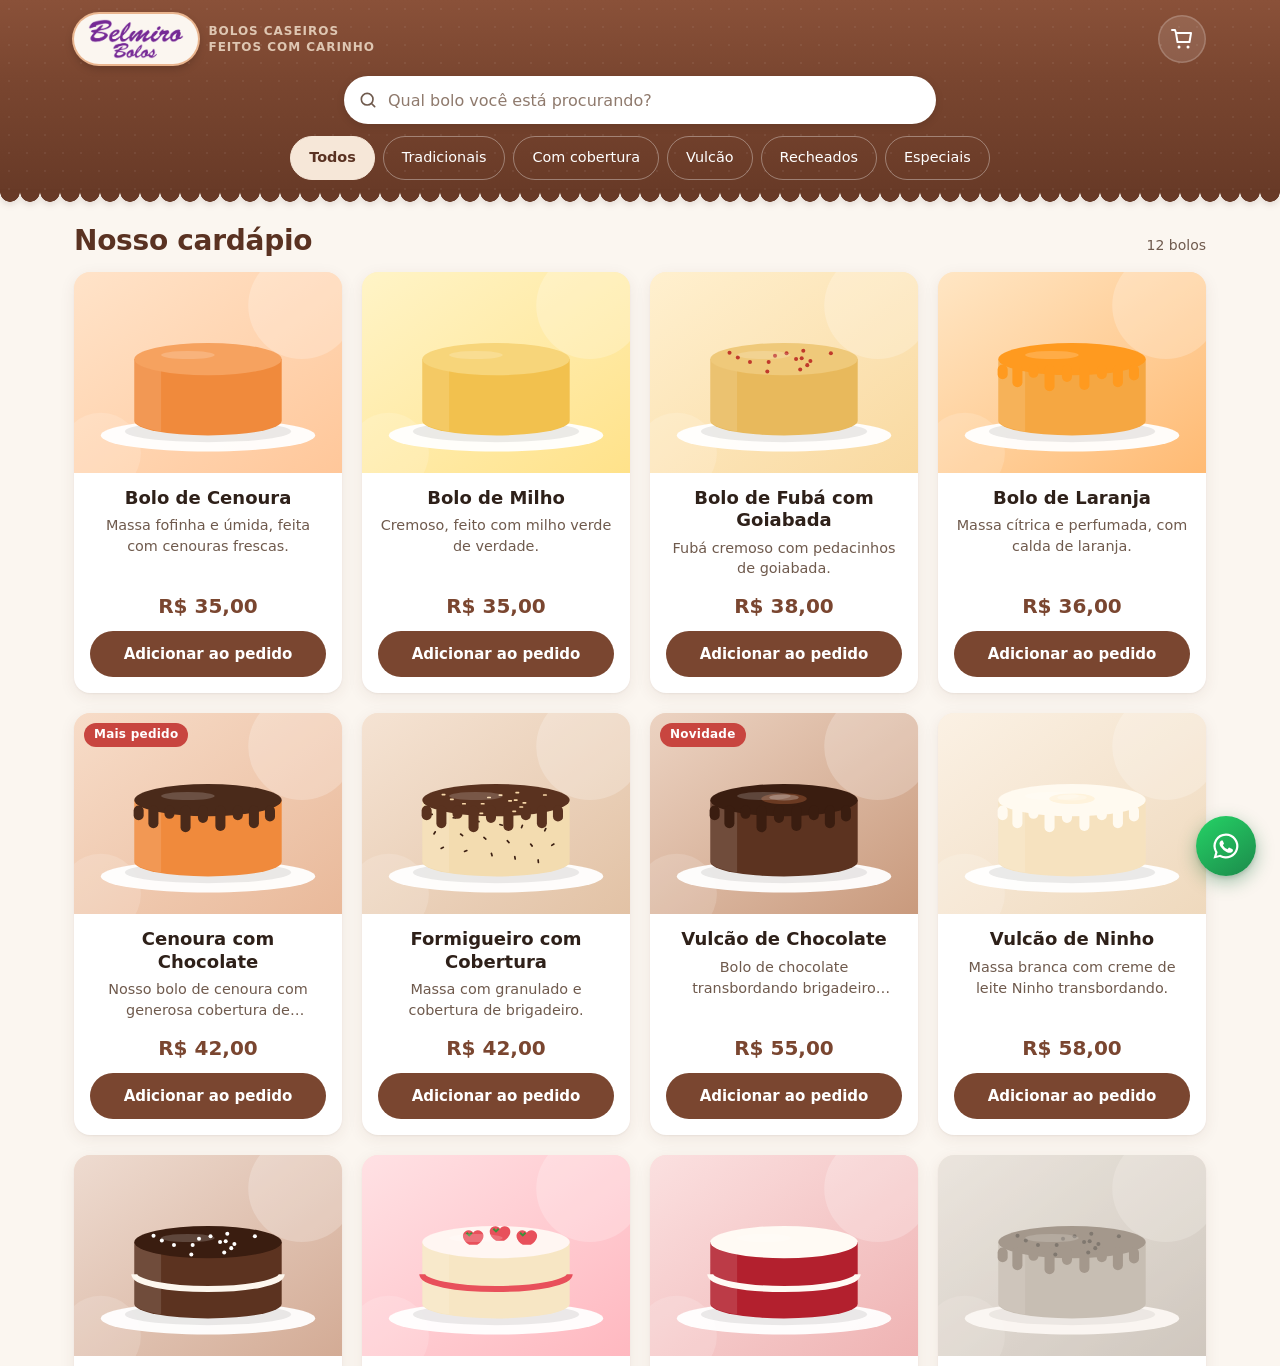
==== index.html @ 70575418 "Adiciona painel /admin (Sveltia CMS) para gerenciar os bolos - Produtos migrados de js/produtos.js p" ====
<!doctype html>
<html lang="pt-BR">
<head>
  <meta charset="utf-8">
  <meta name="viewport" content="width=device-width, initial-scale=1, viewport-fit=cover">
  <meta http-equiv="Content-Security-Policy" content="default-src 'self'; script-src 'self'; style-src 'self' https://fonts.googleapis.com; font-src https://fonts.gstatic.com; img-src 'self' data:; connect-src 'self'; object-src 'none'; base-uri 'self'; form-action 'none'">
  <meta name="referrer" content="strict-origin-when-cross-origin">
  <title>Belmiro Bolos | Bolos caseiros em Santos - peça pelo WhatsApp</title>
  <meta name="description" content="Bolos caseiros na Vila Belmiro, em Santos: cenoura, milho, vulcão, recheados, red velvet e mais. Veja o cardápio com preços e peça pelo WhatsApp em poucos cliques.">
  <meta name="robots" content="index, follow, max-image-preview:large">
  <meta name="theme-color" content="#7a4630">
  <meta name="format-detection" content="telephone=no">

  <!-- Compartilhamento (WhatsApp, Instagram, Facebook) -->
  <meta property="og:type" content="website">
  <meta property="og:locale" content="pt_BR">
  <meta property="og:site_name" content="Belmiro Bolos">
  <meta property="og:title" content="Belmiro Bolos | Bolos caseiros em Santos - peça pelo WhatsApp">
  <meta property="og:description" content="Veja o cardápio com preços e peça seu bolo caseiro pelo WhatsApp em poucos cliques.">
  <meta name="twitter:card" content="summary_large_image">
  <link rel="canonical" href="https://belmirobolos.com.br/">
  <meta property="og:url" content="https://belmirobolos.com.br/">
  <meta property="og:image" content="https://belmirobolos.com.br/img/compartilhar.jpg">
  <meta property="og:image:width" content="1200">
  <meta property="og:image:height" content="630">
  <meta property="og:image:alt" content="Belmiro Bolos - bolos caseiros, peça pelo WhatsApp">
  <meta name="twitter:image" content="https://belmirobolos.com.br/img/compartilhar.jpg">

  <link rel="icon" href="img/logo.svg" type="image/svg+xml">
  <link rel="preconnect" href="https://fonts.googleapis.com">
  <link rel="preconnect" href="https://fonts.gstatic.com" crossorigin>
  <link rel="stylesheet" href="https://fonts.googleapis.com/css2?family=Bricolage+Grotesque:opsz,wght@12..96,600..800&family=Plus+Jakarta+Sans:wght@400..800&display=swap">
  <link rel="stylesheet" href="css/style.css">
  <script src="js/config.js" defer></script>
  <script src="js/app.js" defer></script>
</head>
<body>
  <a class="pular-link" href="#cardapio">Pular para o cardápio</a>

  <!-- ===== TOPO ===== -->
  <header class="topo">
    <div class="container topo__barra">
      <a class="marca" href="./" aria-label="Belmiro Bolos - início">
        <span class="marca__selo"><img class="marca__logo" src="img/utils/logo-horizontal.png" alt="Belmiro Bolos" width="480" height="199" fetchpriority="high"></span>
        <span class="marca__slogan">Bolos caseiros<br>feitos com carinho</span>
      </a>
      <button type="button" class="btn-carrinho" id="btnAbrirPedido" aria-label="Ver meu pedido (0 itens)">
        <svg viewBox="0 0 24 24" width="24" height="24" aria-hidden="true"><path d="M6 6h15l-1.5 9h-12L6 6Zm0 0L5 3H2" fill="none" stroke="currentColor" stroke-width="2" stroke-linecap="round" stroke-linejoin="round"/><circle cx="9" cy="20" r="1.5" fill="currentColor"/><circle cx="18" cy="20" r="1.5" fill="currentColor"/></svg>
        <span class="badge" id="contadorItens" hidden>0</span>
      </button>
    </div>

    <div class="container busca">
      <label for="campoBusca" class="sr-only">Qual bolo você está procurando?</label>
      <svg class="busca__icone" viewBox="0 0 24 24" width="20" height="20" aria-hidden="true"><circle cx="11" cy="11" r="7" fill="none" stroke="currentColor" stroke-width="2"/><path d="m20 20-3.5-3.5" stroke="currentColor" stroke-width="2" stroke-linecap="round"/></svg>
      <input type="search" id="campoBusca" class="busca__campo" placeholder="Qual bolo você está procurando?" autocomplete="off" maxlength="60" enterkeyhint="search">
      <button type="button" class="busca__limpar" id="btnLimparBusca" aria-label="Limpar pesquisa" hidden>&times;</button>
    </div>

    <nav class="container categorias" aria-label="Categorias">
      <div class="categorias__lista" id="listaCategorias"></div>
    </nav>
  </header>

  <!-- ===== CARDÁPIO ===== -->
  <main id="cardapio" class="container cardapio" tabindex="-1">
    <div class="cardapio__cabecalho">
      <h1 class="cardapio__titulo" id="tituloSecao">Nosso cardápio</h1>
      <p class="cardapio__contagem" id="contagemProdutos" aria-live="polite"></p>
    </div>

    <ul class="grade-produtos" id="listaProdutos"></ul>

    <div class="vazio" id="semResultados" hidden>
      <p class="vazio__titulo">Nenhum bolo encontrado</p>
      <p>Tente outro nome ou escolha outra categoria.</p>
      <button type="button" class="btn btn--secundario" id="btnVerTodos">Ver todos os bolos</button>
    </div>
  </main>

  <!-- ===== RODAPÉ ===== -->
  <footer class="rodape">
    <div class="container rodape__grade">
      <div class="rodape__col rodape__col--marca">
        <a class="marca marca--rodape" href="./" aria-label="Belmiro Bolos - voltar ao topo">
          <span class="marca__selo"><img class="marca__logo" src="img/utils/logo-horizontal.png" alt="Belmiro Bolos" width="480" height="199" loading="lazy"></span>
        </a>
        <p class="rodape__slogan" id="rodapeSlogan" hidden></p>
      </div>

      <div class="rodape__col" id="rodapeVisite" hidden>
        <h2 class="rodape__titulo">Visite-nos</h2>
        <ul class="rodape__lista">
          <li id="rodapeEndereco" hidden>
            <svg viewBox="0 0 24 24" width="20" height="20" aria-hidden="true"><path d="M12 21s-7-6.2-7-11.5a7 7 0 0 1 14 0C19 14.8 12 21 12 21Z" fill="none" stroke="currentColor" stroke-width="1.8" stroke-linejoin="round"/><circle cx="12" cy="9.5" r="2.5" fill="none" stroke="currentColor" stroke-width="1.8"/></svg>
            <a class="rodape__link" id="rodapeMapa" href="#" target="_blank" rel="noopener noreferrer"><span></span></a>
          </li>
          <li id="rodapeTelefone" hidden>
            <svg viewBox="0 0 24 24" width="20" height="20" aria-hidden="true"><path d="M6.6 3.5 9 3l1.6 4.2-2 1.4a11 11 0 0 0 6.8 6.8l1.4-2L21 15l-.5 2.4a2 2 0 0 1-2 1.6A16 16 0 0 1 5 5.5a2 2 0 0 1 1.6-2Z" fill="none" stroke="currentColor" stroke-width="1.8" stroke-linejoin="round"/></svg>
            <a class="rodape__link" id="rodapeTelefoneLink" href="#"><span></span></a>
          </li>
          <li id="rodapeHorario" hidden>
            <svg viewBox="0 0 24 24" width="20" height="20" aria-hidden="true"><circle cx="12" cy="12" r="9" fill="none" stroke="currentColor" stroke-width="1.8"/><path d="M12 7v5l3 2" fill="none" stroke="currentColor" stroke-width="1.8" stroke-linecap="round" stroke-linejoin="round"/></svg>
            <span></span>
          </li>
        </ul>
      </div>

      <div class="rodape__col">
        <h2 class="rodape__titulo">Fale com a gente</h2>
        <div class="rodape__sociais">
          <a class="social social--whatsapp" id="rodapeWhatsapp" href="#" target="_blank" rel="noopener noreferrer">
            <svg viewBox="0 0 24 24" width="20" height="20" aria-hidden="true"><path fill="currentColor" d="M12 2a10 10 0 0 0-8.6 15.1L2 22l5-1.3A10 10 0 1 0 12 2Zm0 18.2a8.2 8.2 0 0 1-4.2-1.1l-.3-.2-3 .8.8-2.9-.2-.3A8.2 8.2 0 1 1 12 20.2Zm4.5-6.1c-.2-.1-1.5-.7-1.7-.8s-.4-.1-.6.1-.7.8-.8 1-.3.2-.5 0a6.7 6.7 0 0 1-3.3-2.9c-.3-.4.3-.4.7-1.3.1-.2 0-.3 0-.4l-.8-1.8c-.2-.5-.4-.4-.6-.4h-.5a1 1 0 0 0-.7.3 3 3 0 0 0-.9 2.2 5.2 5.2 0 0 0 1.1 2.7 11.8 11.8 0 0 0 4.5 4c1.7.7 2.3.8 3.2.6a2.7 2.7 0 0 0 1.8-1.2 2.2 2.2 0 0 0 .1-1.3c0-.1-.2-.2-.4-.3Z"/></svg>
            <span>WhatsApp</span>
          </a>
          <a class="social social--instagram" id="rodapeInstagram" href="#" target="_blank" rel="noopener noreferrer" hidden>
            <svg viewBox="0 0 24 24" width="20" height="20" aria-hidden="true"><rect x="3" y="3" width="18" height="18" rx="5" fill="none" stroke="currentColor" stroke-width="1.8"/><circle cx="12" cy="12" r="4" fill="none" stroke="currentColor" stroke-width="1.8"/><circle cx="17.3" cy="6.7" r="1.2" fill="currentColor"/></svg>
            <span></span>
          </a>
          <a class="social social--facebook" id="rodapeFacebook" href="#" target="_blank" rel="noopener noreferrer" hidden>
            <svg viewBox="0 0 24 24" width="20" height="20" aria-hidden="true"><path fill="currentColor" d="M13.5 21v-7.5h2.6l.4-3h-3V8.6c0-.9.3-1.5 1.5-1.5h1.6V4.4a21 21 0 0 0-2.4-.1c-2.3 0-3.9 1.4-3.9 4v2.2H7.7v3h2.6V21h3.2Z"/></svg>
            <span>Facebook</span>
          </a>
        </div>
      </div>
    </div>

    <div class="rodape__base">
      <div class="container">
        <p id="rodapeCopy"></p>
      </div>
    </div>
  </footer>

  <!-- ===== BOTÃO FLUTUANTE DO WHATSAPP ===== -->
  <a class="whats-flutuante" id="whatsFlutuante" href="#" target="_blank" rel="noopener noreferrer" aria-label="Fale conosco pelo WhatsApp">
    <svg viewBox="0 0 24 24" width="30" height="30" aria-hidden="true"><path fill="currentColor" d="M12 2a10 10 0 0 0-8.6 15.1L2 22l5-1.3A10 10 0 1 0 12 2Zm0 18.2a8.2 8.2 0 0 1-4.2-1.1l-.3-.2-3 .8.8-2.9-.2-.3A8.2 8.2 0 1 1 12 20.2Zm4.5-6.1c-.2-.1-1.5-.7-1.7-.8s-.4-.1-.6.1-.7.8-.8 1-.3.2-.5 0a6.7 6.7 0 0 1-3.3-2.9c-.3-.4.3-.4.7-1.3.1-.2 0-.3 0-.4l-.8-1.8c-.2-.5-.4-.4-.6-.4h-.5a1 1 0 0 0-.7.3 3 3 0 0 0-.9 2.2 5.2 5.2 0 0 0 1.1 2.7 11.8 11.8 0 0 0 4.5 4c1.7.7 2.3.8 3.2.6a2.7 2.7 0 0 0 1.8-1.2 2.2 2.2 0 0 0 .1-1.3c0-.1-.2-.2-.4-.3Z"/></svg>
    <span class="whats-flutuante__rotulo" aria-hidden="true">Fale conosco</span>
  </a>

  <!-- ===== BARRA FLUTUANTE DO PEDIDO (celular) ===== -->
  <div class="barra-pedido" id="barraPedido" hidden>
    <button type="button" class="barra-pedido__botao" id="btnBarraPedido">
      <span class="barra-pedido__qtd" id="barraQtd">0 itens</span>
      <span>Ver pedido</span>
      <span class="barra-pedido__total" id="barraTotal">R$ 0,00</span>
    </button>
  </div>

  <!-- ===== MODAL: DETALHES DO PRODUTO ===== -->
  <dialog class="modal modal--produto" id="modalProduto" aria-labelledby="produtoNome">
    <button type="button" class="modal__fechar" data-fechar aria-label="Fechar">&times;</button>
    <img class="produto-detalhe__foto" id="produtoFoto" src="" alt="" width="800" height="600">
    <div class="produto-detalhe__corpo">
      <p class="produto-detalhe__categoria" id="produtoCategoria"></p>
      <h2 class="produto-detalhe__nome" id="produtoNome"></h2>
      <p class="produto-detalhe__descricao" id="produtoDetalhes"></p>
      <p class="produto-detalhe__preco" id="produtoPreco"></p>
      <p class="selo-indisponivel" id="produtoIndisponivel" hidden>Indisponível no momento</p>
      <div class="produto-detalhe__acoes" id="produtoAcoes">
        <div class="seletor-qtd" role="group" aria-label="Quantidade">
          <button type="button" class="seletor-qtd__btn" id="produtoMenos" aria-label="Diminuir quantidade">&minus;</button>
          <output class="seletor-qtd__valor" id="produtoQtd" aria-live="polite">1</output>
          <button type="button" class="seletor-qtd__btn" id="produtoMais" aria-label="Aumentar quantidade">+</button>
        </div>
        <button type="button" class="btn btn--primario btn--bloco" id="produtoAdicionar">Adicionar ao pedido</button>
      </div>
    </div>
  </dialog>

  <!-- ===== MODAL: PEDIDO (carrinho -> dados -> enviado) ===== -->
  <dialog class="modal modal--pedido" id="modalPedido" aria-labelledby="pedidoTitulo">
    <div class="pedido__topo">
      <button type="button" class="pedido__voltar" id="btnVoltarEtapa" aria-label="Voltar" hidden>
        <svg viewBox="0 0 24 24" width="22" height="22" aria-hidden="true"><path d="M15 5l-7 7 7 7" fill="none" stroke="currentColor" stroke-width="2.2" stroke-linecap="round" stroke-linejoin="round"/></svg>
      </button>
      <h2 class="pedido__titulo" id="pedidoTitulo">Meu pedido</h2>
      <button type="button" class="modal__fechar modal__fechar--estatico" data-fechar aria-label="Fechar">&times;</button>
    </div>

    <ol class="etapas" aria-label="Etapas do pedido">
      <li class="etapas__item" data-etapa-indicador="carrinho">Pedido</li>
      <li class="etapas__item" data-etapa-indicador="dados">Seus dados</li>
      <li class="etapas__item" data-etapa-indicador="enviado">WhatsApp</li>
    </ol>

    <!-- Etapa 1: carrinho -->
    <section class="pedido__etapa" data-etapa="carrinho">
      <ul class="lista-carrinho" id="listaCarrinho"></ul>
      <div class="vazio vazio--compacto" id="carrinhoVazio" hidden>
        <p class="vazio__titulo">Seu pedido está vazio</p>
        <p>Adicione bolos do cardápio para continuar.</p>
        <button type="button" class="btn btn--secundario" data-fechar>Ver cardápio</button>
      </div>
      <div class="pedido__rodape" id="carrinhoRodape">
        <div class="pedido__total"><span>Total</span><strong id="carrinhoTotal">R$ 0,00</strong></div>
        <button type="button" class="btn btn--primario btn--bloco" id="btnContinuar">Continuar pedido</button>
      </div>
    </section>

    <!-- Etapa 2: dados do cliente -->
    <section class="pedido__etapa" data-etapa="dados" hidden>
      <form class="formulario" id="formDados" novalidate>
        <div class="campo">
          <label for="clienteNome">Nome <span aria-hidden="true">*</span></label>
          <input id="clienteNome" name="nome" type="text" autocomplete="name" maxlength="60" required>
          <p class="campo__erro" id="erroNome" aria-live="polite"></p>
        </div>
        <div class="campo">
          <label for="clienteTelefone">Telefone / WhatsApp <span aria-hidden="true">*</span></label>
          <input id="clienteTelefone" name="telefone" type="tel" inputmode="numeric" autocomplete="tel-national" maxlength="15" placeholder="(00) 00000-0000" required>
          <p class="campo__erro" id="erroTelefone" aria-live="polite"></p>
        </div>
        <fieldset class="campo campo--opcoes">
          <legend>Entrega ou retirada? <span aria-hidden="true">*</span></legend>
          <div class="opcoes">
            <label class="opcao">
              <input type="radio" name="forma" value="Entrega" required>
              <span class="opcao__caixa">
                <strong>Entrega</strong>
                <small>Levamos até você</small>
              </span>
            </label>
            <label class="opcao">
              <input type="radio" name="forma" value="Retirada">
              <span class="opcao__caixa">
                <strong>Retirada</strong>
                <small>Busco na loja</small>
              </span>
            </label>
          </div>
          <p class="campo__erro" id="erroForma" aria-live="polite"></p>
        </fieldset>
        <div class="campo" id="campoEndereco" hidden>
          <label for="clienteEndereco">Endereço de entrega <span aria-hidden="true">*</span></label>
          <textarea id="clienteEndereco" name="endereco" rows="2" autocomplete="street-address" maxlength="200" placeholder="Rua, número, bairro e complemento"></textarea>
          <p class="campo__erro" id="erroEndereco" aria-live="polite"></p>
        </div>
        <div class="campo">
          <label for="clienteObs">Observações <small>(opcional)</small></label>
          <textarea id="clienteObs" name="observacoes" rows="3" maxlength="300" placeholder="Ex.: data e horário desejados, mensagem no bolo..."></textarea>
        </div>

        <div class="pedido__rodape">
          <div class="pedido__total"><span>Total</span><strong id="dadosTotal">R$ 0,00</strong></div>
          <button type="submit" class="btn btn--whatsapp btn--bloco">
            <svg viewBox="0 0 24 24" width="22" height="22" aria-hidden="true"><path fill="currentColor" d="M12 2a10 10 0 0 0-8.6 15.1L2 22l5-1.3A10 10 0 1 0 12 2Zm0 18.2a8.2 8.2 0 0 1-4.2-1.1l-.3-.2-3 .8.8-2.9-.2-.3A8.2 8.2 0 1 1 12 20.2Zm4.5-6.1c-.2-.1-1.5-.7-1.7-.8s-.4-.1-.6.1-.7.8-.8 1-.3.2-.5 0a6.7 6.7 0 0 1-3.3-2.9c-.3-.4.3-.4.7-1.3.1-.2 0-.3 0-.4l-.8-1.8c-.2-.5-.4-.4-.6-.4h-.5a1 1 0 0 0-.7.3 3 3 0 0 0-.9 2.2 5.2 5.2 0 0 0 1.1 2.7 11.8 11.8 0 0 0 4.5 4c1.7.7 2.3.8 3.2.6a2.7 2.7 0 0 0 1.8-1.2 2.2 2.2 0 0 0 .1-1.3c0-.1-.2-.2-.4-.3Z"/></svg>
            Enviar pedido pelo WhatsApp
          </button>
          <p class="aviso-confirmacao">O pedido será confirmado pelo atendente no WhatsApp.</p>
        </div>
      </form>
    </section>

    <!-- Etapa 3: enviado -->
    <section class="pedido__etapa pedido__etapa--enviado" data-etapa="enviado" hidden>
      <div class="enviado__icone" aria-hidden="true">
        <svg viewBox="0 0 24 24" width="40" height="40"><path d="M5 12.5l4.5 4.5L19 7.5" fill="none" stroke="currentColor" stroke-width="2.5" stroke-linecap="round" stroke-linejoin="round"/></svg>
      </div>
      <h3 class="enviado__titulo">Quase lá!</h3>
      <p>Abrimos o WhatsApp da Belmiro Bolos com seu pedido pronto. É só <strong>enviar a mensagem</strong> por lá.</p>
      <p class="enviado__nota">A disponibilidade e a confirmação do pedido serão feitas pelo nosso atendente.</p>
      <div class="enviado__acoes">
        <a class="btn btn--whatsapp btn--bloco" id="linkReabrirWhatsapp" href="#" target="_blank" rel="noopener noreferrer">O WhatsApp não abriu? Toque aqui</a>
        <button type="button" class="btn btn--secundario btn--bloco" id="btnNovoPedido">Fazer um novo pedido</button>
      </div>
    </section>
  </dialog>

  <!-- ===== AVISO (toast) ===== -->
  <div class="toast" id="toast" role="status" aria-live="polite" hidden></div>

  <!-- ===== MODELOS (templates) usados pelo JavaScript ===== -->
  <template id="modeloProduto">
    <li class="produto">
      <button type="button" class="produto__abrir" data-acao="detalhes">
        <span class="produto__foto-wrap">
          <img class="produto__foto" src="" alt="" width="400" height="300" loading="lazy" decoding="async">
          <span class="produto__selo" hidden></span>
        </span>
        <span class="produto__info">
          <span class="produto__nome"></span>
          <span class="produto__descricao"></span>
        </span>
      </button>
      <div class="produto__rodape">
        <span class="produto__preco"></span>
        <button type="button" class="btn btn--primario btn--pequeno" data-acao="adicionar">Adicionar ao pedido</button>
        <span class="selo-indisponivel" hidden>Indisponível no momento</span>
      </div>
    </li>
  </template>

  <template id="modeloItemCarrinho">
    <li class="item-carrinho">
      <img class="item-carrinho__foto" src="" alt="" width="72" height="54" loading="lazy" decoding="async">
      <div class="item-carrinho__info">
        <p class="item-carrinho__nome"></p>
        <p class="item-carrinho__unitario"></p>
      </div>
      <div class="item-carrinho__controles">
        <div class="seletor-qtd seletor-qtd--pequeno" role="group">
          <button type="button" class="seletor-qtd__btn" data-acao="diminuir">&minus;</button>
          <span class="seletor-qtd__valor" data-qtd></span>
          <button type="button" class="seletor-qtd__btn" data-acao="aumentar">+</button>
        </div>
        <p class="item-carrinho__subtotal"></p>
      </div>
      <button type="button" class="item-carrinho__remover" data-acao="remover">
        <svg viewBox="0 0 24 24" width="18" height="18" aria-hidden="true"><path d="M4 7h16M10 11v6M14 11v6M6 7l1 12a2 2 0 0 0 2 2h6a2 2 0 0 0 2-2l1-12M9 7V4h6v3" fill="none" stroke="currentColor" stroke-width="1.8" stroke-linecap="round" stroke-linejoin="round"/></svg>
      </button>
    </li>
  </template>

  <noscript>
    <p class="noscript">Para fazer seu pedido, ative o JavaScript do navegador.</p>
  </noscript>
</body>
</html>
---- css/style.css ----
/* =================================================================
   BELMIRO BOLOS - Cardápio digital
   Mobile-first. Cores da marca nas variáveis abaixo.
   ================================================================= */

:root {
  --marrom: #7a4630;
  --marrom-escuro: #5a3222;
  --marrom-claro: #9a6147;
  --creme: #fbf6f0;
  --creme-2: #f6e7d8;
  --creme-3: #efdcc8;
  --pessego: #e9b58f;
  --morango: #c8453f;
  --texto: #2e2019;
  --texto-suave: #6f5a4d;
  --borda: #ead9c8;
  --branco: #ffffff;
  --whatsapp: #1c8a4b;
  --whatsapp-escuro: #156e3b;
  --whatsapp-vivo: #25d366;
  --topo-fim: #683a27; /* cor da base do topo e do "babado" */
  --erro: #b3261e;

  --fonte-titulo: "Bricolage Grotesque", "Plus Jakarta Sans", system-ui, -apple-system, "Segoe UI", Roboto, sans-serif;
  --fonte-texto: "Plus Jakarta Sans", system-ui, -apple-system, "Segoe UI", Roboto, sans-serif;

  --raio: 16px;
  --raio-p: 10px;
  --sombra: 0 1px 2px rgba(90, 50, 34, .06), 0 4px 16px rgba(90, 50, 34, .08);
  --sombra-forte: 0 12px 40px rgba(46, 32, 25, .25);
  --gutter: 16px;
  --largura: 1180px;
  --altura-barra: 76px;

  color-scheme: light;
}

/* ---------- Base ---------- */
*, *::before, *::after { box-sizing: border-box; }

html {
  -webkit-text-size-adjust: 100%;
  scroll-padding-top: 200px;
}

html.modal-aberto { overflow: hidden; }

body {
  margin: 0;
  min-height: 100vh;
  min-height: 100dvh;
  display: flex;
  flex-direction: column;
  background: var(--creme);
  color: var(--texto);
  font-family: var(--fonte-texto);
  font-size: 16px;
  line-height: 1.5;
  -webkit-font-smoothing: antialiased;
  -webkit-tap-highlight-color: transparent;
}

img { max-width: 100%; display: block; }
button, input, textarea { font: inherit; color: inherit; }
button { cursor: pointer; }
button:disabled { cursor: not-allowed; }
h1, h2, h3, p { margin: 0; }
h1, h2, h3 { letter-spacing: -.01em; }
ul, ol { margin: 0; padding: 0; list-style: none; }

[hidden] { display: none !important; }

:focus-visible {
  outline: 3px solid var(--pessego);
  outline-offset: 2px;
}

.container {
  width: 100%;
  max-width: var(--largura);
  margin-inline: auto;
  padding-inline: var(--gutter);
}

.sr-only {
  position: absolute !important;
  width: 1px; height: 1px;
  padding: 0; margin: -1px;
  overflow: hidden; clip: rect(0 0 0 0);
  white-space: nowrap; border: 0;
}

.pular-link {
  position: absolute;
  left: var(--gutter);
  top: -60px;
  z-index: 100;
  padding: 10px 16px;
  background: var(--marrom);
  color: var(--branco);
  border-radius: var(--raio-p);
  text-decoration: none;
  font-weight: 600;
}
.pular-link:focus { top: 10px; }

.noscript {
  margin: 16px;
  padding: 16px;
  background: var(--creme-2);
  border-radius: var(--raio-p);
  text-align: center;
  font-weight: 600;
}

/* ---------- Botões ---------- */
.btn {
  display: inline-flex;
  align-items: center;
  justify-content: center;
  gap: 8px;
  min-height: 48px;
  padding: 12px 20px;
  border: 2px solid transparent;
  border-radius: 999px;
  font-weight: 600;
  font-size: 1rem;
  line-height: 1.2;
  text-align: center;
  text-decoration: none;
  transition: background-color .15s, border-color .15s, color .15s, transform .1s;
}
.btn:active:not(:disabled) { transform: scale(.98); }

.btn--primario { background: var(--marrom); color: var(--branco); }
.btn--primario:hover { background: var(--marrom-escuro); }

.btn--secundario { background: transparent; color: var(--marrom); border-color: var(--marrom); }
.btn--secundario:hover { background: var(--creme-2); }

.btn--whatsapp { background: var(--whatsapp); color: var(--branco); }
.btn--whatsapp:hover { background: var(--whatsapp-escuro); }

.btn--bloco { width: 100%; }

.btn--pequeno {
  min-height: 40px;
  padding: 8px 14px;
  font-size: .875rem;
}

/* ---------- Topo ---------- */
.topo {
  position: sticky;
  top: 0;
  z-index: 20;
  background:
    radial-gradient(rgba(255, 255, 255, .06) 1px, transparent 1.6px) 0 0 / 18px 18px,
    linear-gradient(180deg, #8a5139 0%, var(--marrom) 40%, var(--topo-fim) 100%);
  color: var(--branco);
  padding-top: env(safe-area-inset-top);
}
/* Borda de "babado" (como cobertura escorrendo) na base do topo */
.topo::after {
  content: "";
  position: absolute;
  left: 0; right: 0;
  top: 100%;
  height: 10px;
  background: radial-gradient(circle at 10px 0, var(--topo-fim) 9.5px, transparent 10px) 0 0 / 20px 10px repeat-x;
  filter: drop-shadow(0 3px 3px rgba(46, 32, 25, .12));
  pointer-events: none;
  transition: filter .2s ease;
}
.topo--rolado::after { filter: drop-shadow(0 5px 6px rgba(46, 32, 25, .28)); }

.topo__barra {
  display: flex;
  align-items: center;
  justify-content: space-between;
  gap: 12px;
  padding-block: 10px 8px;
}

.marca {
  display: flex;
  align-items: center;
  gap: 10px;
  color: inherit;
  text-decoration: none;
  border-radius: var(--raio-p);
}
/* Logo (roxo da marca) sobre um selo creme, para contrastar com o topo marrom */
.marca__selo {
  display: block;
  flex: none;
  padding: 5px 14px;
  border-radius: 999px;
  background: var(--creme);
  box-shadow: 0 0 0 2px var(--pessego), 0 4px 10px rgba(0, 0, 0, .22);
  transition: transform .25s ease;
}
.marca__logo { display: block; width: auto; height: 34px; }
.marca:hover .marca__selo { transform: rotate(-2deg) scale(1.04); }
.marca__slogan {
  font-size: .625rem;
  font-weight: 600;
  letter-spacing: .04em;
  text-transform: uppercase;
  color: var(--creme-3);
  opacity: .85;
  line-height: 1.35;
}

.btn-carrinho {
  position: relative;
  display: grid;
  place-items: center;
  width: 48px; height: 48px;
  border: 0;
  border-radius: 50%;
  background: rgba(255, 255, 255, .12);
  color: var(--branco);
  box-shadow: inset 0 0 0 1.5px rgba(255, 255, 255, .18);
  transition: background-color .15s, transform .15s;
}
.btn-carrinho:hover { background: rgba(255, 255, 255, .22); }
.btn-carrinho:active { transform: scale(.94); }

.badge {
  position: absolute;
  top: 2px; right: 0;
  min-width: 22px; height: 22px;
  padding: 0 6px;
  display: grid;
  place-items: center;
  border-radius: 999px;
  background: var(--pessego);
  color: var(--marrom-escuro);
  font-size: .75rem;
  font-weight: 700;
  line-height: 1;
  box-shadow: 0 0 0 2px var(--marrom);
}
.badge--pulo,
.badge.pulsar { animation: pulo .4s ease; }
@keyframes pulo {
  0% { transform: scale(1); }
  40% { transform: scale(1.35); }
  100% { transform: scale(1); }
}

/* Busca */
.busca {
  position: relative;
  padding-block: 4px 10px;
}
.busca__icone {
  position: absolute;
  left: calc(var(--gutter) + 14px);
  top: calc(50% - 3px);
  transform: translateY(-50%);
  color: var(--texto-suave);
  pointer-events: none;
}
.busca__campo {
  width: 100%;
  height: 48px;
  padding: 0 44px 0 44px;
  border: 0;
  border-radius: 999px;
  background: var(--branco);
  color: var(--texto);
  box-shadow: 0 2px 8px rgba(0, 0, 0, .12);
  font-size: 1rem; /* evita zoom automático no iPhone */
  -webkit-appearance: none;
  appearance: none;
}
.busca__campo::placeholder { color: #8f7a6d; }
.busca__campo::-webkit-search-cancel-button { display: none; }
.busca__campo:focus-visible { outline-offset: 0; }
.busca__limpar {
  position: absolute;
  right: calc(var(--gutter) + 6px);
  top: calc(50% - 3px);
  transform: translateY(-50%);
  width: 36px; height: 36px;
  border: 0;
  border-radius: 50%;
  background: var(--creme-2);
  color: var(--texto-suave);
  font-size: 1.25rem;
  line-height: 1;
}

/* Categorias */
.categorias { padding-inline: 0; }
.categorias__lista {
  display: flex;
  gap: 8px;
  overflow-x: auto;
  padding: 2px var(--gutter) 12px;
  scroll-snap-type: x proximity;
  scroll-padding-inline: var(--gutter);
  scrollbar-width: none;
}
.categorias__lista::-webkit-scrollbar { display: none; }

.categoria {
  flex: 0 0 auto;
  min-height: 44px;
  padding: 8px 18px;
  border: 1.5px solid rgba(255, 255, 255, .35);
  border-radius: 999px;
  background: transparent;
  color: var(--branco);
  font-size: .9rem;
  font-weight: 500;
  white-space: nowrap;
  scroll-snap-align: start;
  transition: background-color .15s, color .15s, border-color .15s;
}
.categoria:hover { border-color: var(--creme-2); }
.categoria[aria-pressed="true"] {
  background: var(--creme-2);
  border-color: var(--creme-2);
  color: var(--marrom-escuro);
  font-weight: 600;
}

/* ---------- Cardápio ---------- */
.cardapio {
  flex: 1;
  padding-block: 20px 32px;
}
.cardapio:focus { outline: none; }

.cardapio__cabecalho {
  display: flex;
  align-items: baseline;
  justify-content: space-between;
  gap: 12px;
  max-width: 420px;
  margin: 0 auto 14px;
}
.cardapio__titulo {
  font-family: var(--fonte-titulo);
  font-weight: 700;
  font-size: 1.5rem;
  line-height: 1.2;
  color: var(--marrom-escuro);
  overflow-wrap: anywhere;
}
.cardapio__contagem {
  flex: 0 0 auto;
  color: var(--texto-suave);
  font-size: .875rem;
}

/* Grade centralizada: no celular uma coluna estreita no meio da tela;
   em telas maiores as linhas completas ocupam toda a largura e a última
   linha (ou uma busca com poucos bolos) fica centralizada. */
.grade-produtos {
  --colunas: 1;
  --espaco: 16px;
  display: flex;
  flex-wrap: wrap;
  justify-content: center;
  gap: var(--espaco);
}
.grade-produtos > .produto {
  flex: 0 0 calc((100% - (var(--colunas) - 1) * var(--espaco)) / var(--colunas));
  max-width: 420px;
  min-width: 0;
}

/* Card de produto — foto em cima, conteúdo centralizado */
.produto {
  display: flex;
  flex-direction: column;
  background: var(--branco);
  border-radius: var(--raio);
  box-shadow: var(--sombra);
  overflow: hidden;
  text-align: center;
}

.produto__abrir {
  display: flex;
  flex-direction: column;
  width: 100%;
  padding: 0;
  border: 0;
  background: none;
  text-align: center;
  touch-action: manipulation;
}
.produto__abrir:focus-visible { outline-offset: -3px; border-radius: var(--raio); }

.produto__foto-wrap {
  position: relative;
  display: block;
  aspect-ratio: 4 / 3;
  overflow: hidden;
  background: var(--creme-2);
}
.produto__foto {
  width: 100%; height: 100%;
  object-fit: cover;
  transition: transform .3s ease;
}
.produto__abrir:active .produto__foto { transform: scale(1.02); }

.produto__selo {
  position: absolute;
  top: 10px; left: 10px;
  padding: 4px 10px;
  border-radius: 999px;
  background: var(--morango);
  color: var(--branco);
  font-size: .75rem;
  font-weight: 700;
  letter-spacing: .02em;
  line-height: 1.3;
}

.produto__info {
  display: flex;
  flex-direction: column;
  align-items: center;
  gap: 6px;
  min-width: 0;
  padding: 14px 16px 0;
}
.produto__nome {
  font-family: var(--fonte-titulo);
  font-weight: 600;
  font-size: 1.1875rem;
  line-height: 1.25;
  color: var(--texto);
  overflow-wrap: anywhere;
}
.produto__descricao {
  max-width: 34ch;
  color: var(--texto-suave);
  font-size: .9rem;
  line-height: 1.45;
  display: -webkit-box;
  -webkit-line-clamp: 2;
  -webkit-box-orient: vertical;
  overflow: hidden;
}

.produto__rodape {
  display: flex;
  flex-direction: column;
  align-items: center;
  gap: 10px;
  margin-top: auto;
  padding: 12px 16px 16px;
}
.produto__rodape .btn { width: 100%; min-height: 46px; font-size: .9375rem; }
.produto__preco {
  font-weight: 700;
  font-size: 1.25rem;
  color: var(--marrom);
  white-space: nowrap;
  font-variant-numeric: tabular-nums;
}

.selo-indisponivel {
  display: inline-block;
  padding: 6px 12px;
  border-radius: 999px;
  background: var(--creme-2);
  color: var(--texto-suave);
  font-size: .8125rem;
  font-weight: 600;
}

.produto--indisponivel .produto__foto { filter: grayscale(.85); opacity: .7; }
.produto--indisponivel .produto__nome,
.produto--indisponivel .produto__preco { color: var(--texto-suave); }

/* Estado vazio */
.vazio {
  display: flex;
  flex-direction: column;
  align-items: center;
  gap: 8px;
  padding: 48px 16px;
  text-align: center;
  color: var(--texto-suave);
}
.vazio .btn { margin-top: 12px; }
.vazio__titulo {
  font-family: var(--fonte-titulo);
  font-size: 1.25rem;
  font-weight: 600;
  color: var(--texto);
}
.vazio--compacto { padding: 32px 8px; }

/* ---------- Rodapé ---------- */
.rodape {
  position: relative;
  margin-top: 16px;
  background: var(--marrom-escuro);
  color: var(--creme-2);
  font-size: .9375rem;
}
/* "Babado" no topo do rodapé, combinando com o topo da página */
.rodape::before {
  content: "";
  position: absolute;
  left: 0; right: 0;
  bottom: 100%;
  height: 10px;
  background: radial-gradient(circle at 10px 10px, var(--marrom-escuro) 9.5px, transparent 10px) 0 0 / 20px 10px repeat-x;
  pointer-events: none;
}

.rodape__grade {
  display: grid;
  gap: 28px;
  padding-block: 40px 32px;
}
.marca--rodape { display: inline-flex; }
.marca--rodape .marca__logo { height: 48px; }
.rodape__slogan {
  margin-top: 12px;
  max-width: 34ch;
  color: var(--creme-3);
  line-height: 1.55;
}
.rodape__titulo {
  margin-bottom: 14px;
  font-family: var(--fonte-titulo);
  font-size: 1.0625rem;
  font-weight: 600;
  color: var(--pessego);
}
.rodape__lista {
  display: grid;
  gap: 12px;
  margin: 0;
  padding: 0;
  list-style: none;
}
.rodape__lista li {
  display: flex;
  align-items: flex-start;
  gap: 10px;
  line-height: 1.45;
}
.rodape__lista svg { flex: none; margin-top: 1px; color: var(--pessego); }
#rodapeHorario span { white-space: pre-line; }
.rodape__link {
  color: inherit;
  text-decoration: underline;
  text-decoration-color: rgba(233, 181, 143, .5);
  text-underline-offset: 3px;
}
.rodape__link:hover { color: var(--branco); text-decoration-color: var(--pessego); }

.rodape__sociais {
  display: flex;
  flex-wrap: wrap;
  gap: 10px;
}
.social {
  display: inline-flex;
  align-items: center;
  gap: 8px;
  min-height: 44px;
  padding: 8px 18px 8px 14px;
  border-radius: 999px;
  border: 1.5px solid rgba(255, 255, 255, .22);
  background: rgba(255, 255, 255, .06);
  color: var(--branco);
  font-weight: 600;
  font-size: .9rem;
  text-decoration: none;
  transition: background-color .15s, border-color .15s, transform .15s;
}
.social:hover { background: rgba(255, 255, 255, .14); border-color: rgba(255, 255, 255, .4); }
.social:active { transform: scale(.97); }
.social--whatsapp { background: var(--whatsapp); border-color: var(--whatsapp); }
.social--whatsapp:hover { background: var(--whatsapp-escuro); border-color: var(--whatsapp-escuro); }

/* Celular: rodapé centralizado, em blocos da mesma largura */
@media (max-width: 599px) {
  .rodape__grade { gap: 24px; padding-block: 32px 24px; text-align: center; }
  .rodape__col { width: 100%; max-width: 400px; margin-inline: auto; }
  .marca--rodape { justify-content: center; }
  .rodape__slogan { margin: 10px auto 0; font-size: .875rem; }
  .rodape__titulo { margin-bottom: 12px; }

  /* Endereço, telefone e horário: cartão com ícones alinhados à esquerda */
  .rodape__lista {
    gap: 0;
    padding: 4px 16px;
    border: 1px solid rgba(255, 255, 255, .1);
    border-radius: var(--raio);
    background: rgba(255, 255, 255, .05);
    text-align: left;
  }
  .rodape__lista li { gap: 12px; padding-block: 12px; font-size: .875rem; }
  .rodape__lista li + li { border-top: 1px solid rgba(255, 255, 255, .08); }
  .rodape__lista svg { margin-top: 0; }

  /* Botões de contato: todos com a mesma largura */
  .rodape__sociais { display: grid; gap: 10px; }
  .social { justify-content: center; min-height: 48px; padding-inline: 16px; }
}

.rodape__base {
  border-top: 1px solid rgba(255, 255, 255, .1);
  background: rgba(0, 0, 0, .12);
  padding-bottom: env(safe-area-inset-bottom);
}
body.tem-barra-pedido .rodape__base,
body:has(.barra-pedido:not([hidden])) .rodape__base { padding-bottom: calc(var(--altura-barra) + env(safe-area-inset-bottom)); }
.rodape__base p {
  padding-block: 16px 84px; /* espaço para o botão flutuante do WhatsApp no celular */
  font-size: .8125rem;
  color: var(--creme-3);
  opacity: .8;
  text-align: center;
}

/* ---------- Botão flutuante do WhatsApp ---------- */
.whats-flutuante {
  position: fixed;
  right: var(--gutter);
  bottom: calc(16px + env(safe-area-inset-bottom));
  z-index: 16;
  display: grid;
  place-items: center;
  width: 58px; height: 58px;
  border-radius: 50%;
  background: linear-gradient(145deg, var(--whatsapp-vivo), var(--whatsapp));
  color: var(--branco);
  box-shadow: 0 6px 18px rgba(21, 110, 59, .38), 0 2px 4px rgba(0, 0, 0, .12);
  text-decoration: none;
  transition: transform .2s ease, box-shadow .2s ease, bottom .25s ease;
}
.whats-flutuante::before {
  content: "";
  position: absolute;
  inset: 0;
  border-radius: 50%;
  box-shadow: 0 0 0 0 rgba(37, 211, 102, .55);
  animation: whats-pulso 2.6s ease-out infinite;
  pointer-events: none;
}
@keyframes whats-pulso {
  0% { box-shadow: 0 0 0 0 rgba(37, 211, 102, .55); }
  70%, 100% { box-shadow: 0 0 0 16px rgba(37, 211, 102, 0); }
}
.whats-flutuante:hover,
.whats-flutuante:focus-visible { transform: scale(1.07); box-shadow: 0 10px 24px rgba(21, 110, 59, .45); }
.whats-flutuante:active { transform: scale(.95); }
.whats-flutuante__rotulo {
  position: absolute;
  right: calc(100% + 12px);
  top: 50%;
  padding: 8px 14px;
  border-radius: 999px;
  background: var(--branco);
  color: var(--texto);
  font-size: .875rem;
  font-weight: 600;
  white-space: nowrap;
  box-shadow: var(--sombra);
  opacity: 0;
  transform: translate(6px, -50%);
  transition: opacity .2s ease, transform .2s ease;
  pointer-events: none;
}
.whats-flutuante:hover .whats-flutuante__rotulo,
.whats-flutuante:focus-visible .whats-flutuante__rotulo { opacity: 1; transform: translate(0, -50%); }
/* Sobe para não cobrir a barra do pedido */
body.tem-barra-pedido .whats-flutuante,
body:has(.barra-pedido:not([hidden])) .whats-flutuante { bottom: calc(var(--altura-barra) + 8px + env(safe-area-inset-bottom)); }
.modal-aberto .whats-flutuante { opacity: 0; visibility: hidden; }

/* ---------- Barra flutuante do pedido (celular) ---------- */
.barra-pedido {
  position: fixed;
  left: 0; right: 0; bottom: 0;
  z-index: 15;
  padding: 10px var(--gutter) calc(10px + env(safe-area-inset-bottom));
  animation: subir .25s ease;
}
@keyframes subir {
  from { transform: translateY(100%); }
  to { transform: translateY(0); }
}
.barra-pedido__botao {
  display: flex;
  align-items: center;
  justify-content: space-between;
  gap: 12px;
  width: 100%;
  max-width: 560px;
  min-height: 56px;
  margin-inline: auto;
  padding: 8px 20px;
  border: 2px solid var(--marrom);
  border-radius: 999px;
  background: var(--pessego);
  color: var(--marrom-escuro);
  font-weight: 700;
  font-size: 1.0625rem;
  letter-spacing: .01em;
  box-shadow: 0 0 0 4px rgba(233, 181, 143, .35), 0 12px 32px rgba(90, 50, 34, .4);
  cursor: pointer;
  transition: transform .15s ease, box-shadow .15s ease, filter .15s ease;
  animation: pulsar-pedido 1.6s ease-out .3s 2;
}
.barra-pedido__botao:hover {
  filter: brightness(1.05);
  transform: translateY(-2px);
  box-shadow: 0 0 0 5px rgba(233, 181, 143, .45), 0 16px 36px rgba(90, 50, 34, .45);
}
.barra-pedido__botao:active { transform: translateY(0) scale(.98); }
.barra-pedido__botao:focus-visible { outline: 3px solid var(--texto); outline-offset: 3px; }
.barra-pedido__botao > span:nth-child(2)::after { content: " →"; }
@keyframes pulsar-pedido {
  0%   { box-shadow: 0 0 0 0 rgba(233, 181, 143, .7), 0 12px 32px rgba(90, 50, 34, .4); }
  100% { box-shadow: 0 0 0 16px rgba(233, 181, 143, 0), 0 12px 32px rgba(90, 50, 34, .4); }
}
@media (prefers-reduced-motion: reduce) {
  .barra-pedido__botao { animation: none; transition: none; }
}
.barra-pedido__qtd {
  padding: 4px 10px;
  border-radius: 999px;
  background: var(--marrom);
  color: var(--creme);
  font-size: .8125rem;
  font-weight: 600;
}
.barra-pedido__total { font-size: 1rem; font-variant-numeric: tabular-nums; }

/* ---------- Modais ---------- */
.modal {
  width: 100%;
  max-width: 100%;
  max-height: 92vh;
  max-height: 92dvh;
  margin: auto auto 0;
  padding: 0;
  border: 0;
  border-radius: 20px 20px 0 0;
  background: var(--creme);
  color: var(--texto);
  box-shadow: var(--sombra-forte);
  overflow-y: auto;
  overscroll-behavior: contain;
}
.modal[open] { animation: modal-entrar .25s ease; }
.modal::backdrop {
  background: rgba(46, 32, 25, .55);
  backdrop-filter: blur(2px);
}
@keyframes modal-entrar {
  from { transform: translateY(40px); opacity: 0; }
  to { transform: translateY(0); opacity: 1; }
}

.modal__fechar {
  position: absolute;
  top: 12px; right: 12px;
  z-index: 2;
  display: grid;
  place-items: center;
  width: 40px; height: 40px;
  border: 0;
  border-radius: 50%;
  background: rgba(255, 255, 255, .92);
  color: var(--texto);
  font-size: 1.625rem;
  line-height: 1;
  box-shadow: var(--sombra);
}
.modal__fechar:hover { background: var(--branco); }
.modal__fechar--estatico {
  position: static;
  flex: 0 0 auto;
  box-shadow: none;
  background: var(--creme-2);
}

/* Detalhes do produto */
.modal--produto { position: fixed; }
.produto-detalhe__foto {
  width: 100%;
  height: auto;
  max-height: 42vh;
  aspect-ratio: 4 / 3;
  object-fit: cover;
  background: var(--creme-2);
}
.produto-detalhe__corpo {
  display: flex;
  flex-direction: column;
  gap: 8px;
  padding: 20px var(--gutter) calc(20px + env(safe-area-inset-bottom));
}
.produto-detalhe__categoria {
  color: var(--marrom-claro);
  font-size: .75rem;
  font-weight: 700;
  letter-spacing: .08em;
  text-transform: uppercase;
}
.produto-detalhe__nome {
  font-family: var(--fonte-titulo);
  font-weight: 700;
  font-size: 1.625rem;
  line-height: 1.2;
  color: var(--marrom-escuro);
}
.produto-detalhe__descricao { color: var(--texto-suave); }
.produto-detalhe__preco {
  font-size: 1.375rem;
  font-weight: 700;
  color: var(--marrom);
  font-variant-numeric: tabular-nums;
}
.produto-detalhe__corpo .selo-indisponivel { align-self: flex-start; margin-top: 4px; }
.produto-detalhe__acoes {
  display: flex;
  align-items: center;
  gap: 12px;
  margin-top: 8px;
}
.produto-detalhe__acoes .btn { flex: 1; }

/* Seletor de quantidade */
.seletor-qtd {
  display: inline-flex;
  align-items: center;
  flex: 0 0 auto;
  border: 1.5px solid var(--borda);
  border-radius: 999px;
  background: var(--branco);
}
.seletor-qtd__btn {
  display: grid;
  place-items: center;
  width: 44px; height: 44px;
  border: 0;
  border-radius: 50%;
  background: none;
  color: var(--marrom);
  font-size: 1.375rem;
  font-weight: 600;
  line-height: 1;
}
.seletor-qtd__btn:hover:not(:disabled) { background: var(--creme-2); }
.seletor-qtd__btn:disabled { color: var(--borda); }
.seletor-qtd__valor {
  min-width: 28px;
  text-align: center;
  font-weight: 700;
  font-variant-numeric: tabular-nums;
}
.seletor-qtd--pequeno .seletor-qtd__btn { width: 36px; height: 36px; font-size: 1.125rem; }
.seletor-qtd--pequeno .seletor-qtd__valor { min-width: 22px; font-size: .9375rem; }

/* Pedido */
.modal--pedido { display: none; }
.modal--pedido[open] { display: flex; flex-direction: column; }

.pedido__topo {
  position: sticky;
  top: 0;
  z-index: 3;
  display: flex;
  align-items: center;
  gap: 8px;
  padding: 14px var(--gutter) 10px;
  background: var(--creme);
}
.pedido__titulo {
  flex: 1;
  font-family: var(--fonte-titulo);
  font-weight: 700;
  font-size: 1.375rem;
  color: var(--marrom-escuro);
}
.pedido__voltar {
  display: grid;
  place-items: center;
  width: 40px; height: 40px;
  margin-left: -8px;
  border: 0;
  border-radius: 50%;
  background: none;
  color: var(--marrom);
}
.pedido__voltar:hover { background: var(--creme-2); }

/* Indicador de etapas */
.etapas {
  display: flex;
  gap: 6px;
  padding: 0 var(--gutter) 14px;
  counter-reset: etapa;
}
.etapas__item {
  flex: 1;
  counter-increment: etapa;
  padding-top: 8px;
  border-top: 4px solid var(--creme-3);
  color: var(--texto-suave);
  font-size: .75rem;
  font-weight: 600;
}
.etapas__item::before { content: counter(etapa) ". "; }
.etapas__item.is-feito,
.etapas__item.feita { border-top-color: var(--pessego); }
.etapas__item.is-atual,
.etapas__item.ativa { border-top-color: var(--marrom); color: var(--marrom-escuro); }

.pedido__etapa {
  display: flex;
  flex-direction: column;
  flex: 1;
  padding: 0 var(--gutter);
}

/* Itens do carrinho */
.lista-carrinho {
  display: flex;
  flex-direction: column;
  gap: 10px;
  padding-bottom: 12px;
}
.item-carrinho {
  display: grid;
  grid-template-columns: 64px 1fr auto;
  grid-template-areas:
    "foto info remover"
    "foto controles controles";
  gap: 8px 12px;
  align-items: center;
  padding: 12px;
  background: var(--branco);
  border-radius: var(--raio);
  box-shadow: var(--sombra);
}
.item-carrinho__foto {
  grid-area: foto;
  align-self: start;
  width: 64px; height: 64px;
  border-radius: var(--raio-p);
  object-fit: cover;
  background: var(--creme-2);
}
.item-carrinho__info { grid-area: info; min-width: 0; }
.item-carrinho__nome {
  font-weight: 600;
  line-height: 1.3;
  overflow-wrap: anywhere;
}
.item-carrinho__unitario { color: var(--texto-suave); font-size: .8125rem; }
.item-carrinho__controles {
  grid-area: controles;
  display: flex;
  align-items: center;
  justify-content: space-between;
  gap: 12px;
}
.item-carrinho__subtotal {
  font-weight: 700;
  color: var(--marrom);
  font-variant-numeric: tabular-nums;
}
.item-carrinho__remover {
  grid-area: remover;
  align-self: start;
  display: grid;
  place-items: center;
  width: 36px; height: 36px;
  margin: -6px -6px 0 0;
  border: 0;
  border-radius: 50%;
  background: none;
  color: var(--texto-suave);
}
.item-carrinho__remover:hover { background: #fbe9e7; color: var(--erro); }

/* Rodapé fixo do pedido (total + botão) */
.pedido__rodape {
  position: sticky;
  bottom: 0;
  z-index: 2;
  display: flex;
  flex-direction: column;
  gap: 12px;
  margin: auto calc(var(--gutter) * -1) 0;
  padding: 14px var(--gutter) calc(14px + env(safe-area-inset-bottom));
  background: var(--creme);
  border-top: 1px solid var(--borda);
}
.pedido__total {
  display: flex;
  align-items: baseline;
  justify-content: space-between;
  font-size: 1rem;
  color: var(--texto-suave);
}
.pedido__total strong {
  font-size: 1.375rem;
  color: var(--texto);
  font-variant-numeric: tabular-nums;
}
.aviso-confirmacao {
  text-align: center;
  font-size: .8125rem;
  color: var(--texto-suave);
}

/* Formulário */
.formulario {
  display: flex;
  flex-direction: column;
  gap: 16px;
  flex: 1;
}
.campo {
  display: flex;
  flex-direction: column;
  gap: 6px;
  margin: 0;
  padding: 0;
  border: 0;
  min-width: 0;
}
.campo label,
.campo legend {
  padding: 0;
  font-weight: 600;
  font-size: .9375rem;
}
.campo legend { margin-bottom: 6px; }
.campo > label > span,
.campo > legend > span { color: var(--morango); }
.campo label small { font-weight: 400; color: var(--texto-suave); }

.campo input,
.campo textarea {
  width: 100%;
  min-height: 48px;
  padding: 12px 14px;
  border: 1.5px solid var(--borda);
  border-radius: var(--raio-p);
  background: var(--branco);
  font-size: 1rem;
  transition: border-color .15s, box-shadow .15s;
}
.campo textarea { resize: vertical; line-height: 1.4; }
.campo input::placeholder,
.campo textarea::placeholder { color: #a08c80; }
.campo input:focus,
.campo textarea:focus {
  outline: none;
  border-color: var(--marrom-claro);
  box-shadow: 0 0 0 3px rgba(233, 181, 143, .45);
}
.campo [aria-invalid="true"] { border-color: var(--erro); }

.campo__erro {
  color: var(--erro);
  font-size: .8125rem;
  font-weight: 500;
}
.campo__erro:empty { display: none; }

/* Opções entrega/retirada */
.opcoes {
  display: grid;
  grid-template-columns: 1fr 1fr;
  gap: 10px;
}
.opcao { position: relative; display: block; cursor: pointer; }
.opcao input {
  position: absolute;
  opacity: 0;
  width: 1px; height: 1px;
}
.opcao__caixa {
  display: flex;
  flex-direction: column;
  gap: 2px;
  height: 100%;
  padding: 12px 14px;
  border: 1.5px solid var(--borda);
  border-radius: var(--raio-p);
  background: var(--branco);
  transition: border-color .15s, background-color .15s;
}
.opcao__caixa strong { font-size: 1rem; }
.opcao__caixa small { color: var(--texto-suave); font-size: .8125rem; }
.opcao:hover .opcao__caixa { border-color: var(--pessego); }
.opcao input:checked + .opcao__caixa {
  border-color: var(--marrom);
  background: var(--creme-2);
  box-shadow: inset 0 0 0 1px var(--marrom);
}
.opcao input:focus-visible + .opcao__caixa {
  outline: 3px solid var(--pessego);
  outline-offset: 2px;
}

/* Etapa enviado */
.pedido__etapa--enviado {
  align-items: center;
  gap: 12px;
  padding-top: 12px;
  padding-bottom: calc(24px + env(safe-area-inset-bottom));
  text-align: center;
}
.enviado__icone {
  display: grid;
  place-items: center;
  width: 72px; height: 72px;
  border-radius: 50%;
  background: #dff2e6;
  color: var(--whatsapp);
}
.enviado__titulo {
  font-family: var(--fonte-titulo);
  font-weight: 700;
  font-size: 1.5rem;
  color: var(--marrom-escuro);
}
.enviado__nota {
  padding: 10px 14px;
  border-radius: var(--raio-p);
  background: var(--creme-2);
  color: var(--texto-suave);
  font-size: .875rem;
}
.enviado__acoes {
  display: flex;
  flex-direction: column;
  gap: 10px;
  width: 100%;
  margin-top: 8px;
}

/* ---------- Aviso (toast) ---------- */
.toast {
  position: fixed;
  left: 50%;
  bottom: calc(24px + env(safe-area-inset-bottom));
  z-index: 50;
  max-width: calc(100% - 2 * var(--gutter));
  padding: 12px 18px;
  border-radius: 999px;
  background: var(--texto);
  color: var(--branco);
  font-size: .9rem;
  font-weight: 500;
  text-align: center;
  box-shadow: var(--sombra-forte);
  transform: translateX(-50%);
  animation: toast-entrar .2s ease;
  pointer-events: none;
}
@keyframes toast-entrar {
  from { opacity: 0; transform: translate(-50%, 12px); }
  to { opacity: 1; transform: translateX(-50%); }
}
body.tem-barra-pedido .toast,
body:has(.barra-pedido:not([hidden])) .toast { bottom: calc(var(--altura-barra) + 12px + env(safe-area-inset-bottom)); }

/* =================================================================
   TABLET (≥ 600px): cards verticais em grade
   ================================================================= */
@media (min-width: 600px) {
  :root { --gutter: 24px; }

  .grade-produtos { --colunas: 2; }
  .grade-produtos > .produto { max-width: none; }
  .cardapio__cabecalho { max-width: none; }
  .produto__nome { font-size: 1.125rem; }

  .cardapio__titulo { font-size: 1.75rem; }

  /* Modais centralizados */
  .modal {
    width: calc(100% - 48px);
    max-width: 520px;
    max-height: 88vh;
    max-height: 88dvh;
    margin: auto;
    border-radius: 20px;
  }
  .modal--produto { max-width: 560px; }
  .modal[open] { animation-name: modal-entrar-centro; }
  @keyframes modal-entrar-centro {
    from { transform: scale(.96); opacity: 0; }
    to { transform: scale(1); opacity: 1; }
  }
  .produto-detalhe__corpo { padding: 24px 28px 28px; }

  .marca__slogan { font-size: .6875rem; letter-spacing: .08em; }
  .rodape__grade { grid-template-columns: 1fr 1fr; column-gap: 32px; }
  .rodape__col--marca { grid-column: 1 / -1; }
  .pedido__topo { padding-top: 18px; }
  .pedido__rodape { padding-bottom: 18px; }
}

/* =================================================================
   COMPUTADOR (≥ 960px)
   ================================================================= */
@media (min-width: 960px) {
  .topo__barra { padding-block: 14px 8px; }
  .topo .marca__logo { height: 40px; }
  .marca__slogan { font-size: .75rem; }

  /* Busca e categorias lado a lado */
  .topo { display: grid; grid-template-columns: 1fr; }
  .busca { max-width: 640px; margin-inline: auto; }
  .categorias__lista {
    justify-content: center;
    flex-wrap: wrap;
    overflow: visible;
  }

  .cardapio { padding-block: 32px 48px; }
  .grade-produtos { --colunas: 3; --espaco: 20px; }

  /* No computador o ícone do carrinho no topo basta; a barra fica menor, à direita */
  .barra-pedido {
    left: auto;
    right: 24px;
    bottom: 24px;
    padding: 0;
    background: none;
  }
  .barra-pedido__botao { width: auto; min-width: 320px; }
  body.tem-barra-pedido .rodape__base,
  body:has(.barra-pedido:not([hidden])) .rodape__base { padding-bottom: env(safe-area-inset-bottom); }
  body.tem-barra-pedido .toast,
  body:has(.barra-pedido:not([hidden])) .toast { bottom: 100px; }

  .rodape__grade { grid-template-columns: 1.4fr 1fr 1fr; column-gap: 48px; padding-block: 56px 40px; }
  .rodape__col--marca { grid-column: auto; }
  .rodape__base p { padding-bottom: 16px; }

  .whats-flutuante { right: 24px; bottom: 24px; width: 60px; height: 60px; }
  body.tem-barra-pedido .whats-flutuante,
  body:has(.barra-pedido:not([hidden])) .whats-flutuante { bottom: 96px; }
}

@media (min-width: 1200px) {
  .grade-produtos { --colunas: 4; }
}

/* Efeitos de hover só onde existe mouse (evita "hover preso" no toque) */
@media (hover: hover) and (pointer: fine) {
  .produto { transition: transform .2s ease, box-shadow .2s ease; }
  .produto:hover { transform: translateY(-3px); box-shadow: 0 6px 24px rgba(90, 50, 34, .14); }
  .produto__abrir:hover .produto__foto { transform: scale(1.04); }
}

/* =================================================================
   CELULARES PEQUENOS (< 360px)
   ================================================================= */
@media (max-width: 359px) {
  :root { --gutter: 12px; }
  .topo .marca { gap: 8px; }
  .topo .marca__selo { padding-inline: 10px; }
  .topo .marca__logo { height: 28px; }
  .marca__slogan { font-size: .5625rem; letter-spacing: .02em; }
  .whats-flutuante { width: 52px; height: 52px; }
  .cardapio__titulo { font-size: 1.3rem; }
  .produto__info { padding-inline: 12px; }
  .produto__rodape { padding-inline: 12px; }
  .barra-pedido__botao { gap: 8px; padding-inline: 14px; font-size: .9375rem; }
  .barra-pedido__qtd { padding-inline: 8px; }
}

/* Acessibilidade: menos movimento */
@media (prefers-reduced-motion: reduce) {
  .whats-flutuante::before { animation: none; }
  *, *::before, *::after {
    animation-duration: .01ms !important;
    transition-duration: .01ms !important;
    scroll-behavior: auto !important;
  }
}
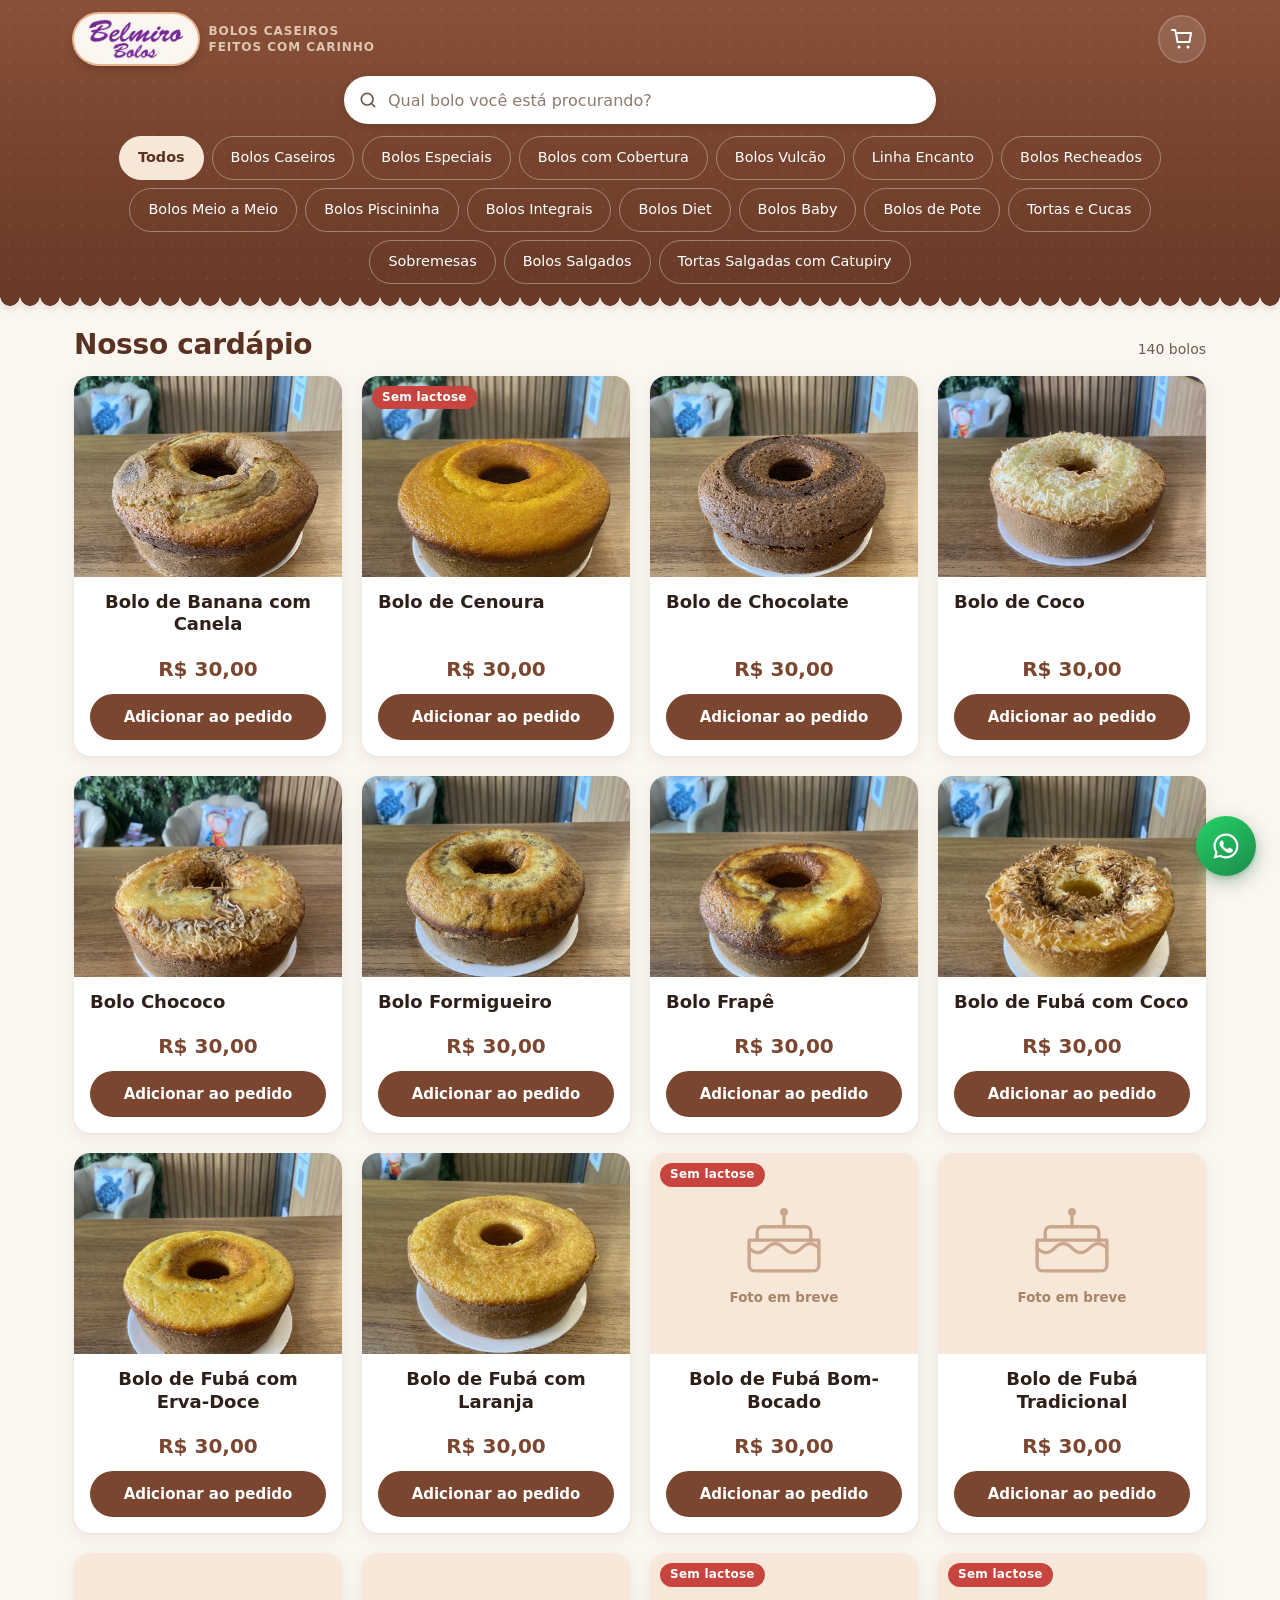
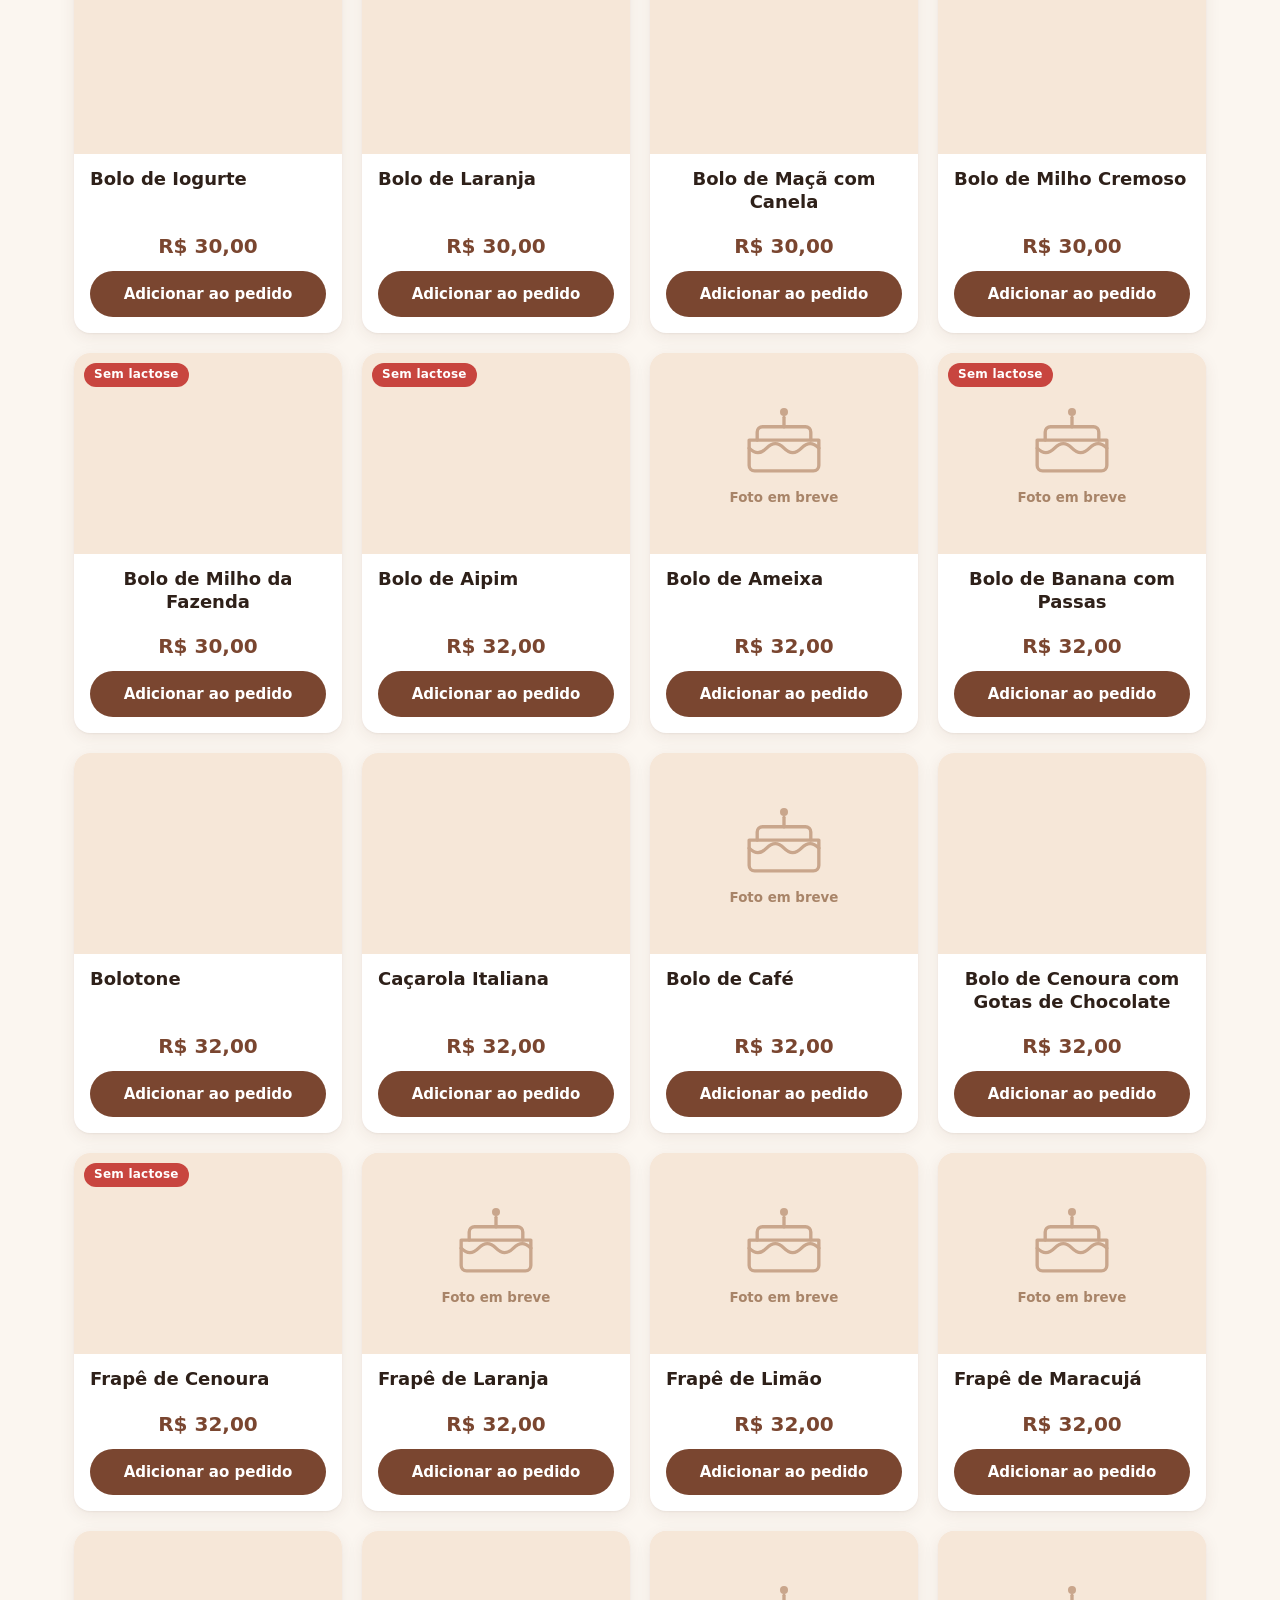
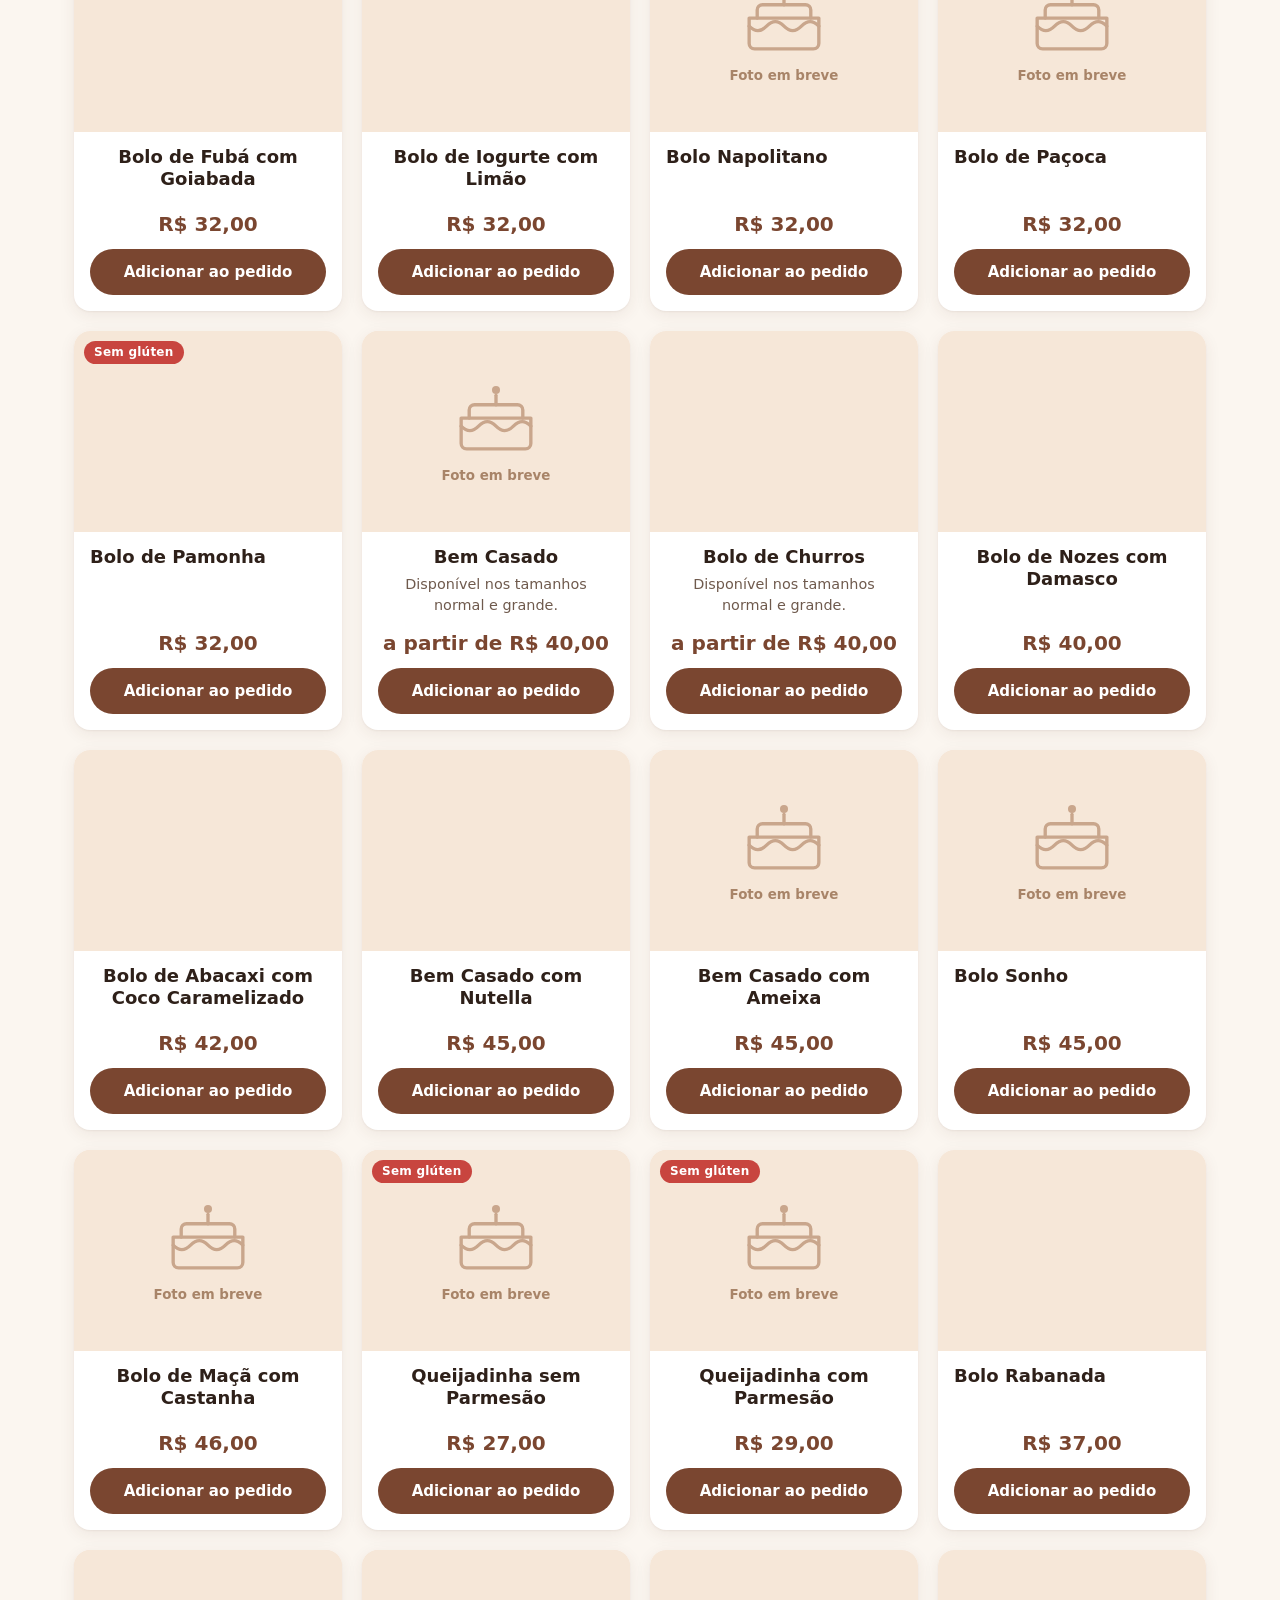
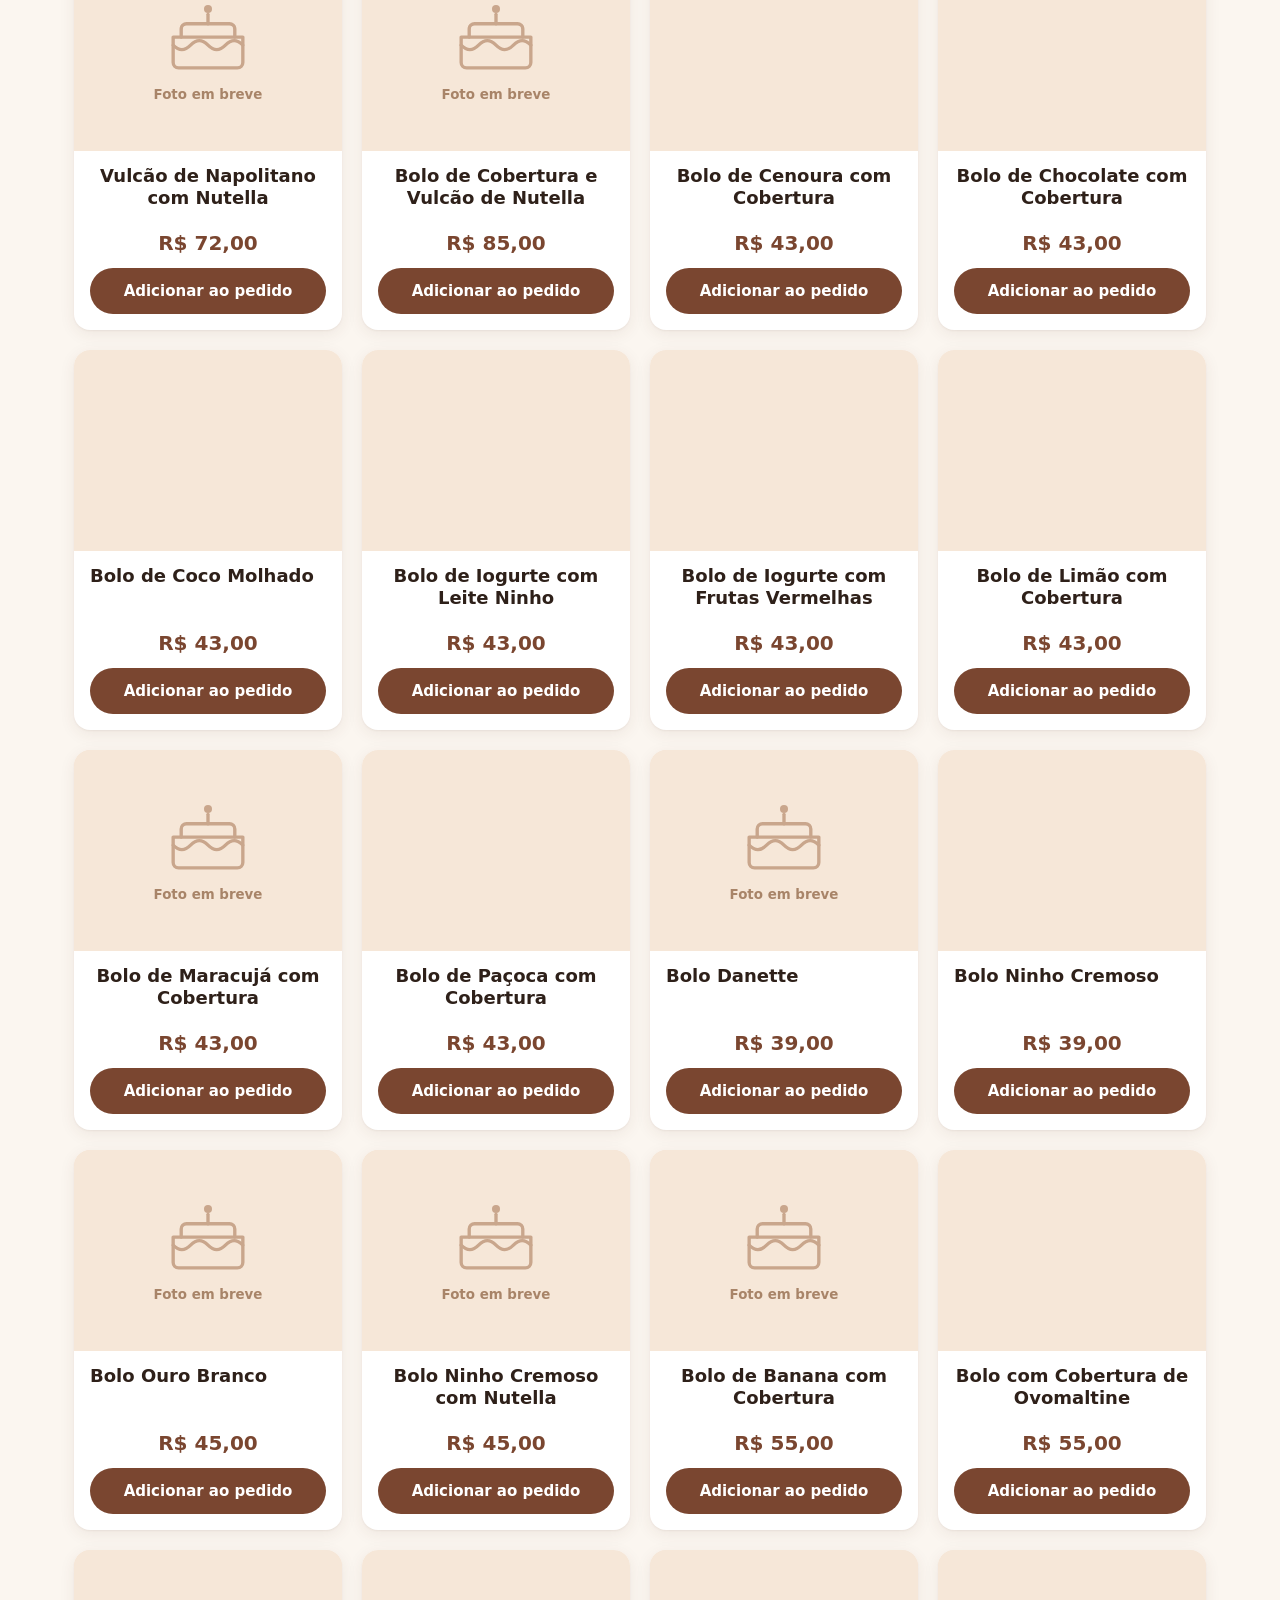
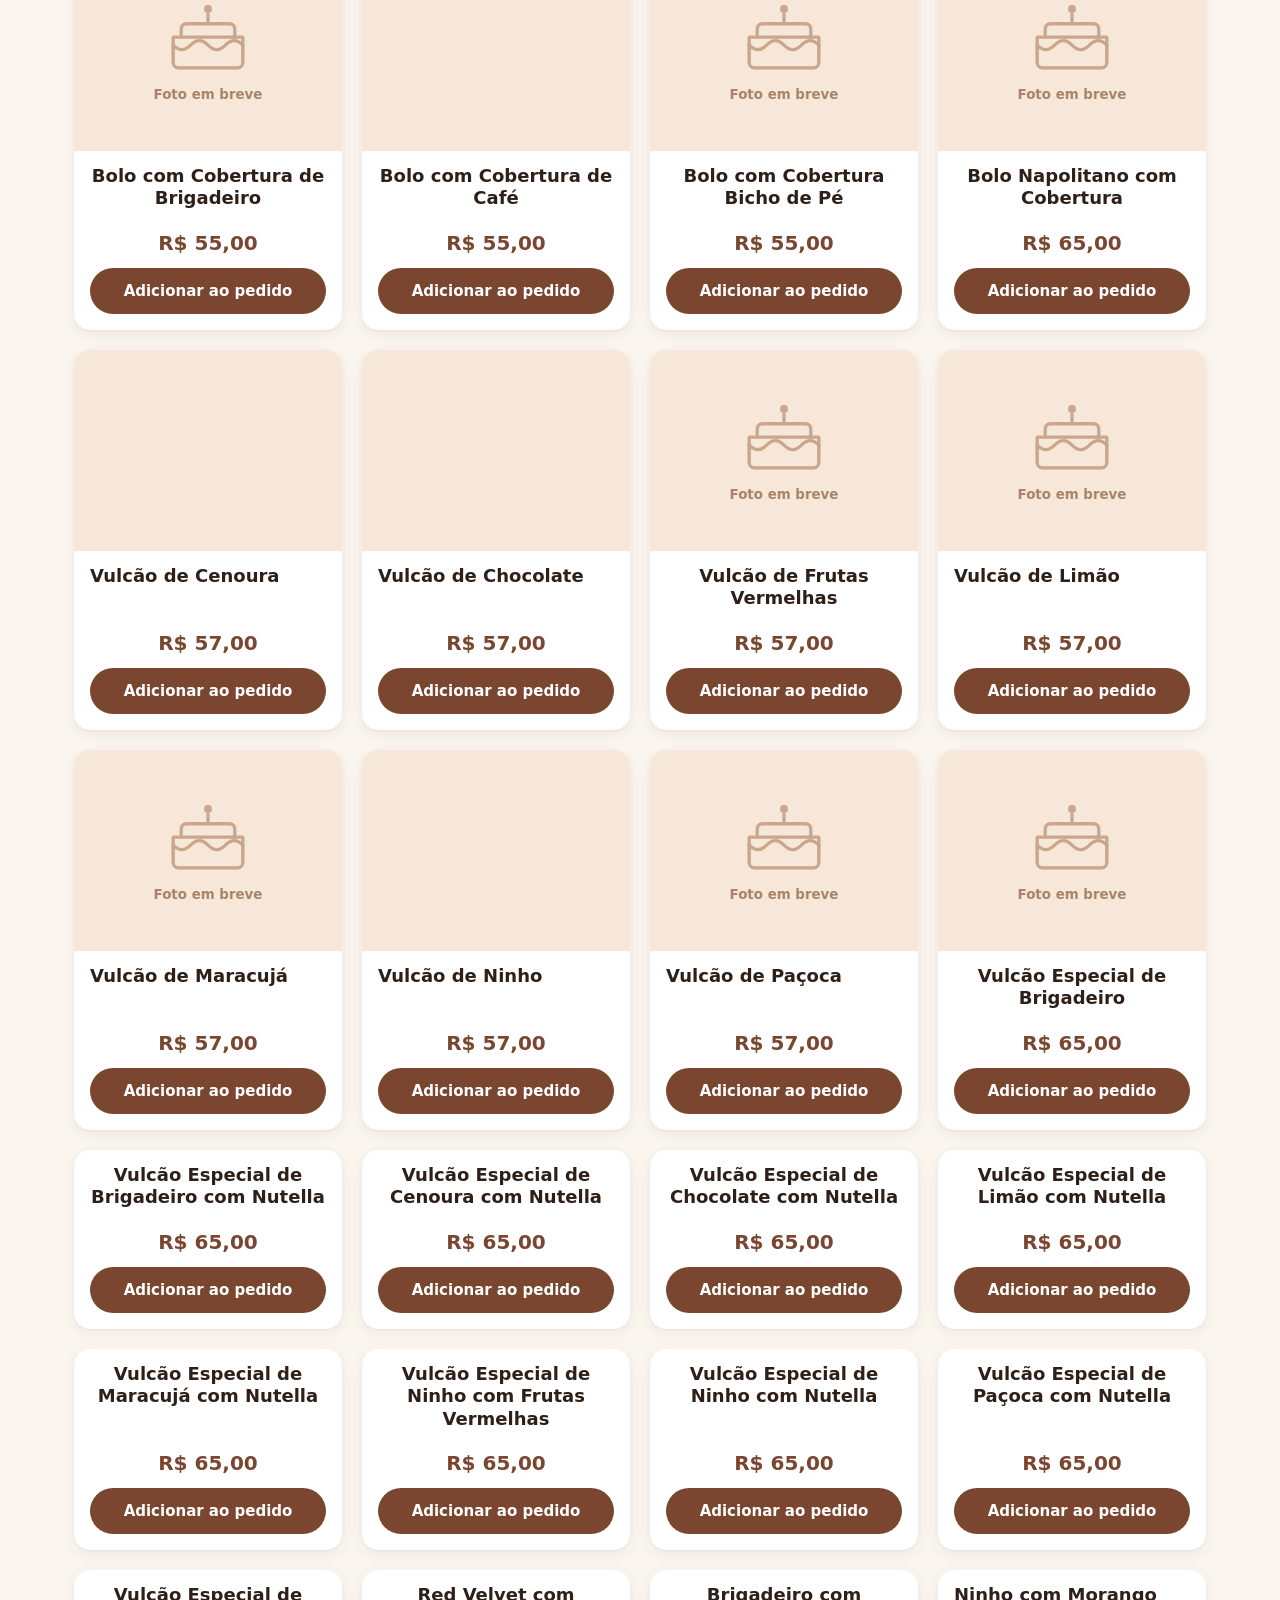
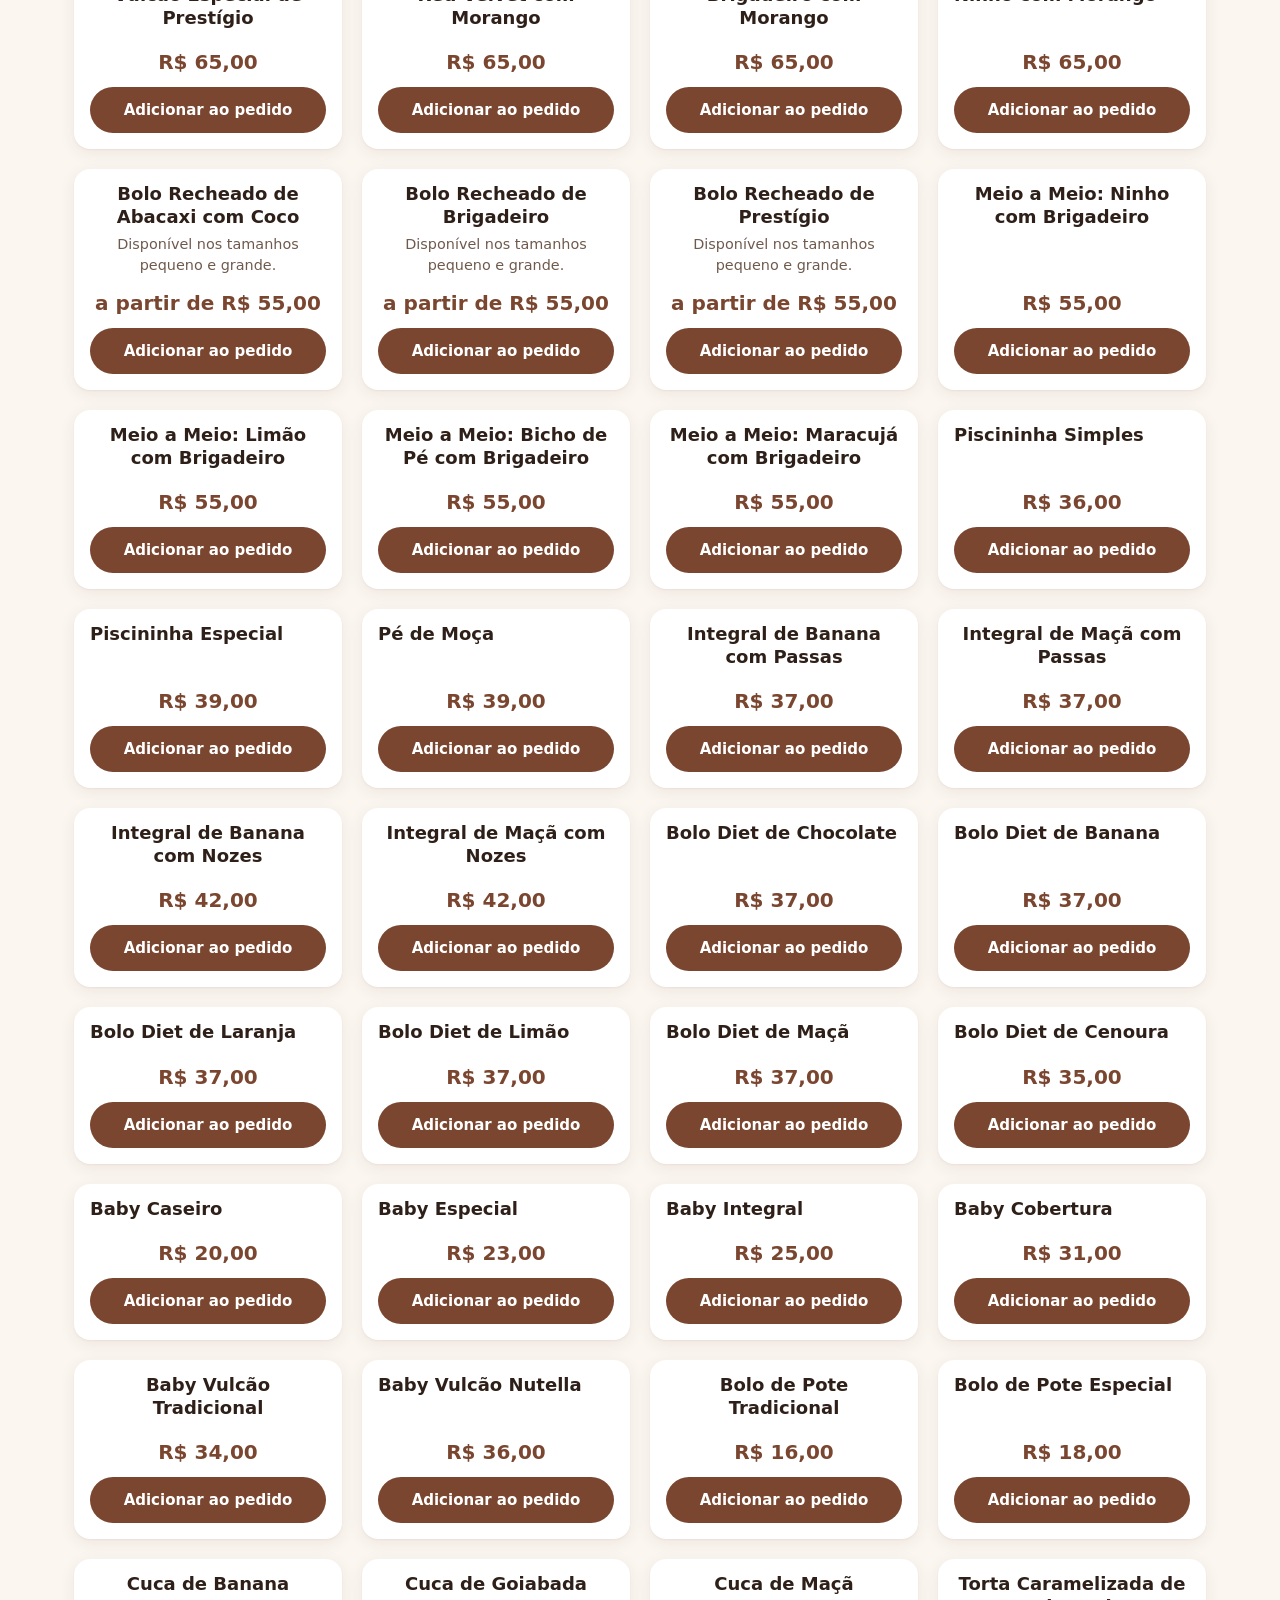
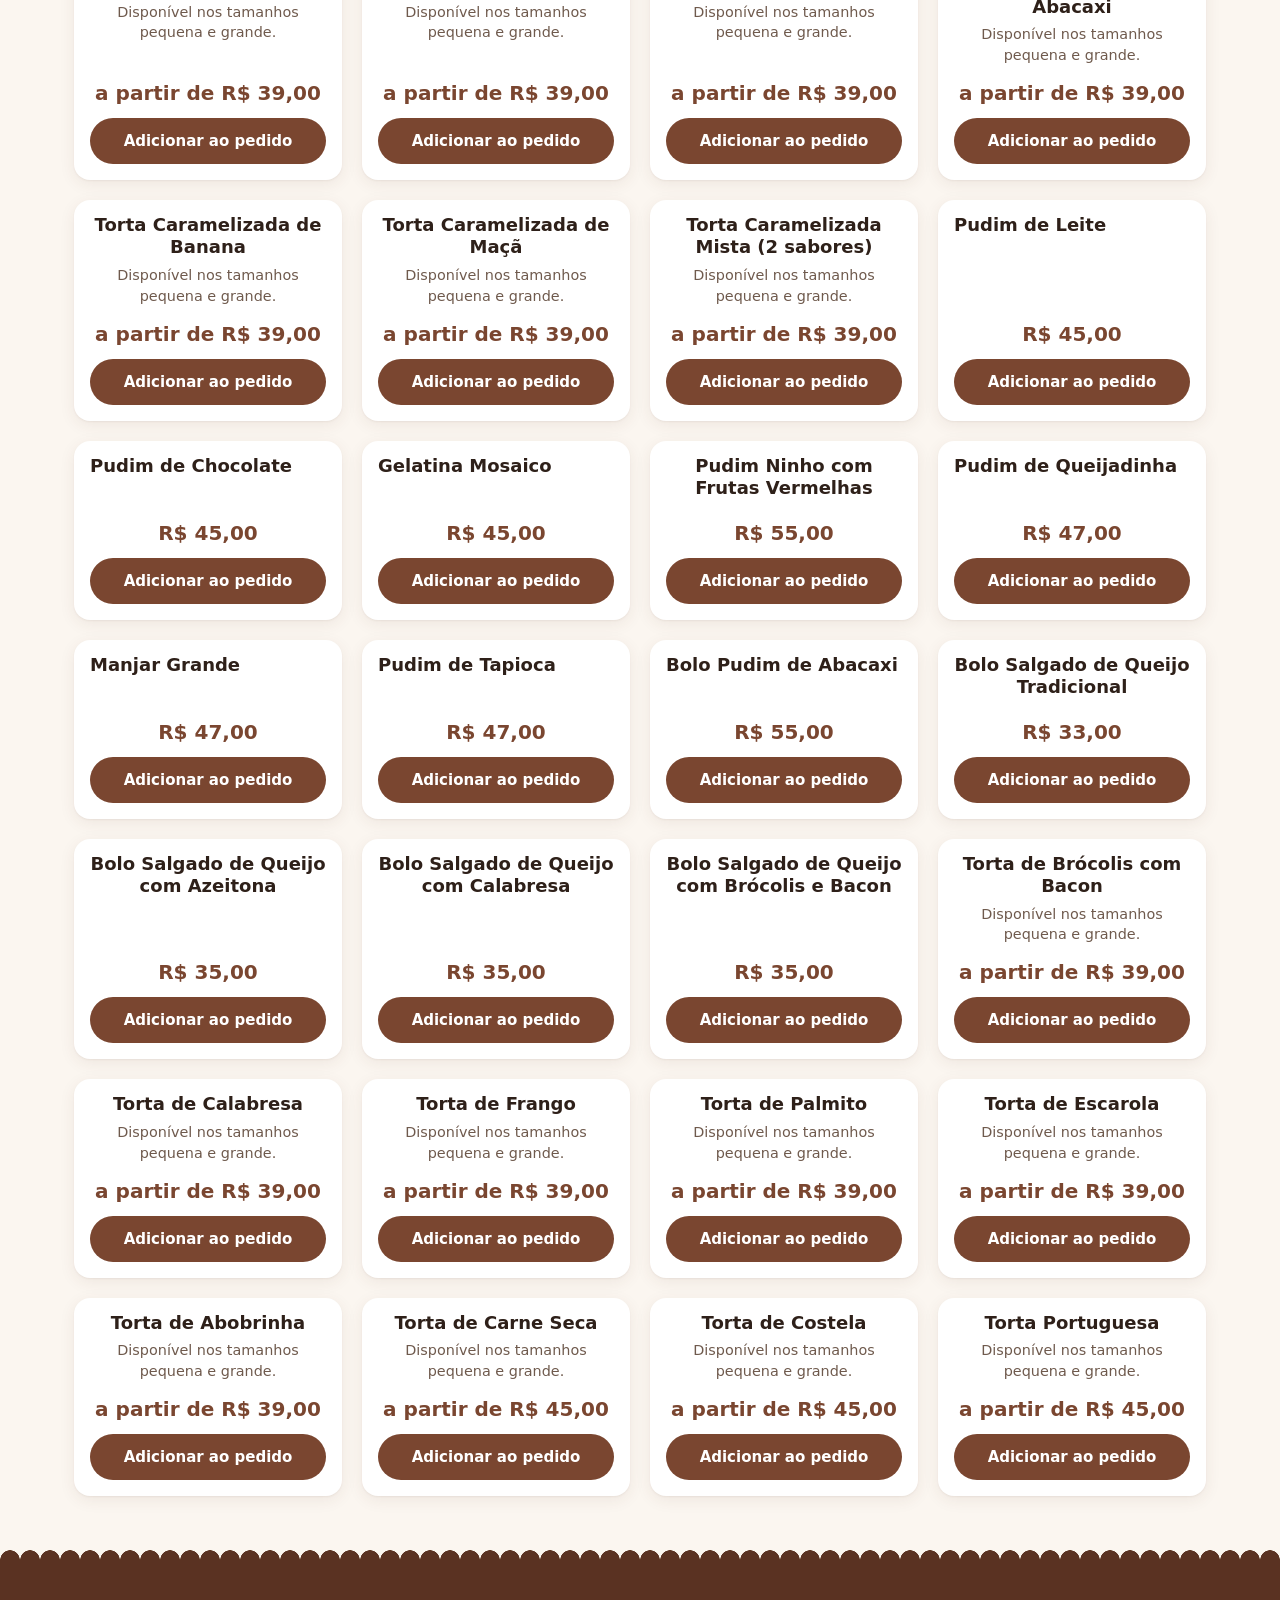
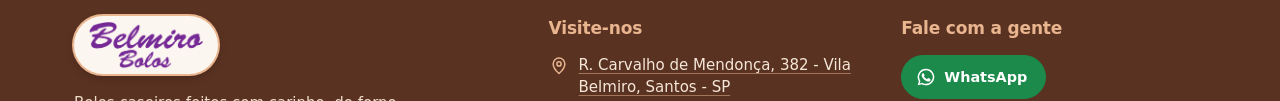
==== commit 39602260: "Cardápio real: 140 itens em 16 categorias, com preço por tamanho - Categorias, produtos e preços con" ====
--- a/index.html
+++ b/index.html
@@ -31,7 +31,6 @@
   <link rel="preconnect" href="https://fonts.gstatic.com" crossorigin>
   <link rel="stylesheet" href="https://fonts.googleapis.com/css2?family=Bricolage+Grotesque:opsz,wght@12..96,600..800&family=Plus+Jakarta+Sans:wght@400..800&display=swap">
   <link rel="stylesheet" href="css/style.css">
-  <script src="js/config.js" defer></script>
   <script src="js/app.js" defer></script>
 </head>
 <body>
@@ -156,6 +155,10 @@
       <h2 class="produto-detalhe__nome" id="produtoNome"></h2>
       <p class="produto-detalhe__descricao" id="produtoDetalhes"></p>
       <p class="produto-detalhe__preco" id="produtoPreco"></p>
+      <fieldset class="produto-detalhe__tamanhos" id="produtoTamanhos" hidden>
+        <legend>Escolha o tamanho</legend>
+        <div class="opcoes" id="produtoOpcoesTamanho"></div>
+      </fieldset>
       <p class="selo-indisponivel" id="produtoIndisponivel" hidden>Indisponível no momento</p>
       <div class="produto-detalhe__acoes" id="produtoAcoes">
         <div class="seletor-qtd" role="group" aria-label="Quantidade">
--- a/css/style.css
+++ b/css/style.css
@@ -831,6 +831,8 @@
   color: var(--marrom);
   font-variant-numeric: tabular-nums;
 }
+.produto-detalhe__tamanhos { margin: 4px 0 0; padding: 0; border: 0; min-width: 0; }
+.produto-detalhe__tamanhos legend { margin-bottom: 8px; padding: 0; font-weight: 700; }
 .produto-detalhe__corpo .selo-indisponivel { align-self: flex-start; margin-top: 4px; }
 .produto-detalhe__acoes {
   display: flex;
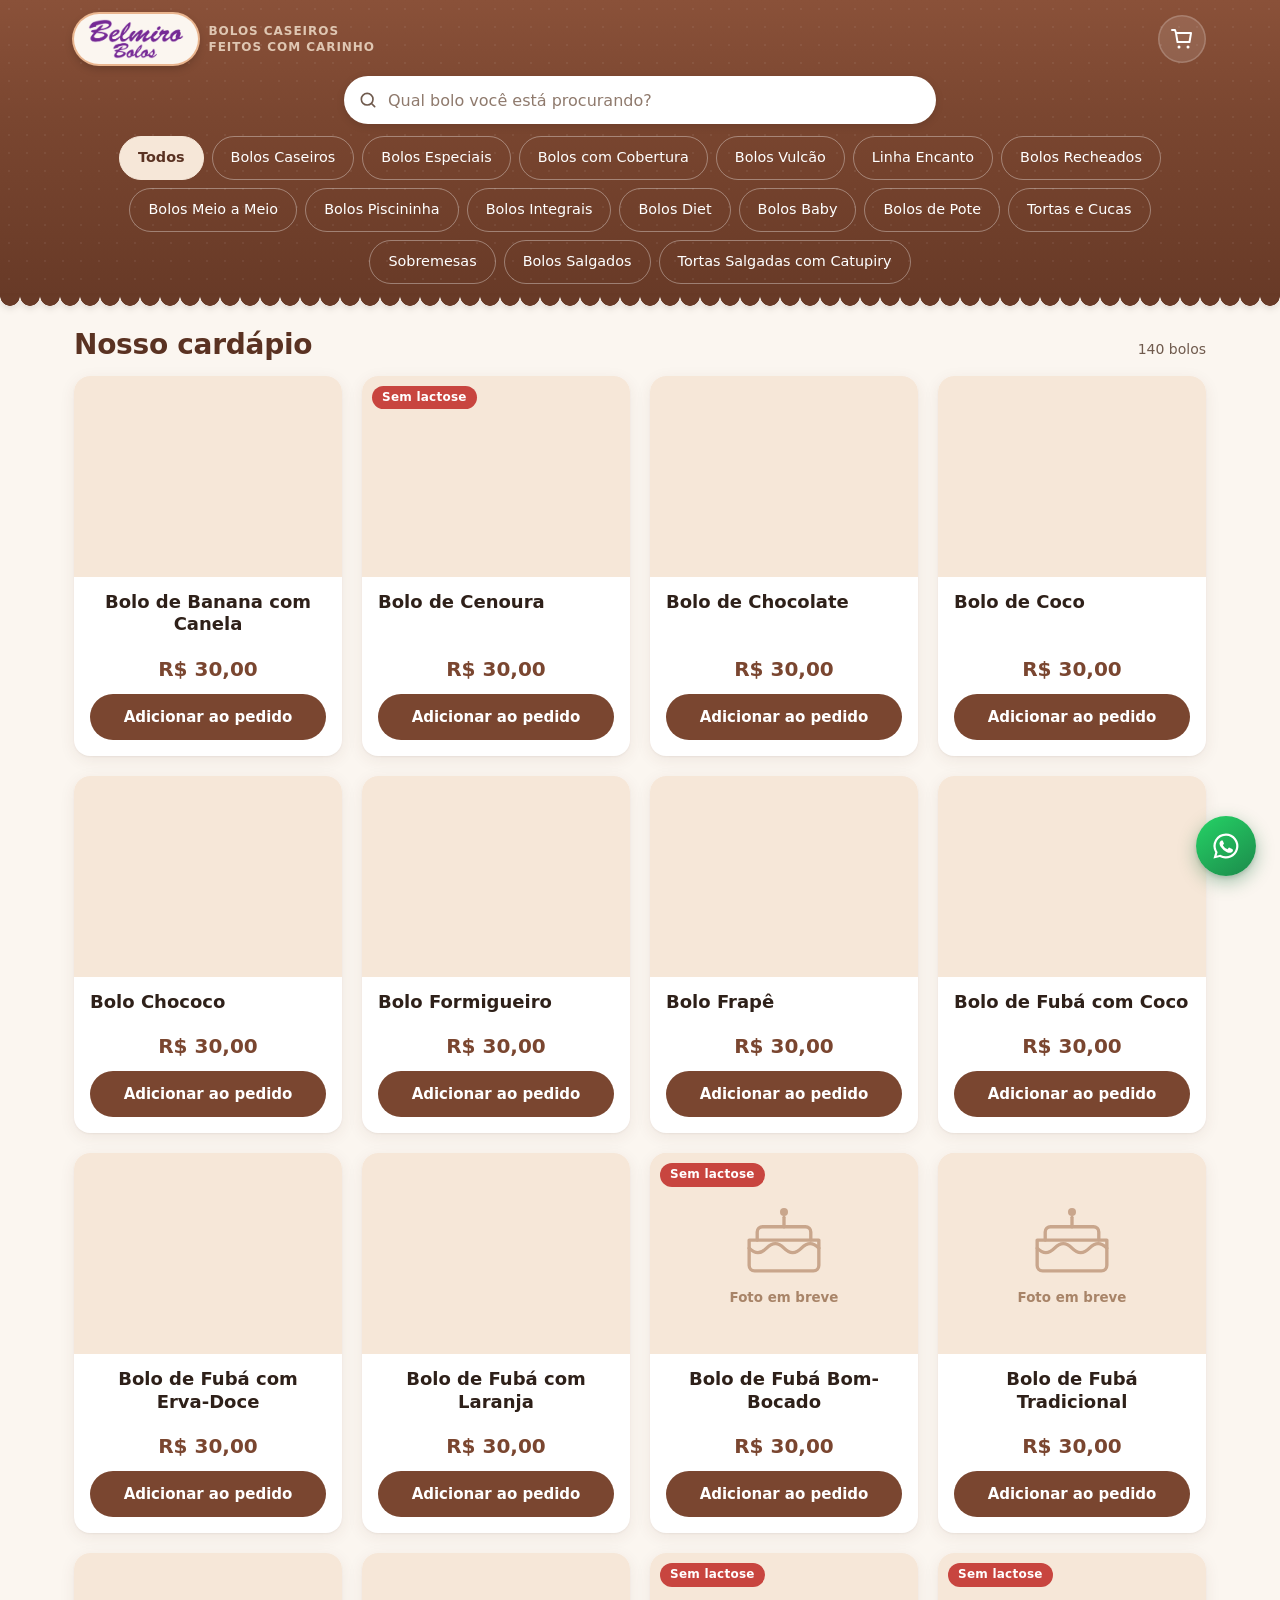
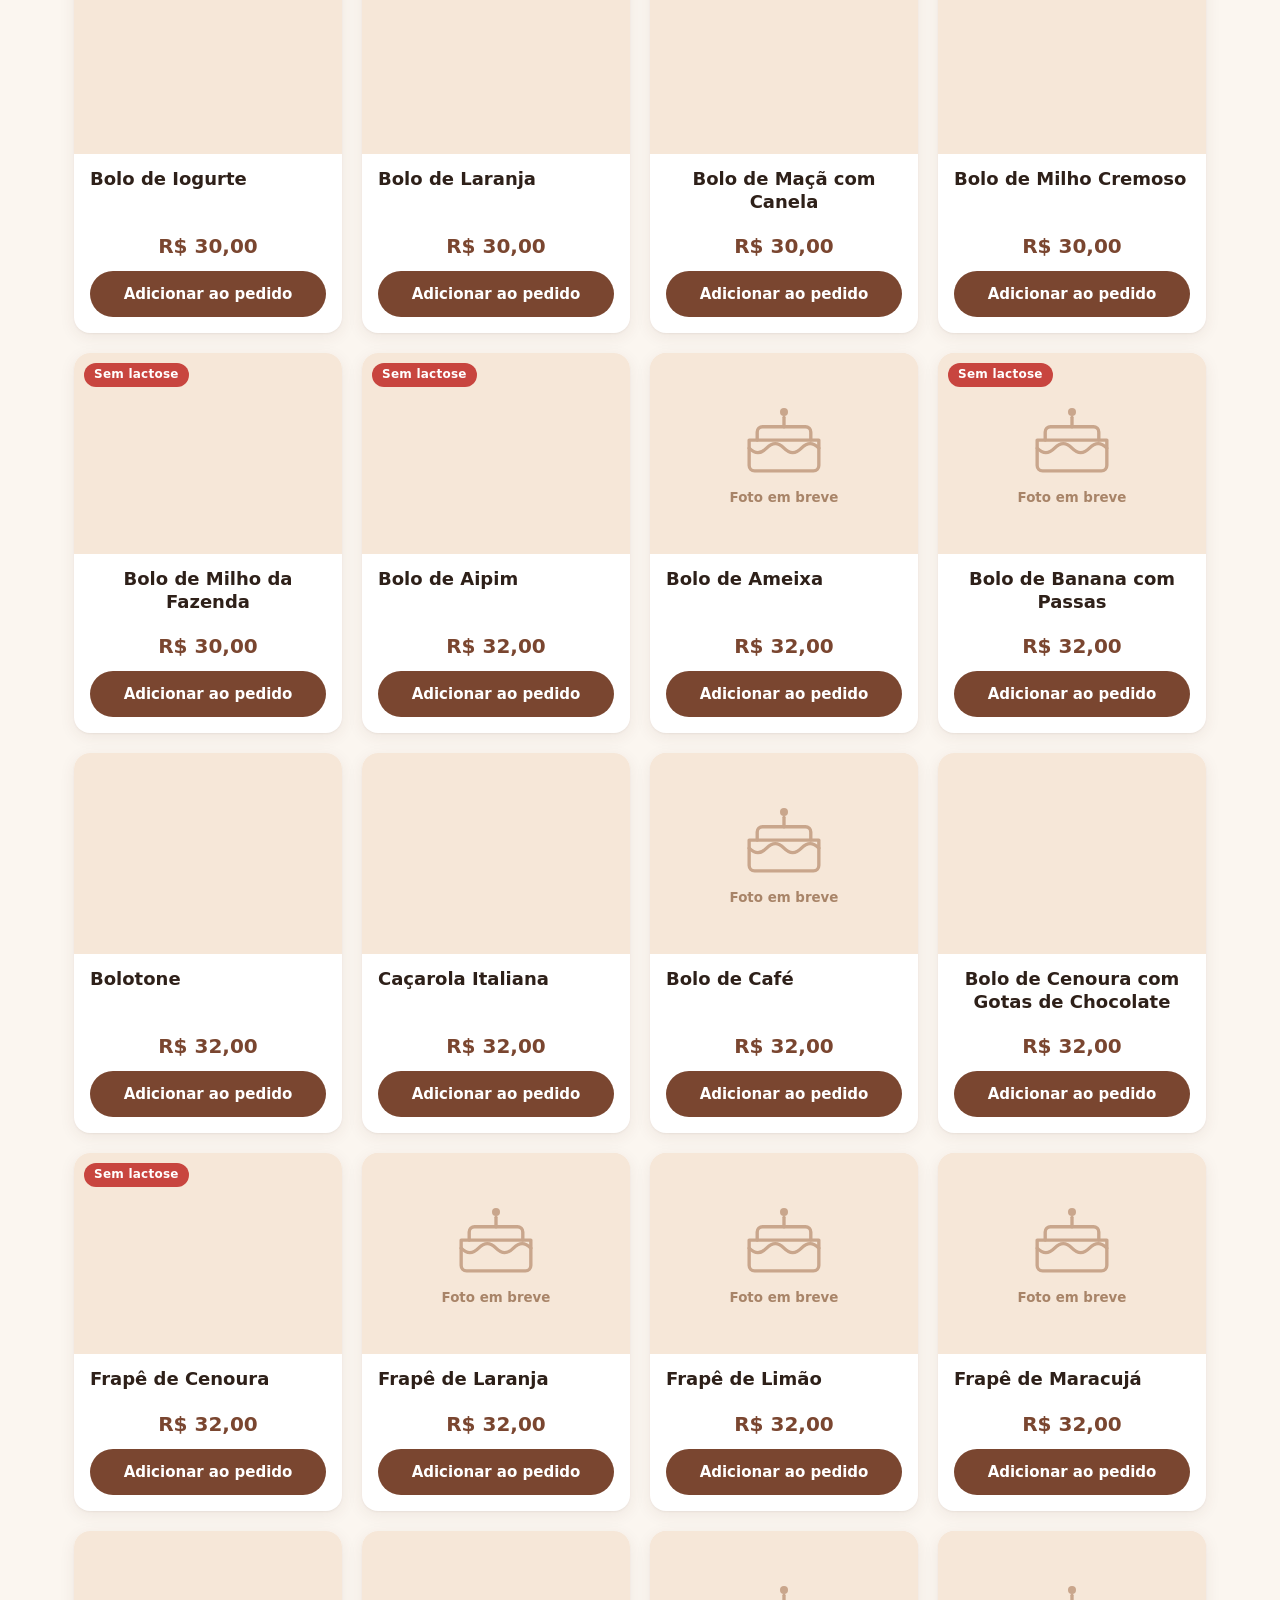
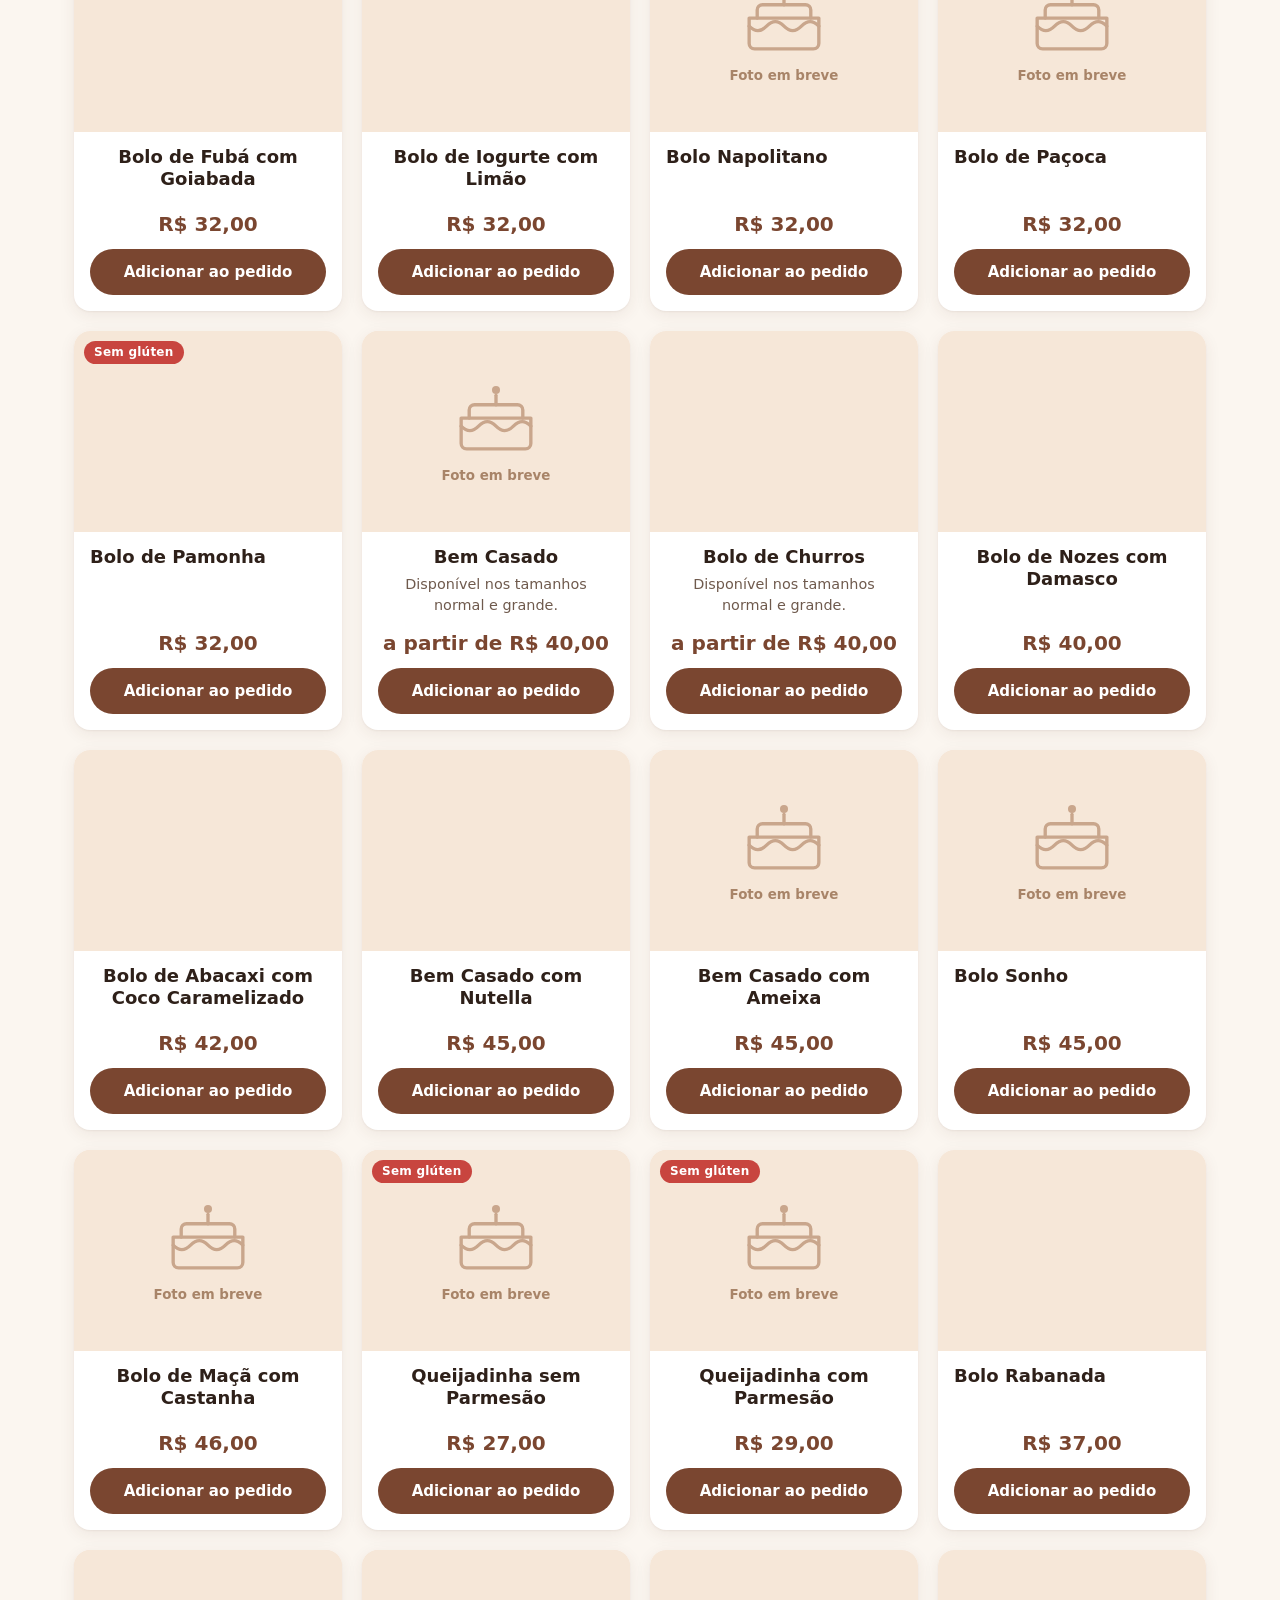
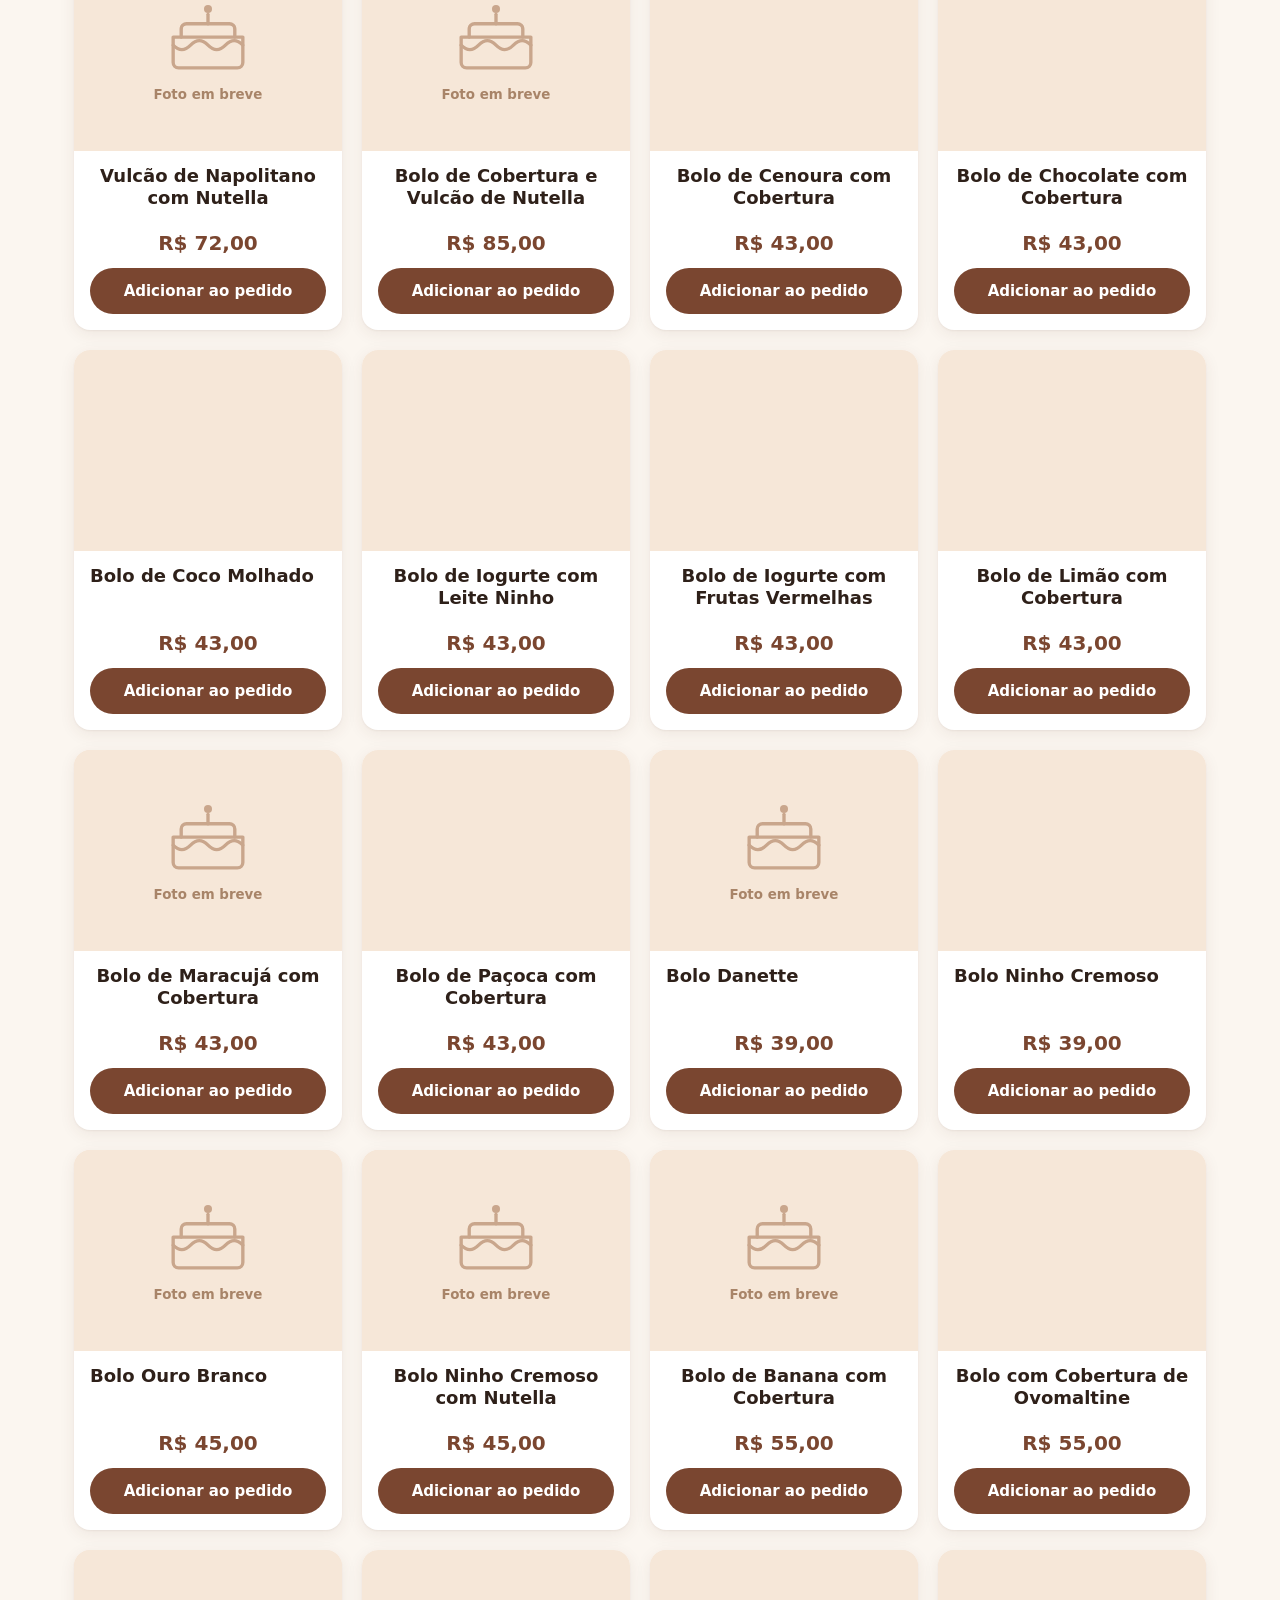
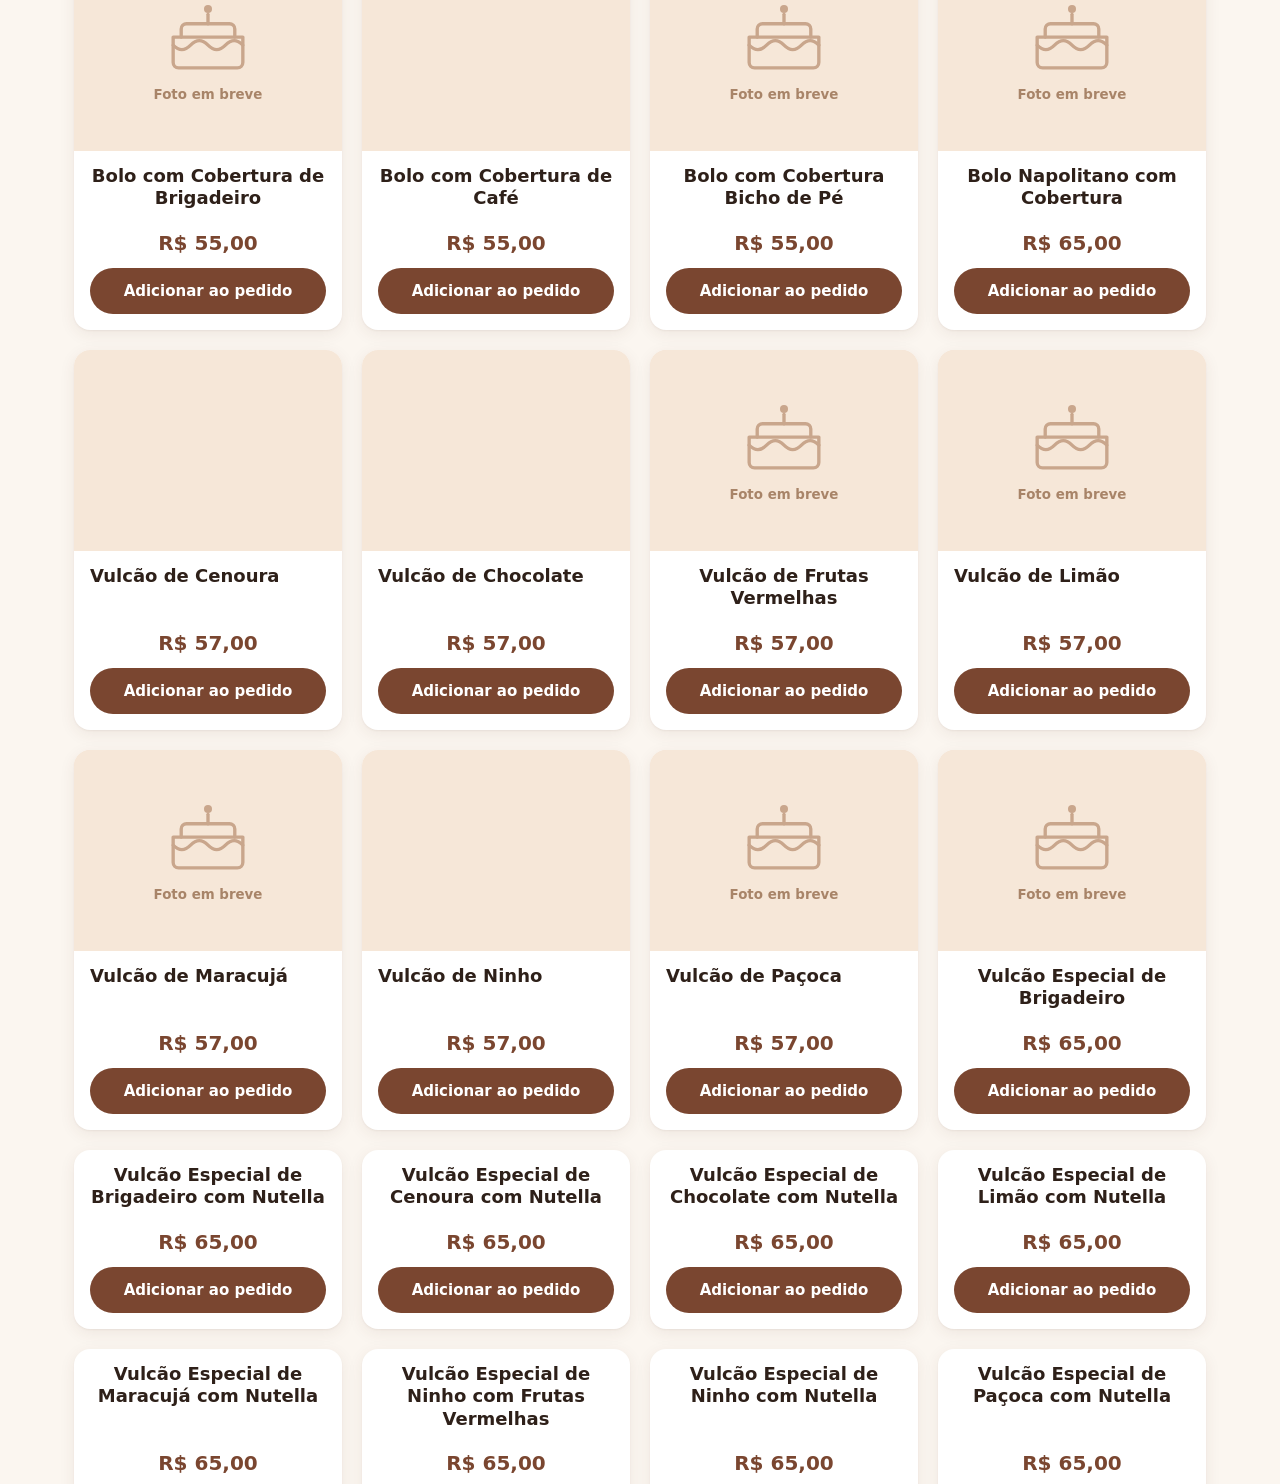
==== commit b3a94a0c: "Força o navegador a baixar CSS/JS novos após cada atualização O GitHub Pages manda guardar os arquiv" ====
--- a/index.html
+++ b/index.html
@@ -30,8 +30,8 @@
   <link rel="preconnect" href="https://fonts.googleapis.com">
   <link rel="preconnect" href="https://fonts.gstatic.com" crossorigin>
   <link rel="stylesheet" href="https://fonts.googleapis.com/css2?family=Bricolage+Grotesque:opsz,wght@12..96,600..800&family=Plus+Jakarta+Sans:wght@400..800&display=swap">
-  <link rel="stylesheet" href="css/style.css">
-  <script src="js/app.js" defer></script>
+  <link rel="stylesheet" href="css/style.css?v=20261010">
+  <script src="js/app.js?v=20261010" defer></script>
 </head>
 <body>
   <a class="pular-link" href="#cardapio">Pular para o cardápio</a>
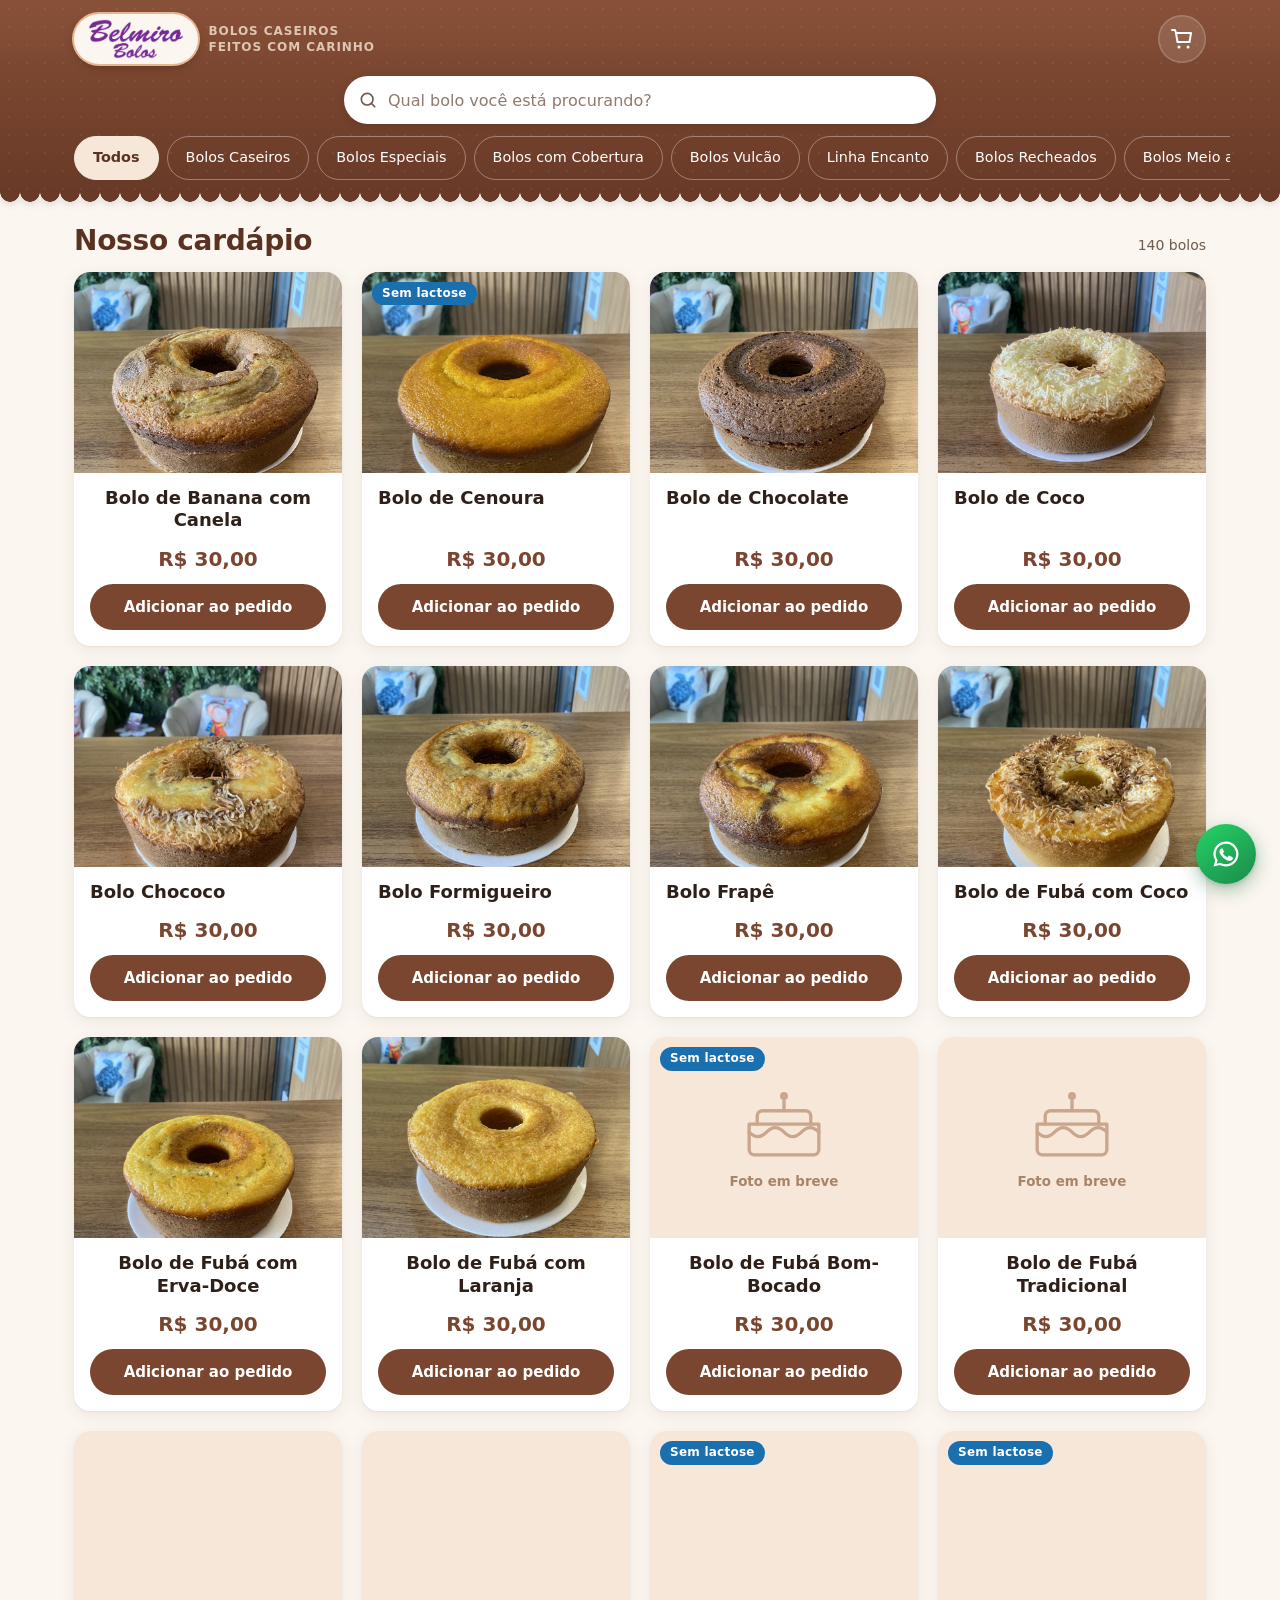
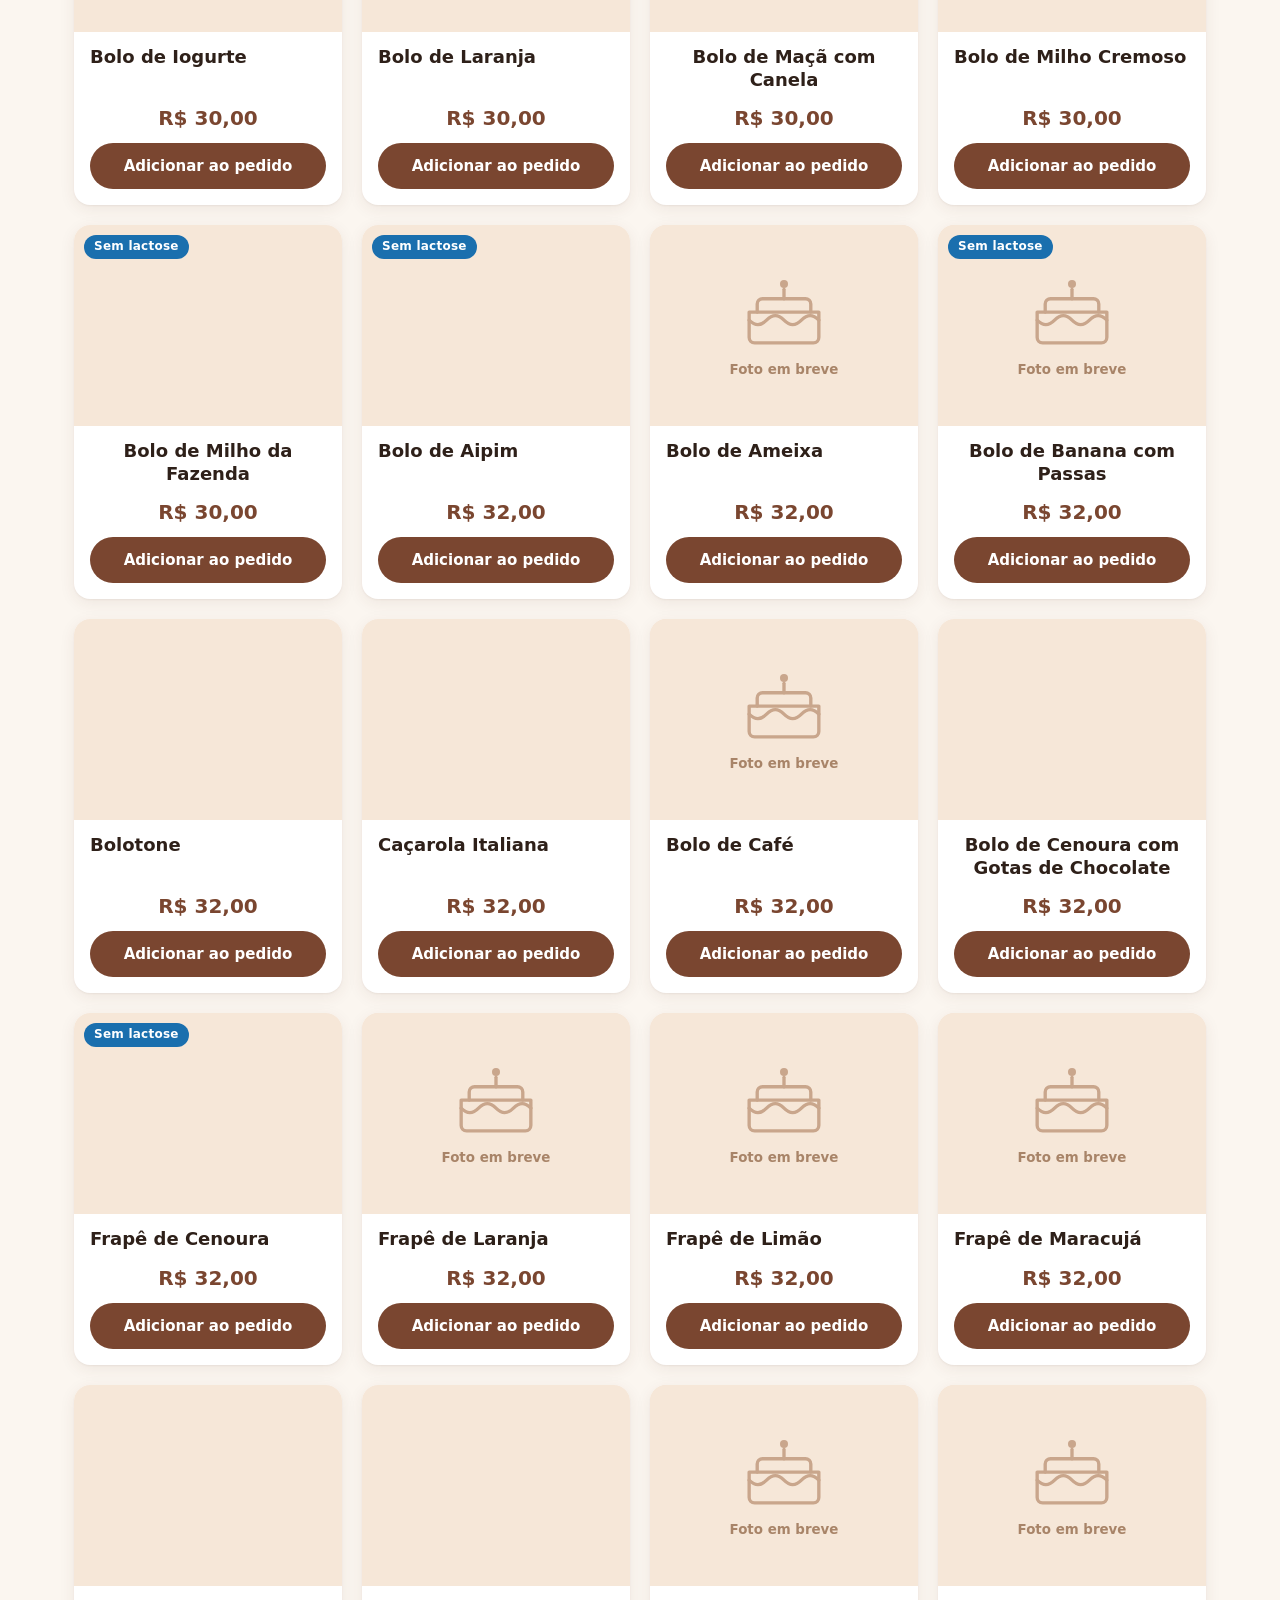
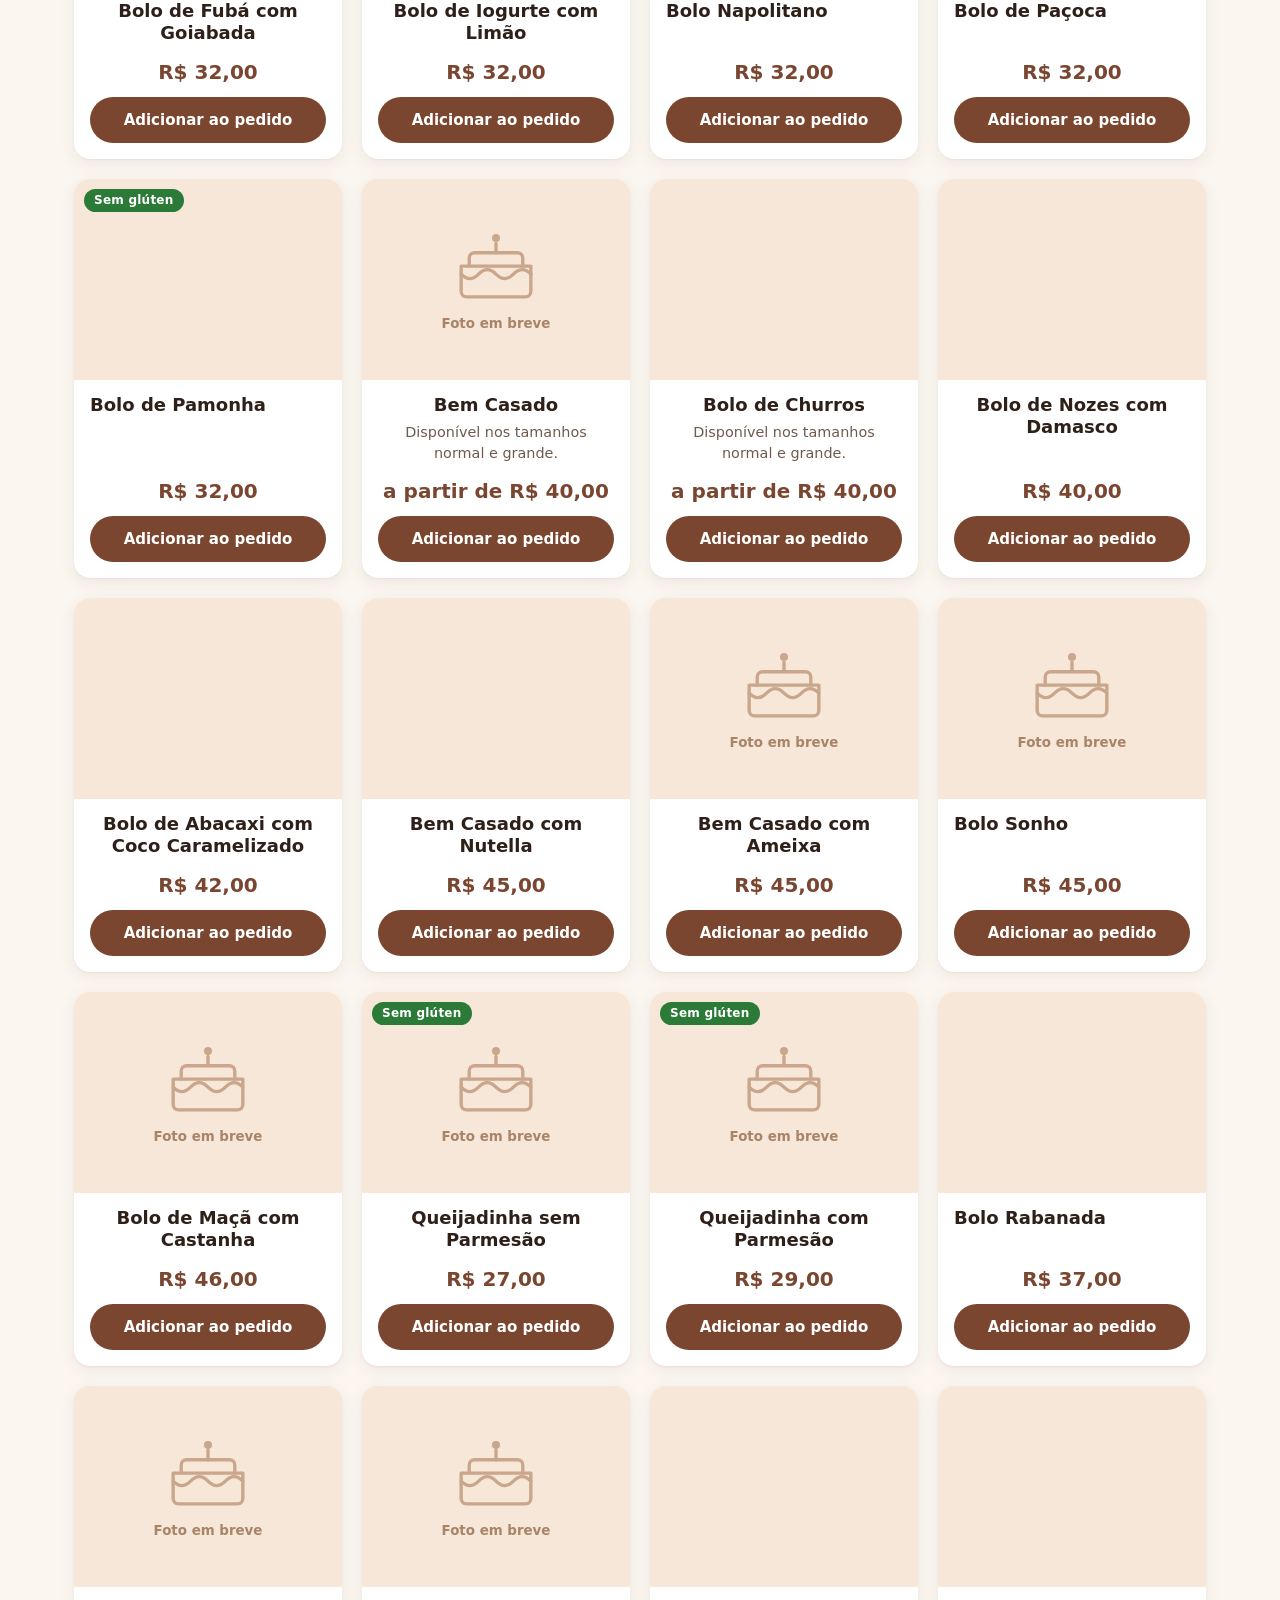
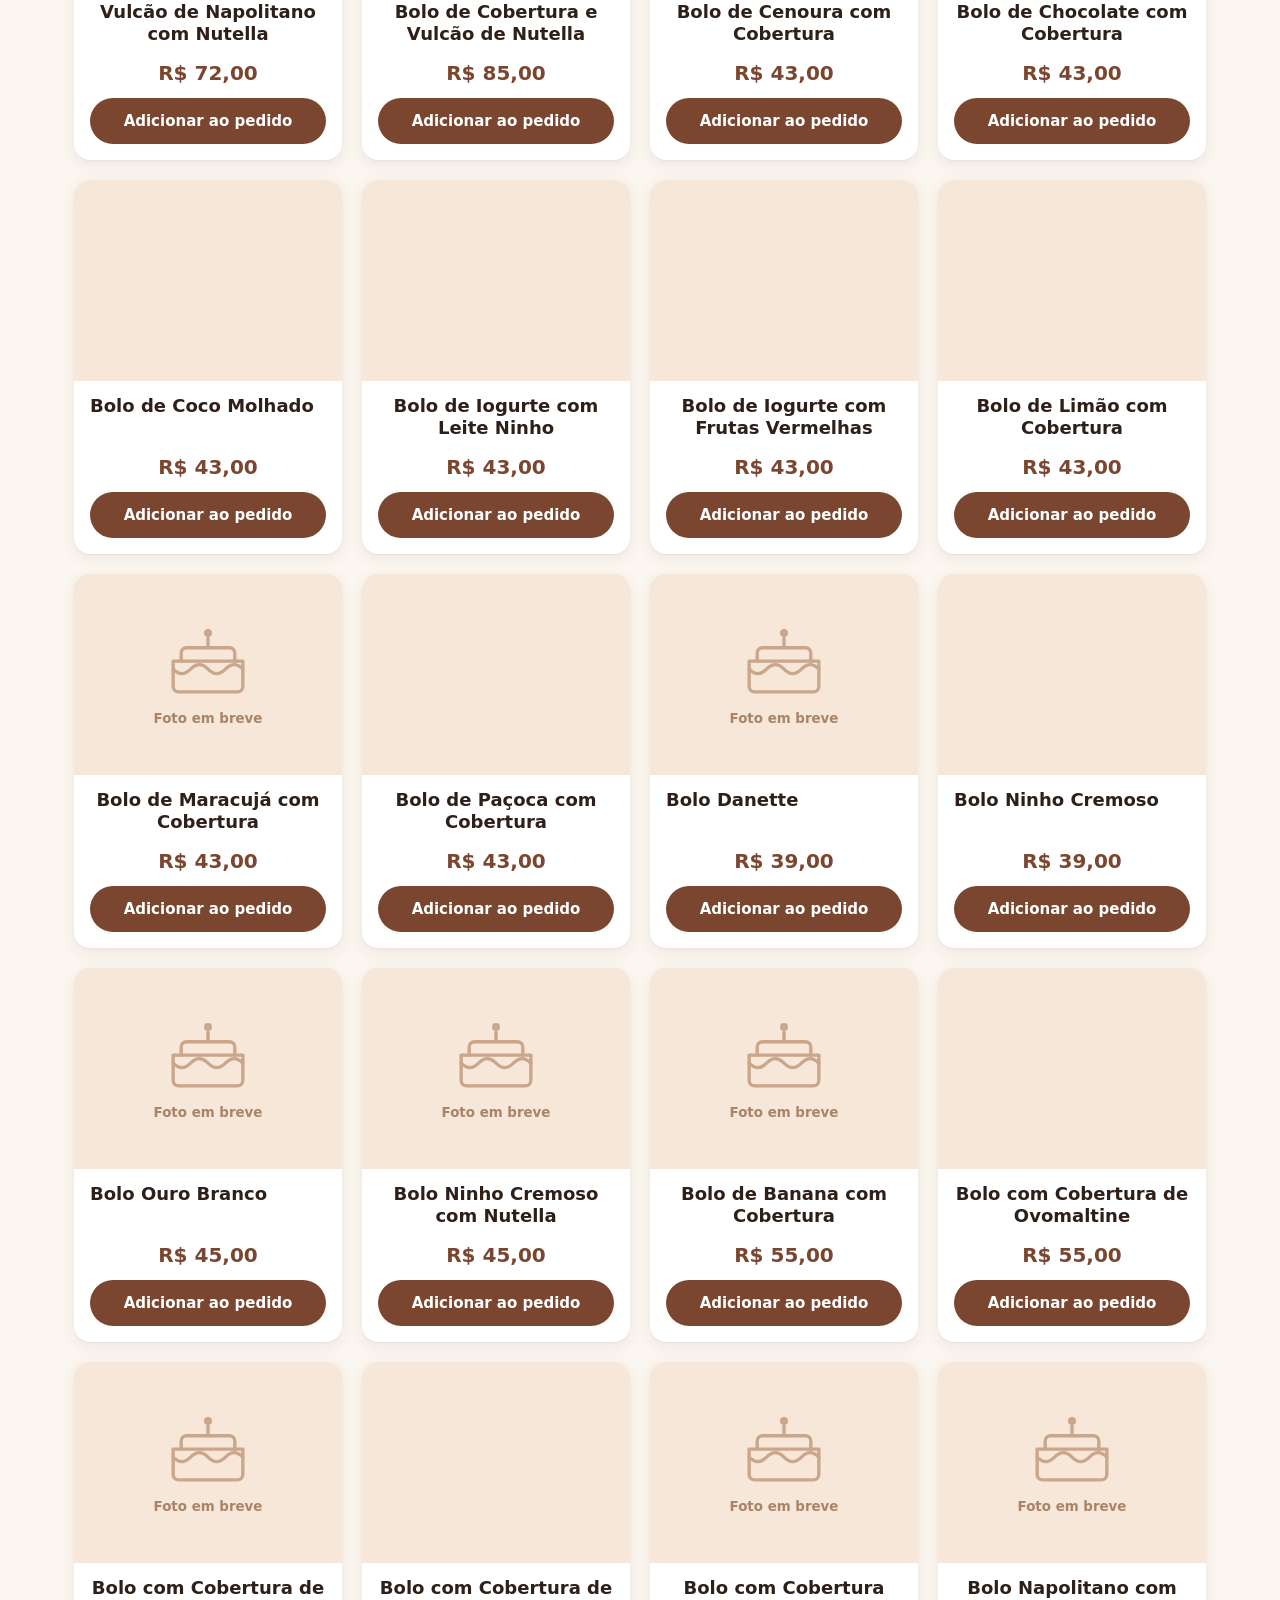
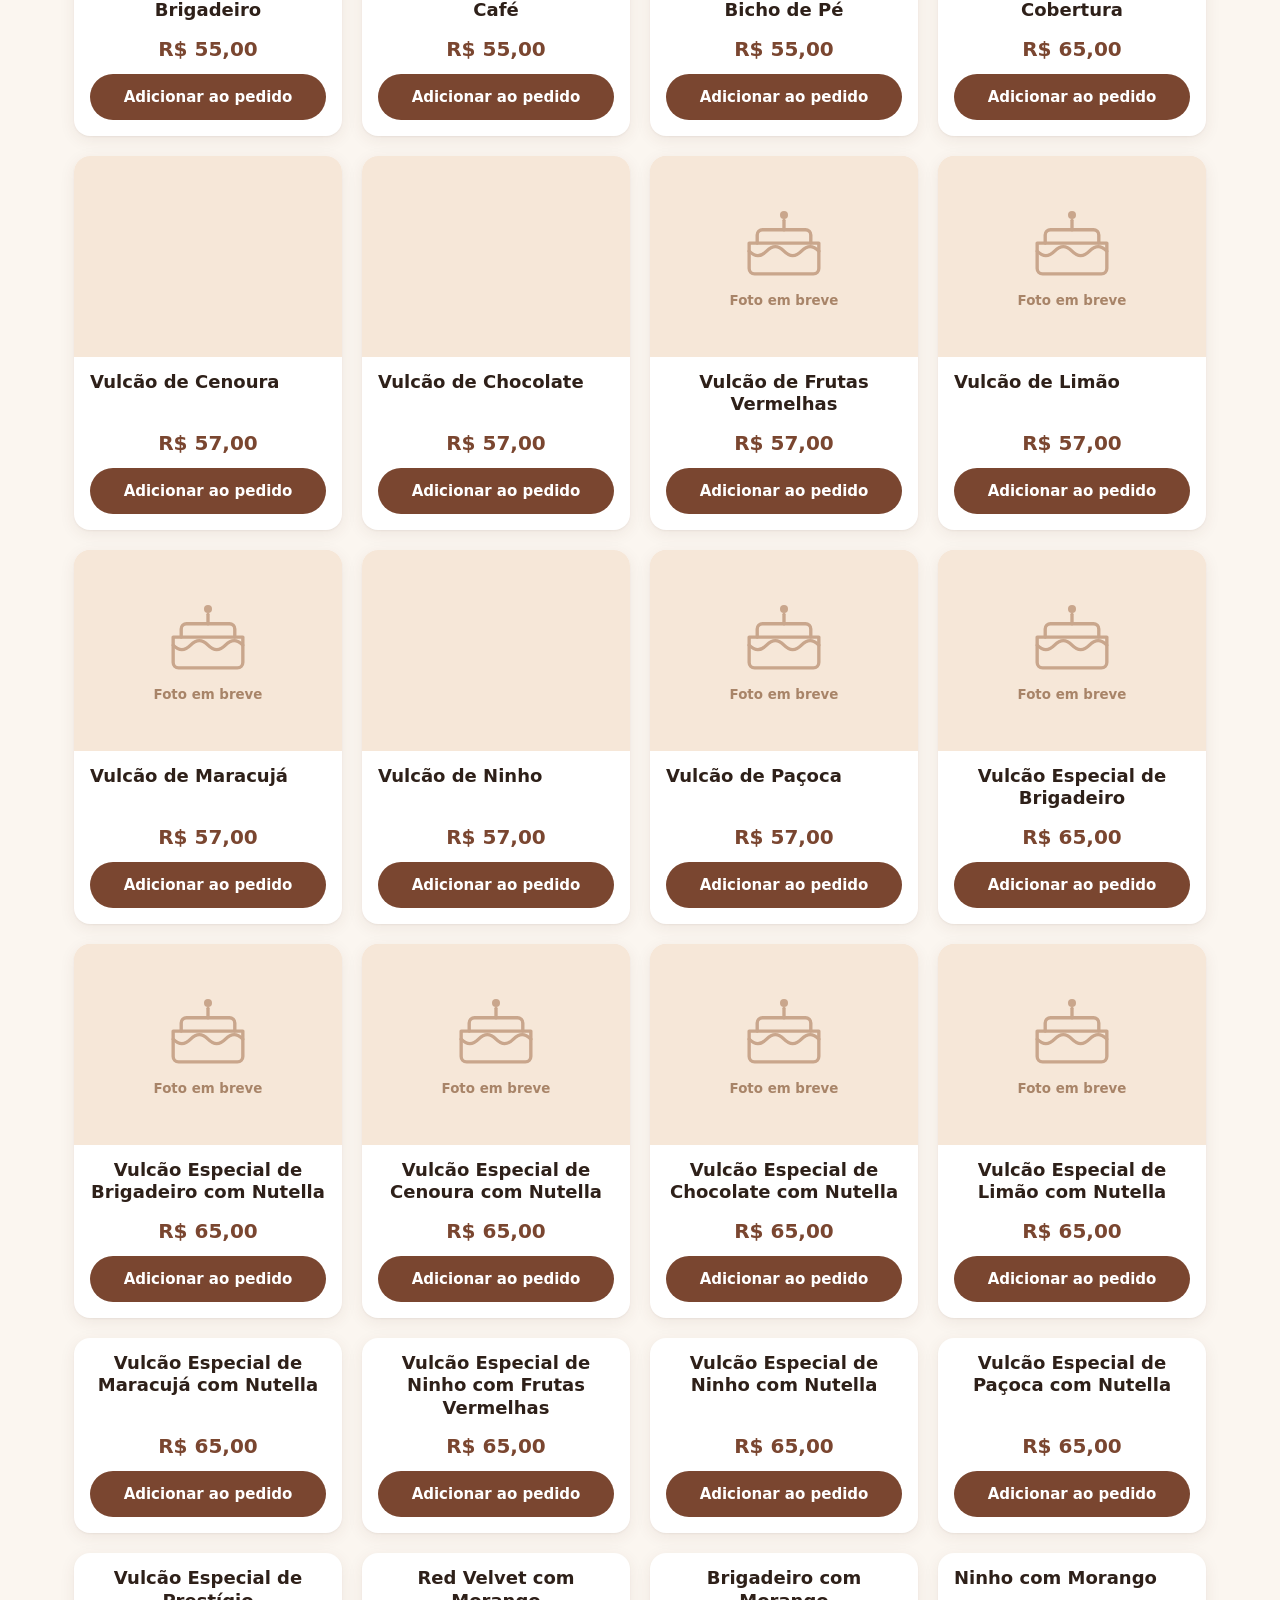
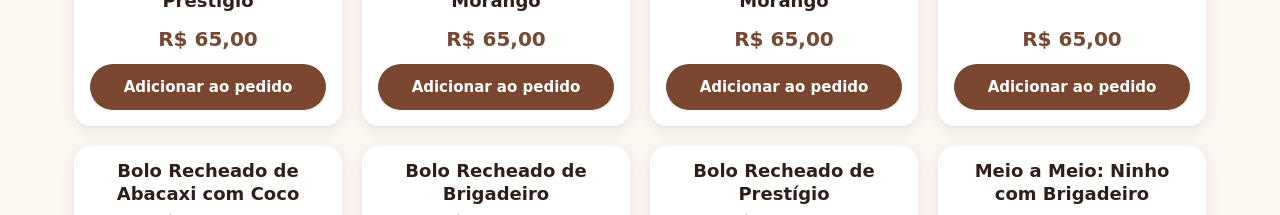
==== commit 3edc96b4: "Ajustes visuais: X centralizado, categorias no desktop, selos e mais - Botões de fechar/limpar usam " ====
--- a/index.html
+++ b/index.html
@@ -30,8 +30,8 @@
   <link rel="preconnect" href="https://fonts.googleapis.com">
   <link rel="preconnect" href="https://fonts.gstatic.com" crossorigin>
   <link rel="stylesheet" href="https://fonts.googleapis.com/css2?family=Bricolage+Grotesque:opsz,wght@12..96,600..800&family=Plus+Jakarta+Sans:wght@400..800&display=swap">
-  <link rel="stylesheet" href="css/style.css?v=20261010">
-  <script src="js/app.js?v=20261010" defer></script>
+  <link rel="stylesheet" href="css/style.css?v=20261010-2">
+  <script src="js/app.js?v=20261010-2" defer></script>
 </head>
 <body>
   <a class="pular-link" href="#cardapio">Pular para o cardápio</a>
@@ -53,7 +53,7 @@
       <label for="campoBusca" class="sr-only">Qual bolo você está procurando?</label>
       <svg class="busca__icone" viewBox="0 0 24 24" width="20" height="20" aria-hidden="true"><circle cx="11" cy="11" r="7" fill="none" stroke="currentColor" stroke-width="2"/><path d="m20 20-3.5-3.5" stroke="currentColor" stroke-width="2" stroke-linecap="round"/></svg>
       <input type="search" id="campoBusca" class="busca__campo" placeholder="Qual bolo você está procurando?" autocomplete="off" maxlength="60" enterkeyhint="search">
-      <button type="button" class="busca__limpar" id="btnLimparBusca" aria-label="Limpar pesquisa" hidden>&times;</button>
+      <button type="button" class="busca__limpar" id="btnLimparBusca" aria-label="Limpar pesquisa" hidden><svg viewBox="0 0 24 24" width="18" height="18" aria-hidden="true"><path d="M6 6l12 12M18 6L6 18" fill="none" stroke="currentColor" stroke-width="2.4" stroke-linecap="round"/></svg></button>
     </div>
 
     <nav class="container categorias" aria-label="Categorias">
@@ -148,7 +148,7 @@
 
   <!-- ===== MODAL: DETALHES DO PRODUTO ===== -->
   <dialog class="modal modal--produto" id="modalProduto" aria-labelledby="produtoNome">
-    <button type="button" class="modal__fechar" data-fechar aria-label="Fechar">&times;</button>
+    <button type="button" class="modal__fechar" data-fechar aria-label="Fechar"><svg viewBox="0 0 24 24" width="20" height="20" aria-hidden="true"><path d="M6 6l12 12M18 6L6 18" fill="none" stroke="currentColor" stroke-width="2.4" stroke-linecap="round"/></svg></button>
     <img class="produto-detalhe__foto" id="produtoFoto" src="" alt="" width="800" height="600">
     <div class="produto-detalhe__corpo">
       <p class="produto-detalhe__categoria" id="produtoCategoria"></p>
@@ -178,7 +178,7 @@
         <svg viewBox="0 0 24 24" width="22" height="22" aria-hidden="true"><path d="M15 5l-7 7 7 7" fill="none" stroke="currentColor" stroke-width="2.2" stroke-linecap="round" stroke-linejoin="round"/></svg>
       </button>
       <h2 class="pedido__titulo" id="pedidoTitulo">Meu pedido</h2>
-      <button type="button" class="modal__fechar modal__fechar--estatico" data-fechar aria-label="Fechar">&times;</button>
+      <button type="button" class="modal__fechar modal__fechar--estatico" data-fechar aria-label="Fechar"><svg viewBox="0 0 24 24" width="20" height="20" aria-hidden="true"><path d="M6 6l12 12M18 6L6 18" fill="none" stroke="currentColor" stroke-width="2.4" stroke-linecap="round"/></svg></button>
     </div>
 
     <ol class="etapas" aria-label="Etapas do pedido">
--- a/css/style.css
+++ b/css/style.css
@@ -134,7 +134,8 @@
 .btn:active:not(:disabled) { transform: scale(.98); }
 
 .btn--primario { background: var(--marrom); color: var(--branco); }
-.btn--primario:hover { background: var(--marrom-escuro); }
+.btn--primario:hover:not(:disabled) { background: var(--marrom-escuro); }
+.btn:disabled { opacity: .5; }
 
 .btn--secundario { background: transparent; color: var(--marrom); border-color: var(--marrom); }
 .btn--secundario:hover { background: var(--creme-2); }
@@ -288,11 +289,12 @@
   width: 36px; height: 36px;
   border: 0;
   border-radius: 50%;
+  display: grid;
+  place-items: center;
   background: var(--creme-2);
   color: var(--texto-suave);
-  font-size: 1.25rem;
-  line-height: 1;
-}
+}
+.busca__limpar svg, .modal__fechar svg { display: block; }
 
 /* Categorias */
 .categorias { padding-inline: 0; }
@@ -424,6 +426,9 @@
   letter-spacing: .02em;
   line-height: 1.3;
 }
+/* Mesmas cores das bolinhas do cardápio impresso: azul = sem lactose, verde = sem glúten */
+.produto__selo[data-tipo="sem lactose"] { background: #1a6fae; }
+.produto__selo[data-tipo="sem gluten"] { background: #2b7a37; }
 
 .produto__info {
   display: flex;
@@ -441,6 +446,7 @@
   color: var(--texto);
   overflow-wrap: anywhere;
 }
+.produto__descricao:empty { display: none; }
 .produto__descricao {
   max-width: 34ch;
   color: var(--texto-suave);
@@ -760,6 +766,8 @@
   box-shadow: var(--sombra-forte);
   overflow-y: auto;
   overscroll-behavior: contain;
+  scrollbar-width: thin;
+  scrollbar-color: var(--borda) transparent;
 }
 .modal[open] { animation: modal-entrar .25s ease; }
 .modal::backdrop {
@@ -782,8 +790,6 @@
   border-radius: 50%;
   background: rgba(255, 255, 255, .92);
   color: var(--texto);
-  font-size: 1.625rem;
-  line-height: 1;
   box-shadow: var(--sombra);
 }
 .modal__fechar:hover { background: var(--branco); }
@@ -1232,9 +1238,9 @@
   .topo { display: grid; grid-template-columns: 1fr; }
   .busca { max-width: 640px; margin-inline: auto; }
   .categorias__lista {
-    justify-content: center;
-    flex-wrap: wrap;
-    overflow: visible;
+    justify-content: safe center; /* centraliza se couber; senão começa da esquerda e rola */
+    scrollbar-width: thin;
+    scrollbar-color: rgba(255, 255, 255, .35) transparent;
   }
 
   .cardapio { padding-block: 32px 48px; }
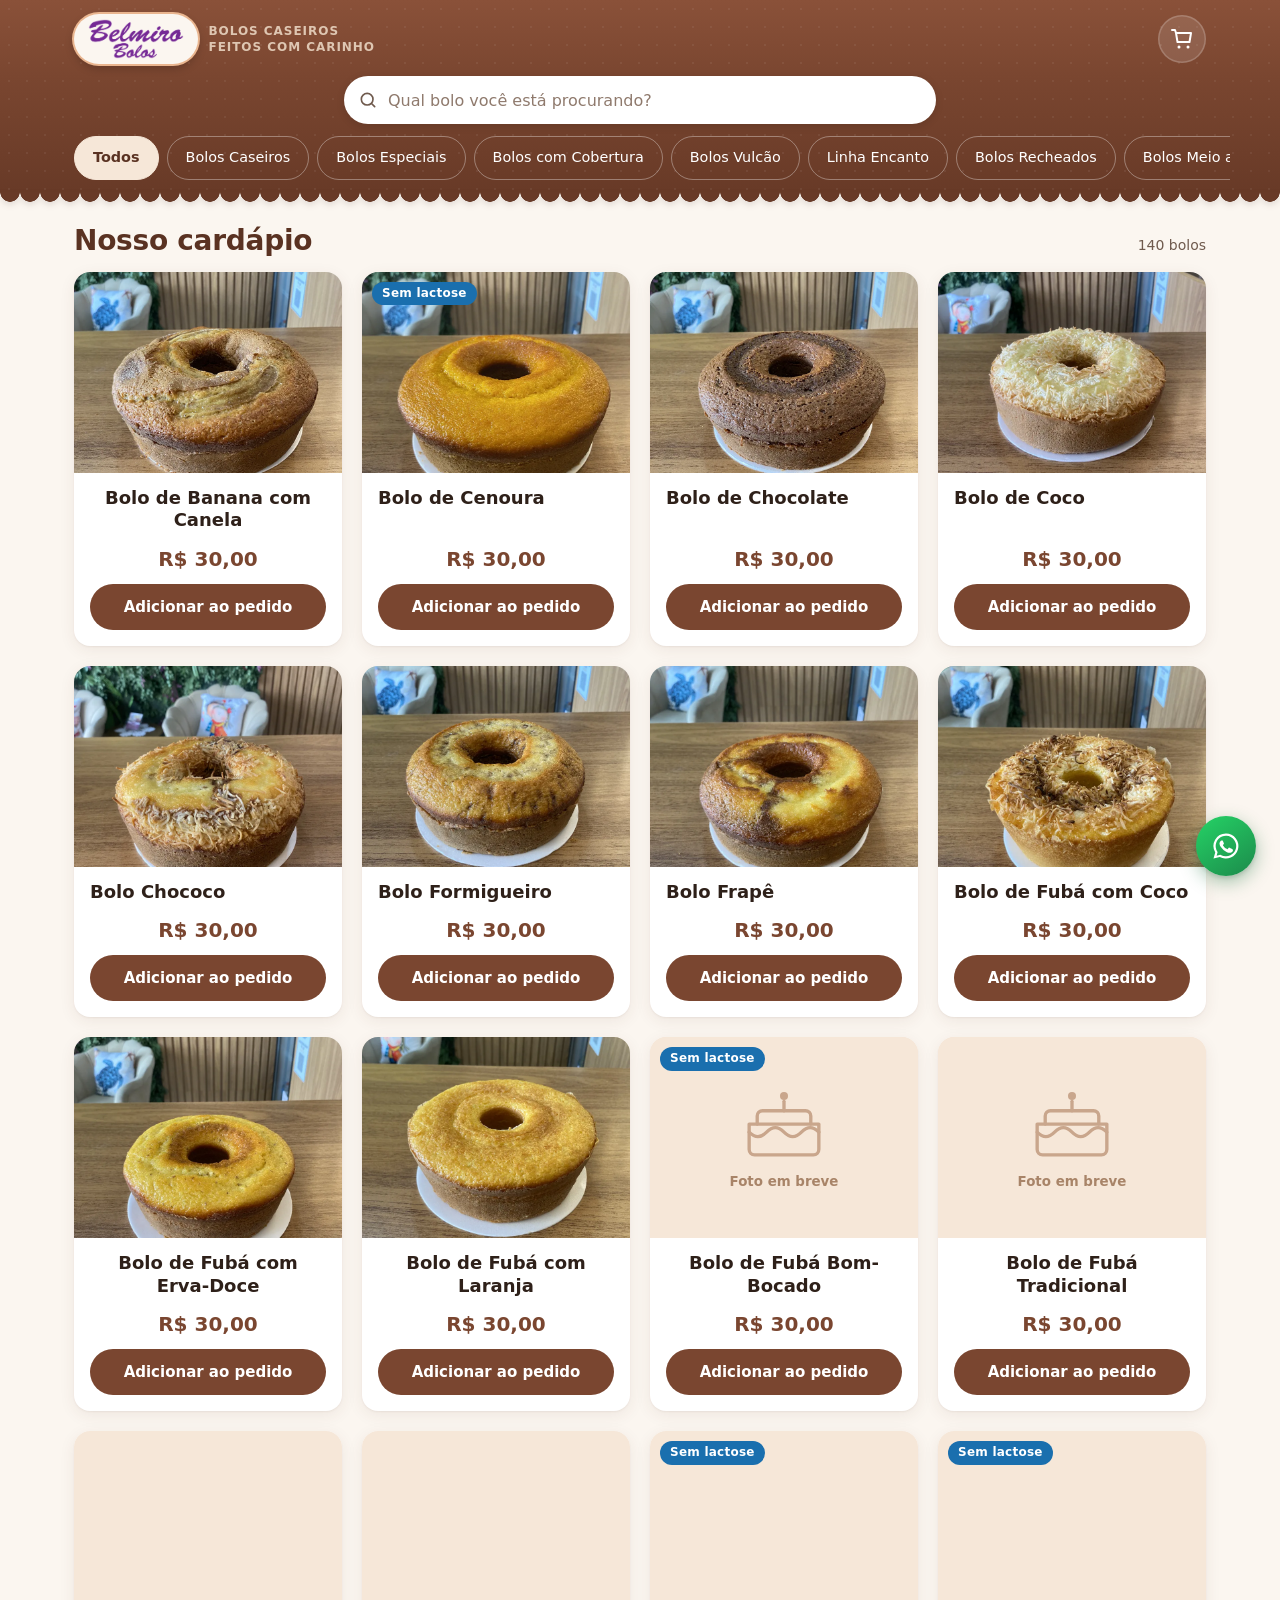
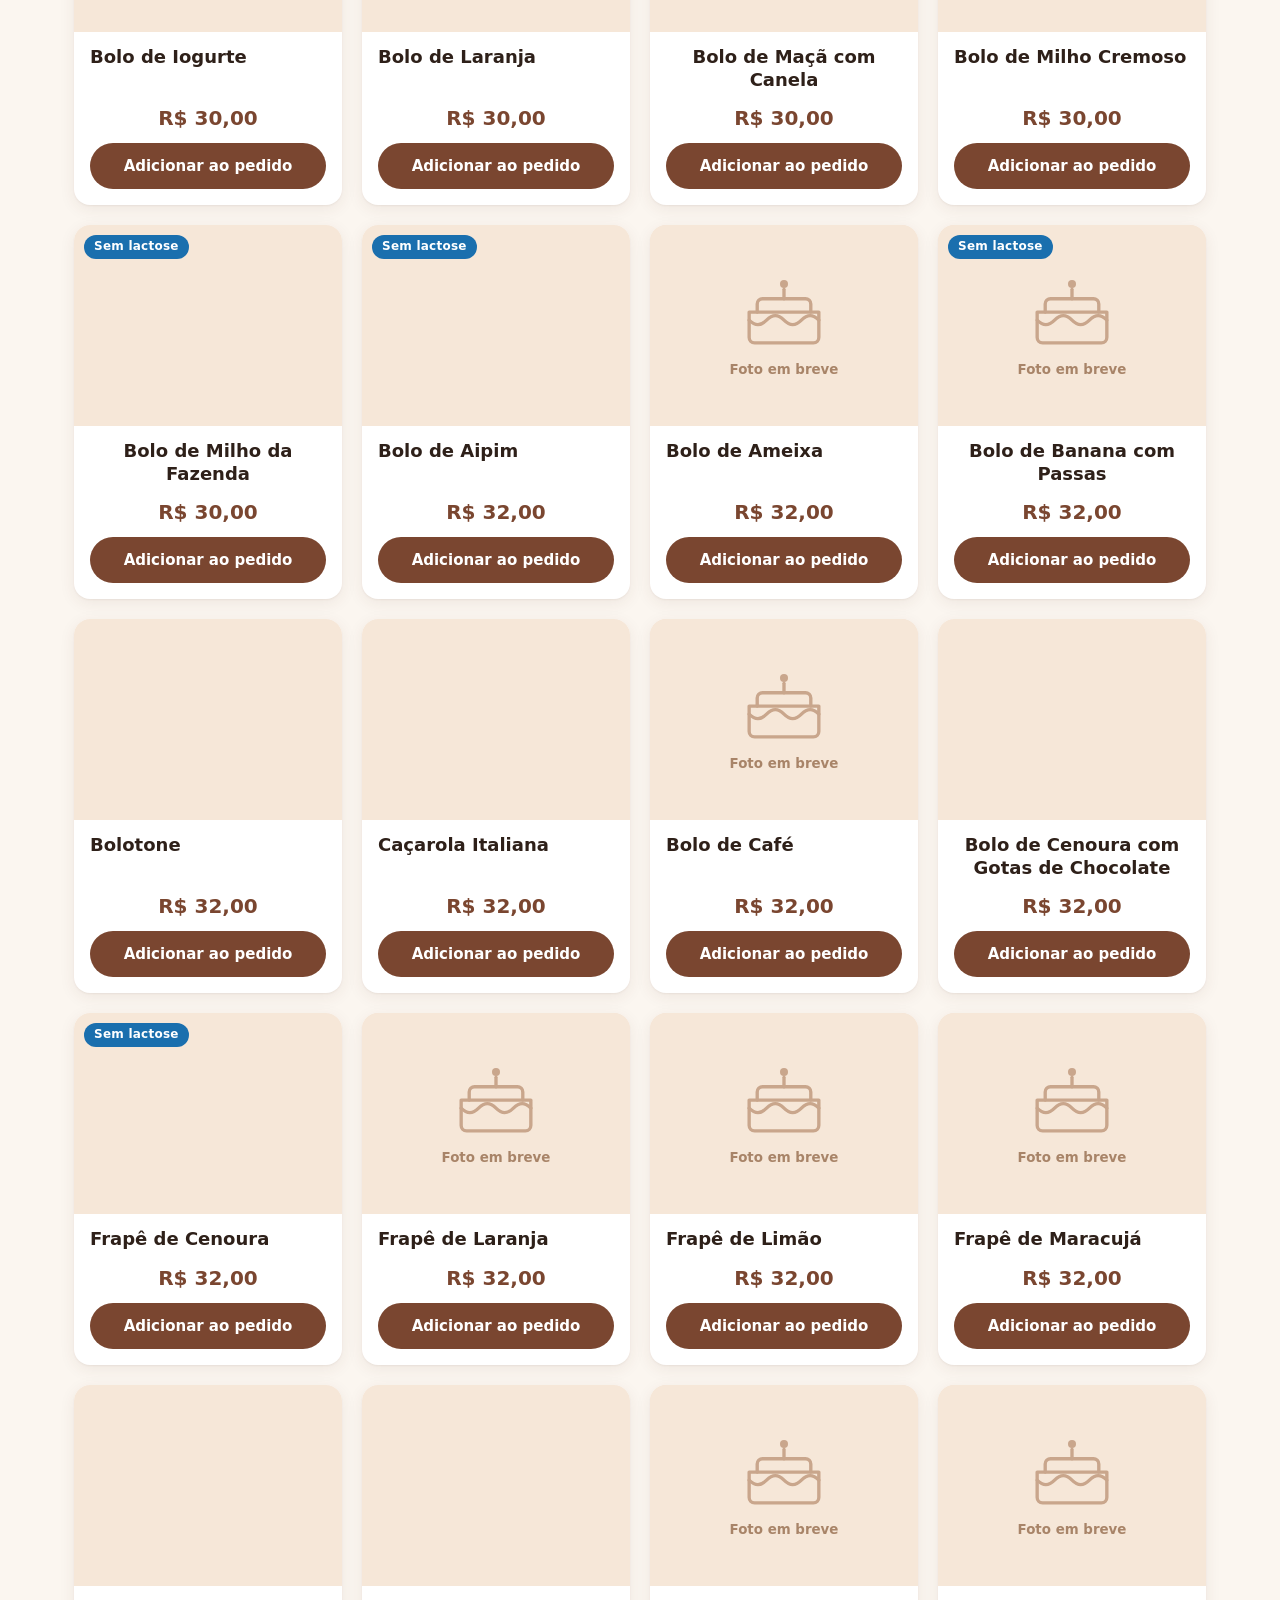
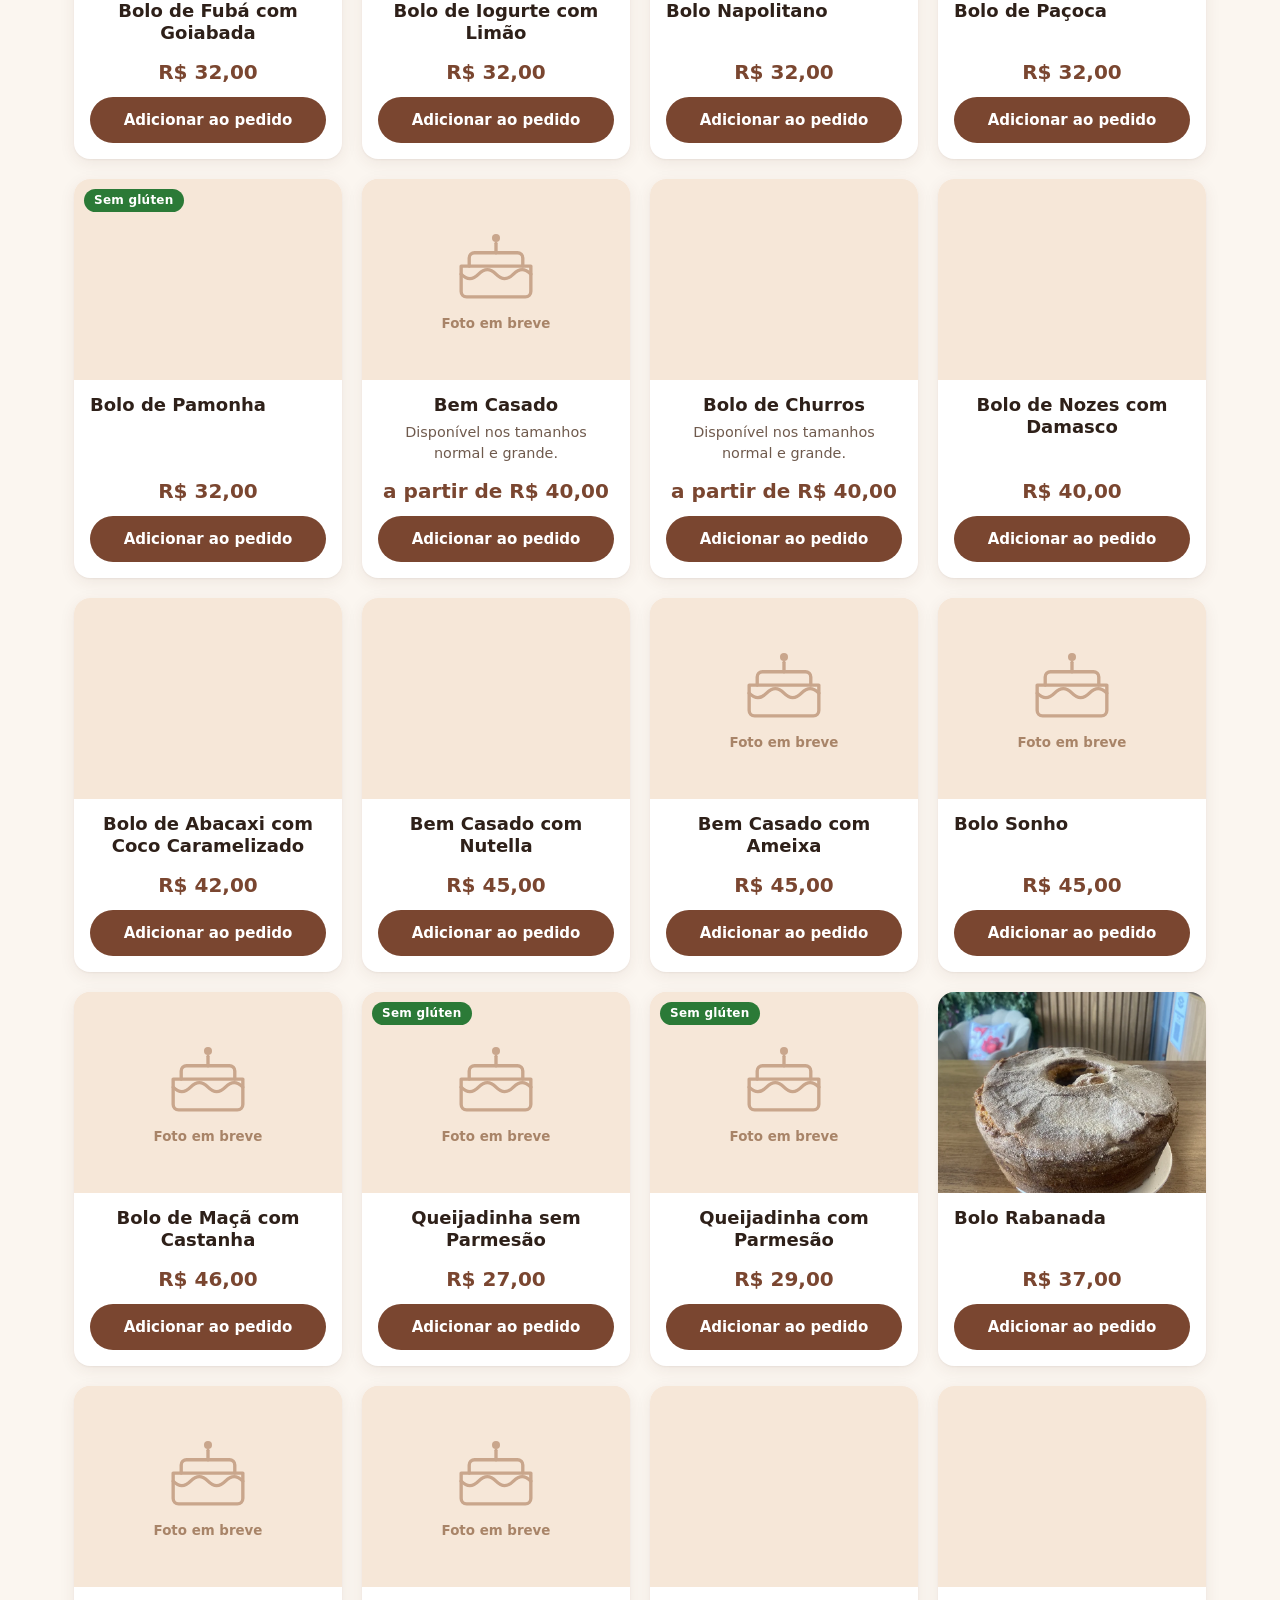
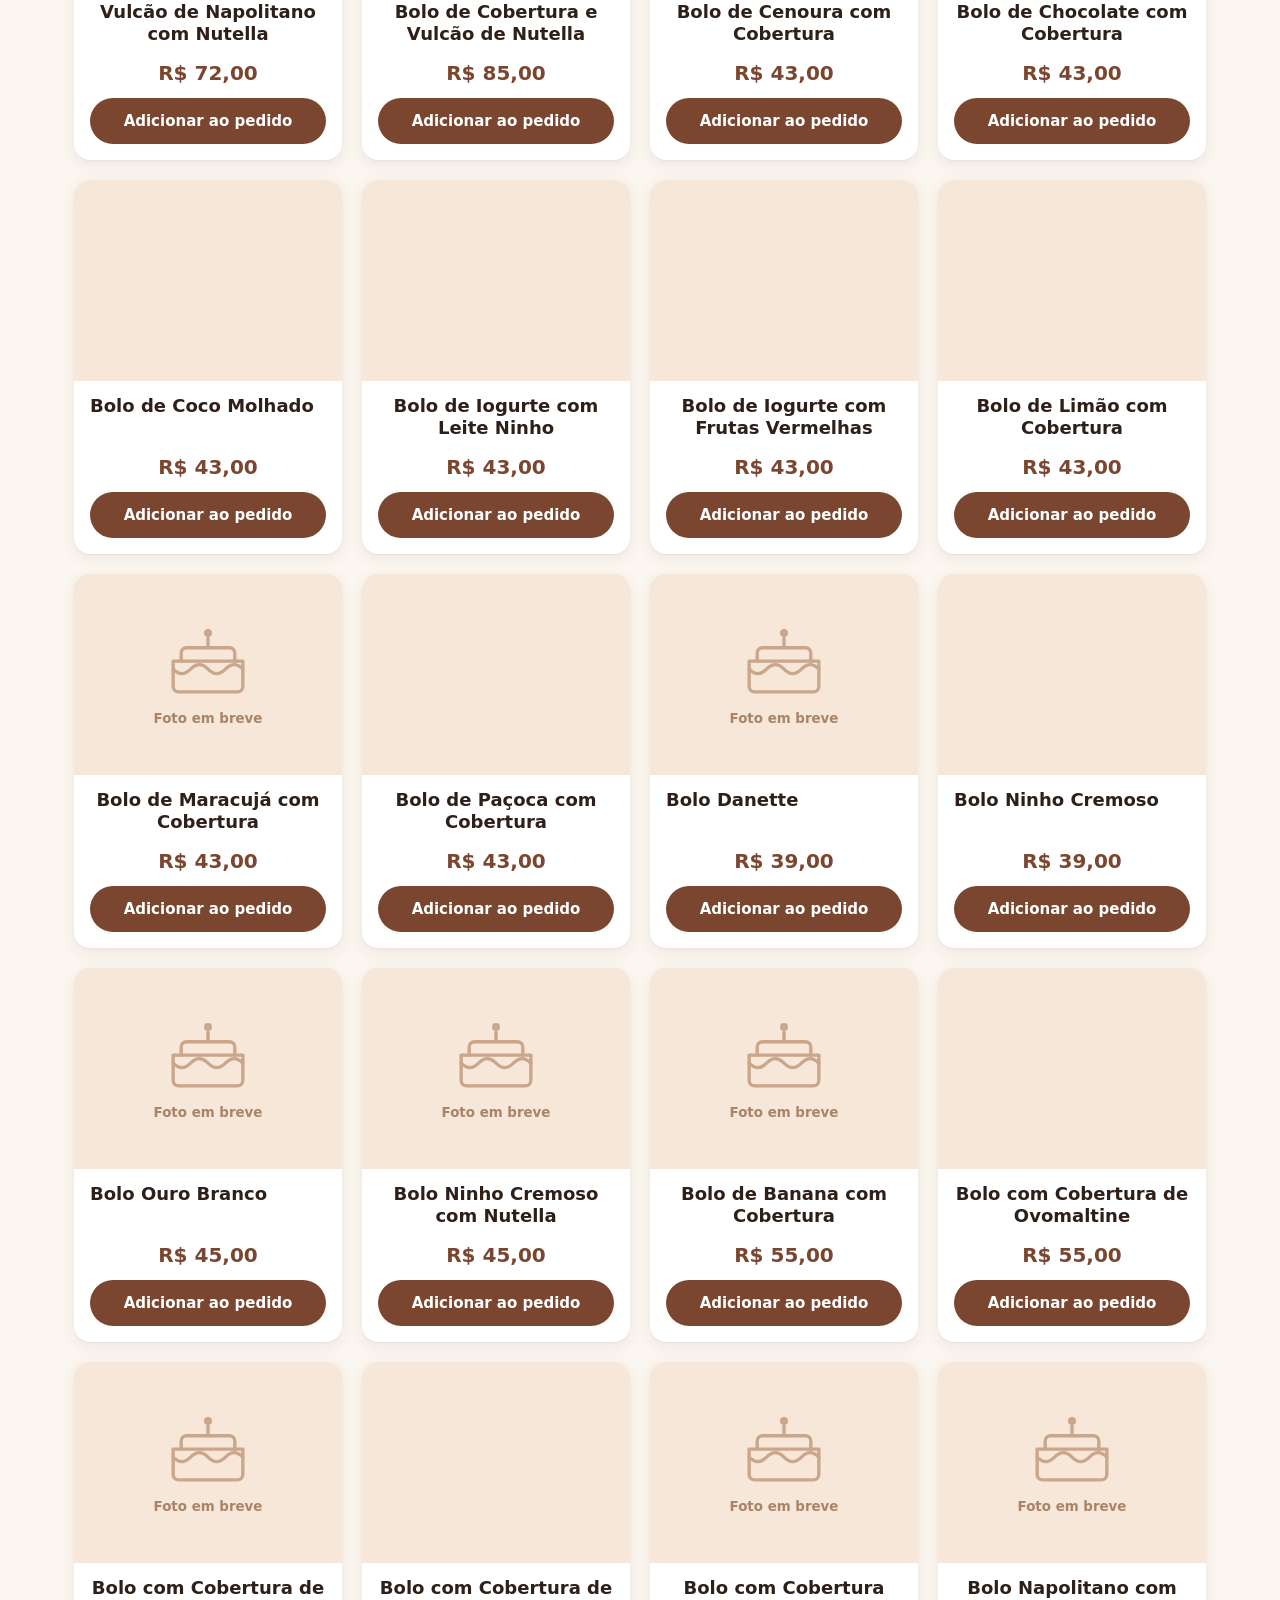
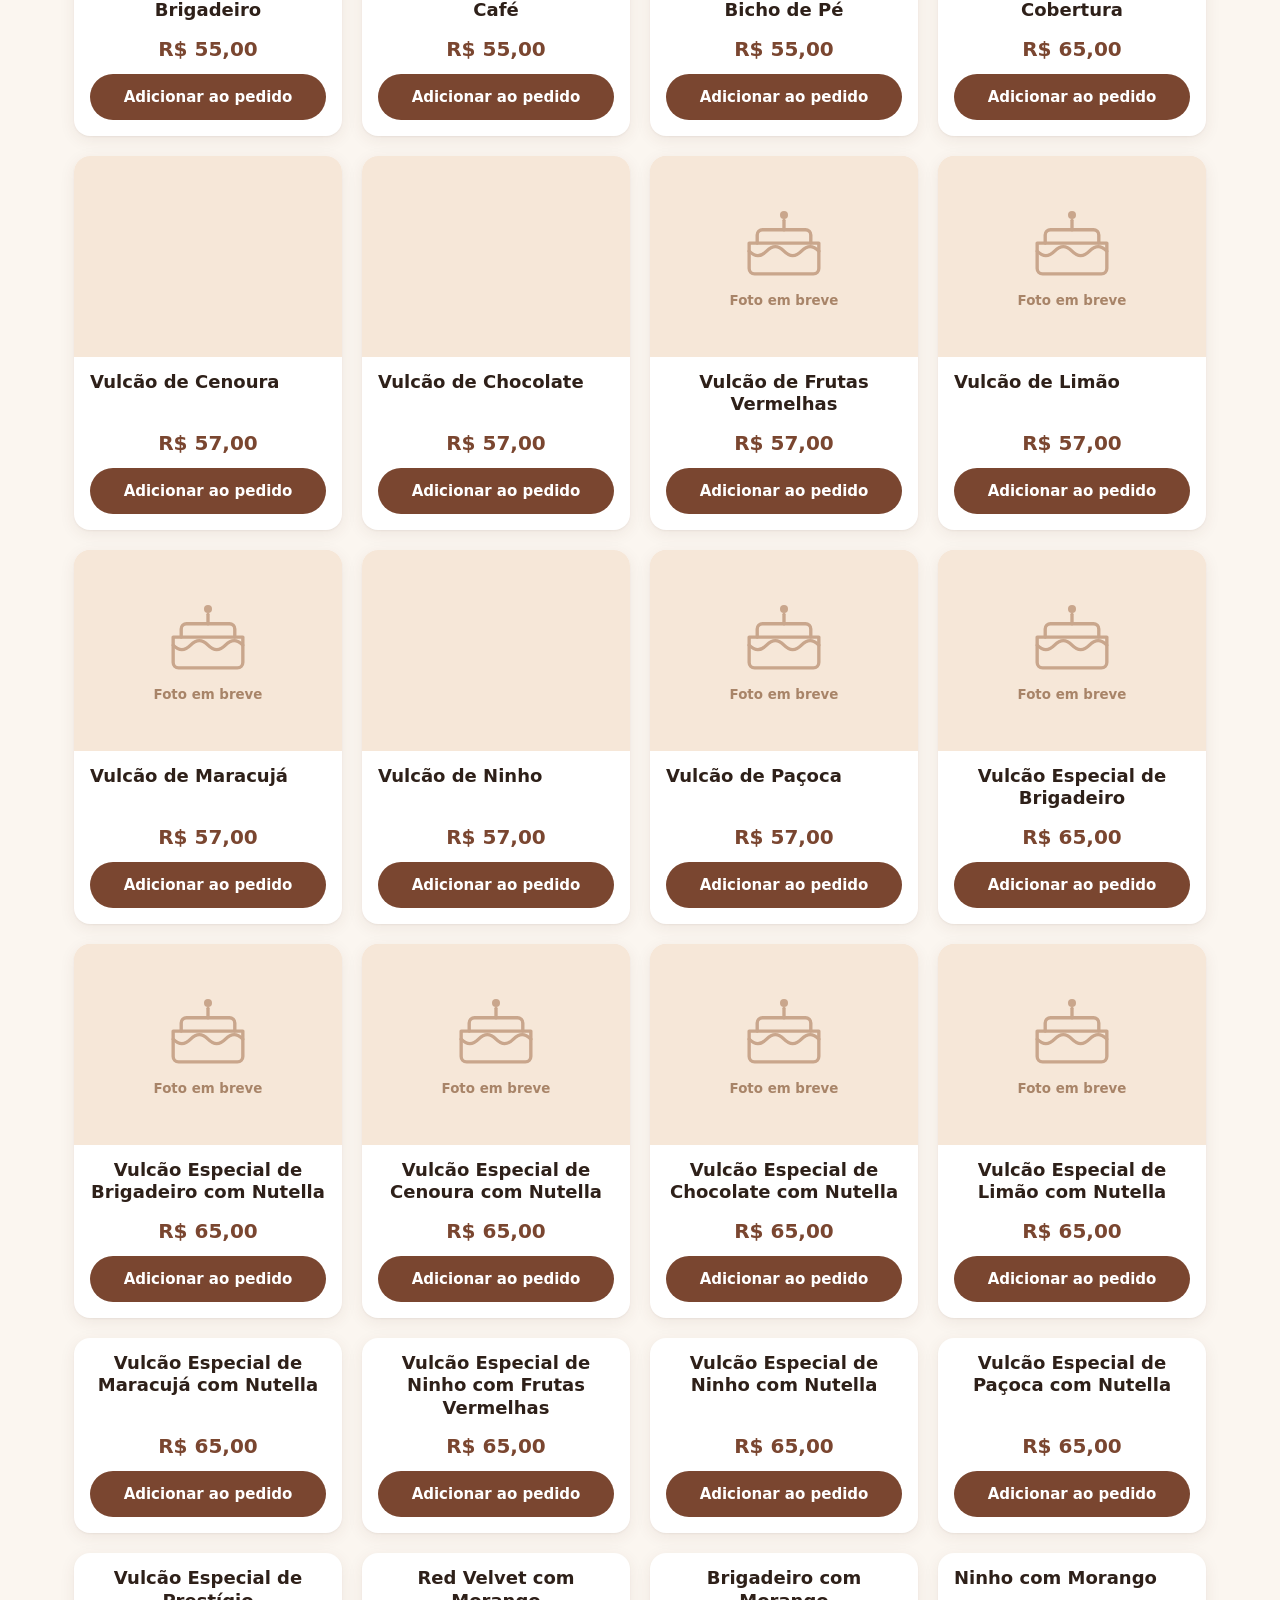
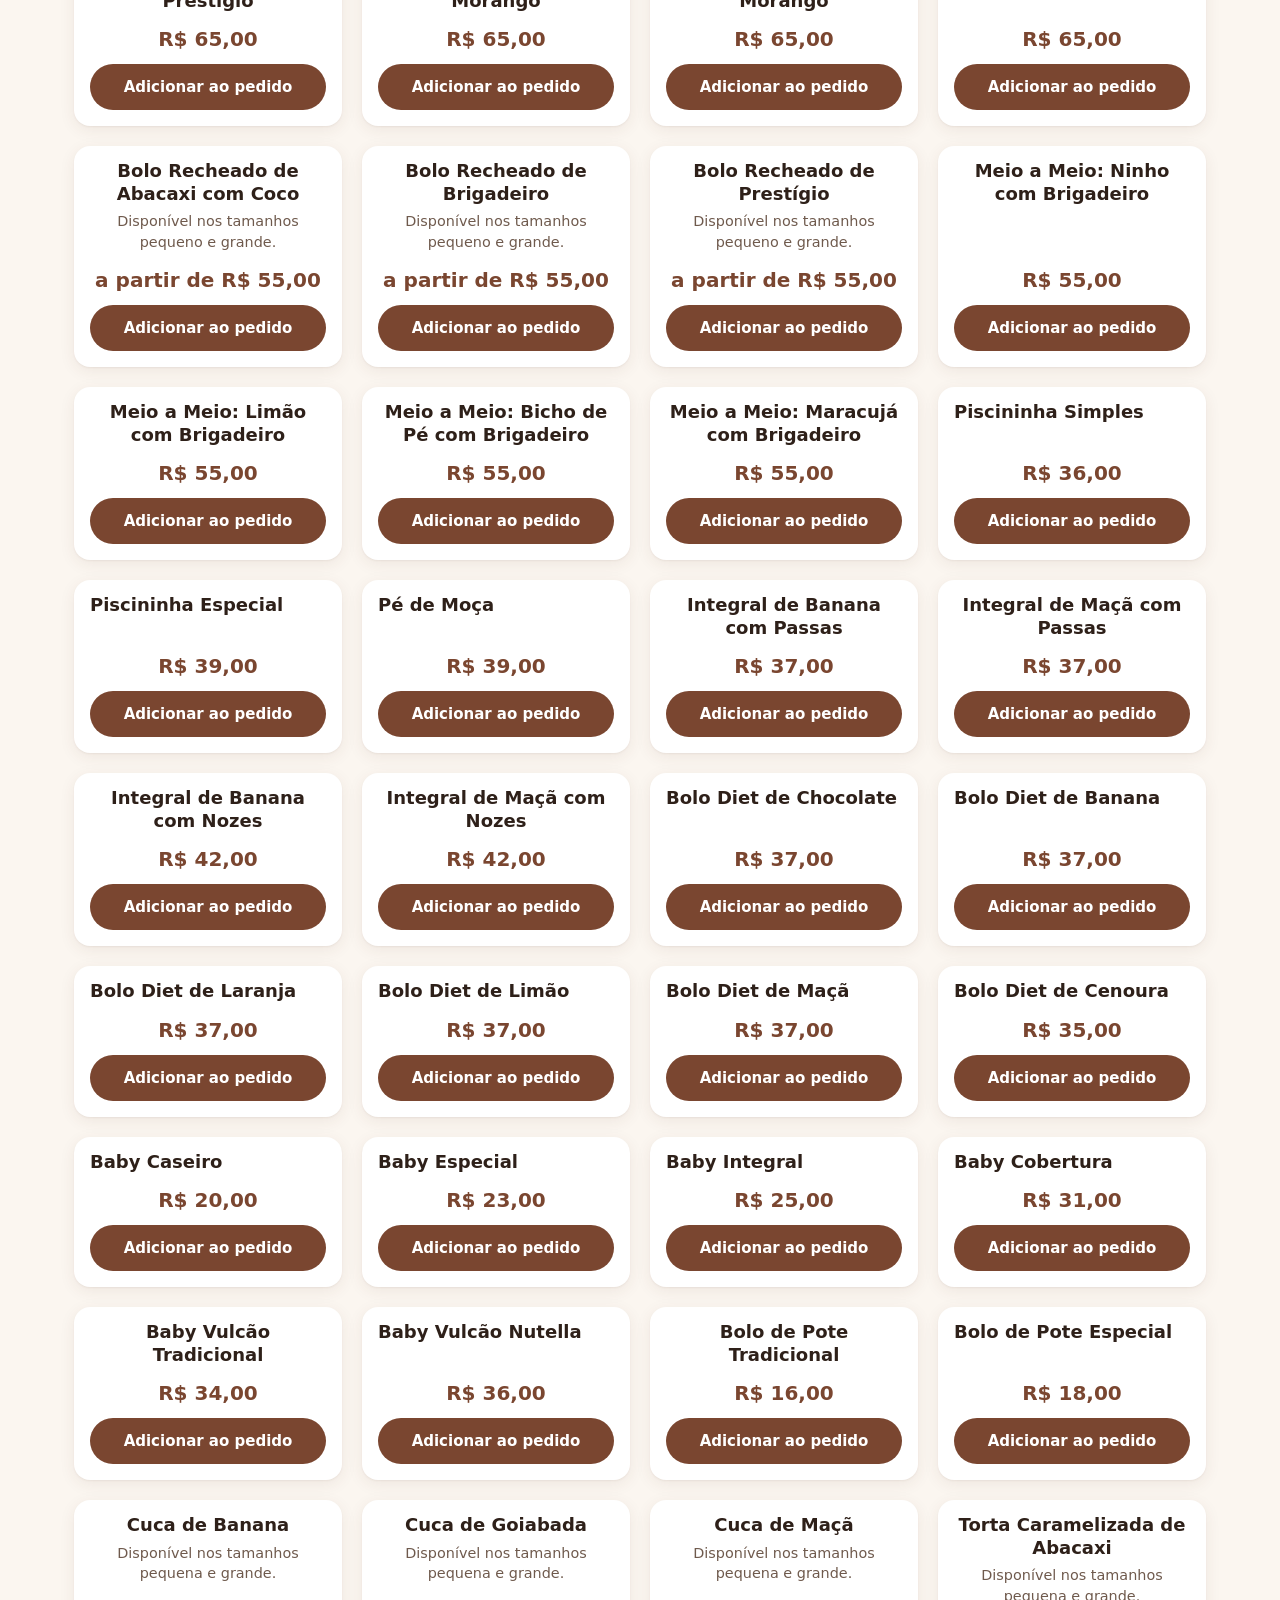
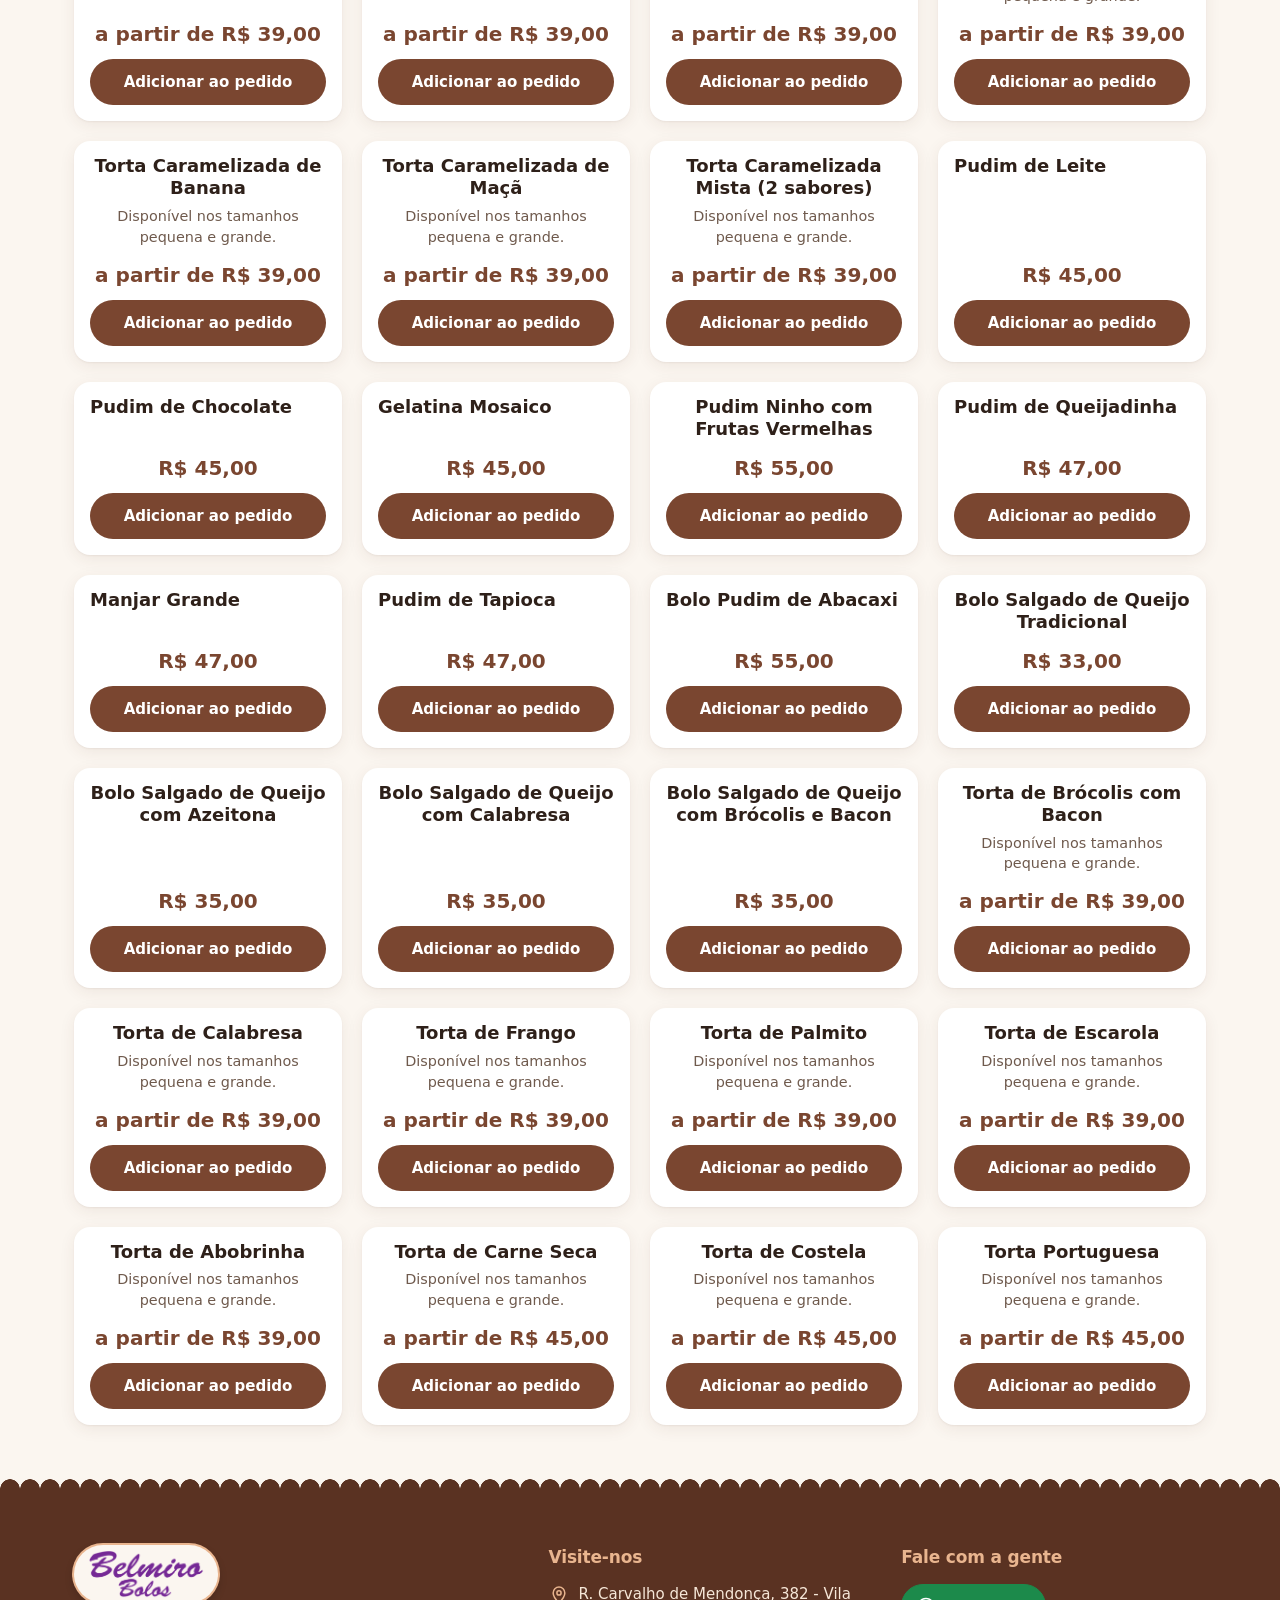
==== commit 8bbcd233: "Indicador do pedido com 2 etapas (Pedido e Seus dados) A 3ª etapa ("WhatsApp") nunca era vista como " ====
--- a/index.html
+++ b/index.html
@@ -184,7 +184,6 @@
     <ol class="etapas" aria-label="Etapas do pedido">
       <li class="etapas__item" data-etapa-indicador="carrinho">Pedido</li>
       <li class="etapas__item" data-etapa-indicador="dados">Seus dados</li>
-      <li class="etapas__item" data-etapa-indicador="enviado">WhatsApp</li>
     </ol>
 
     <!-- Etapa 1: carrinho -->
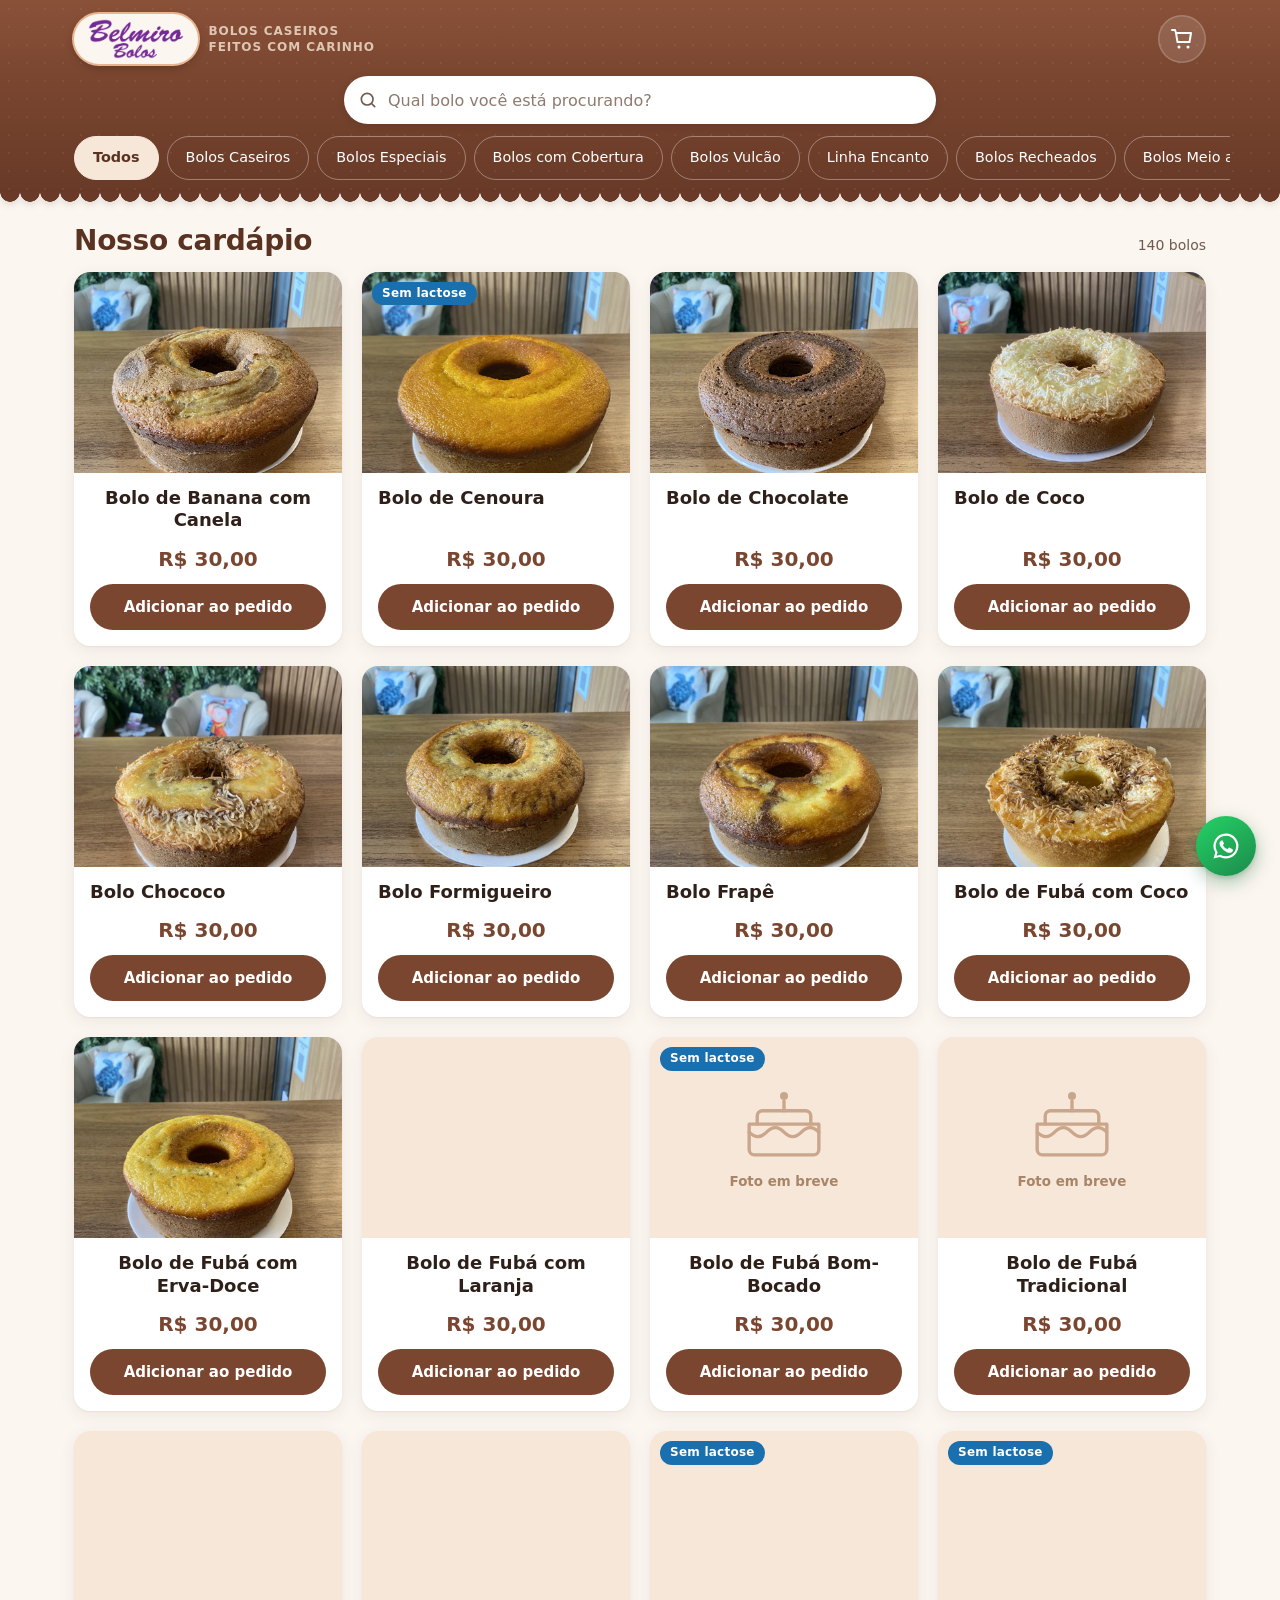
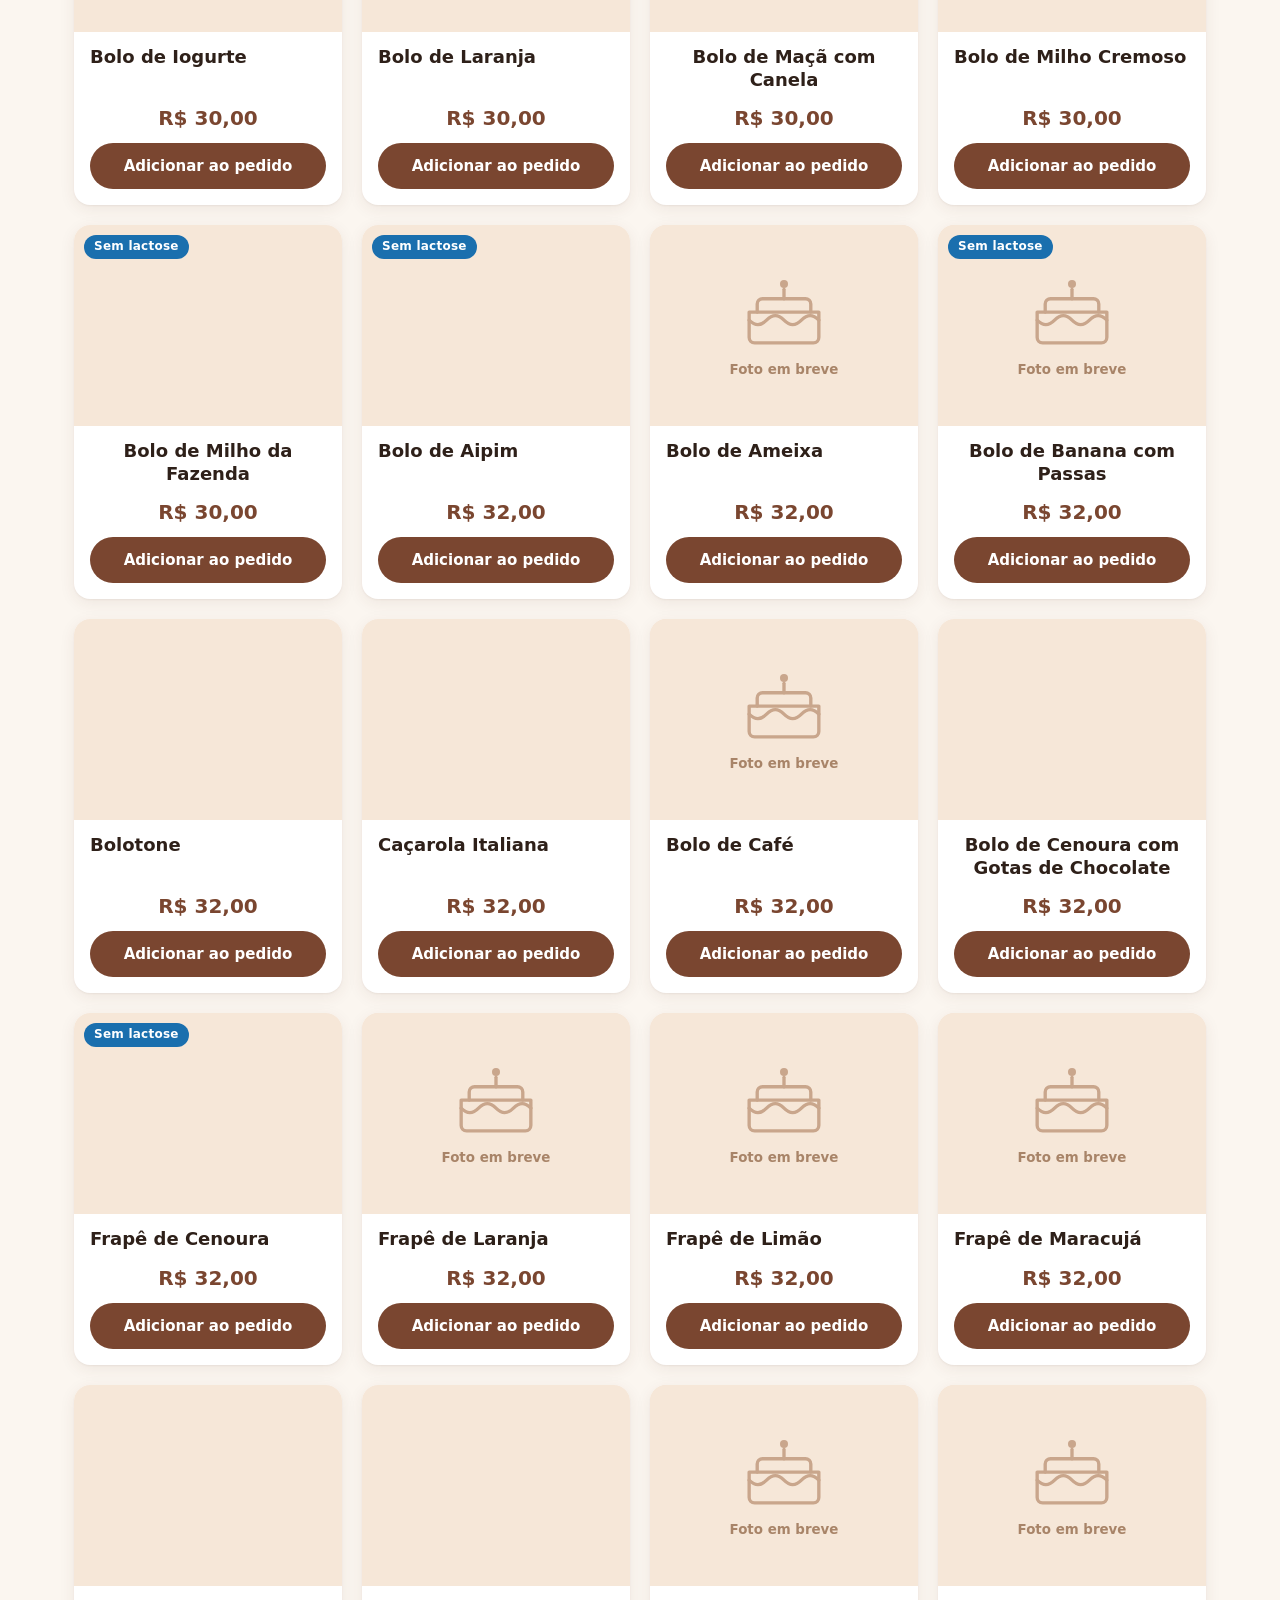
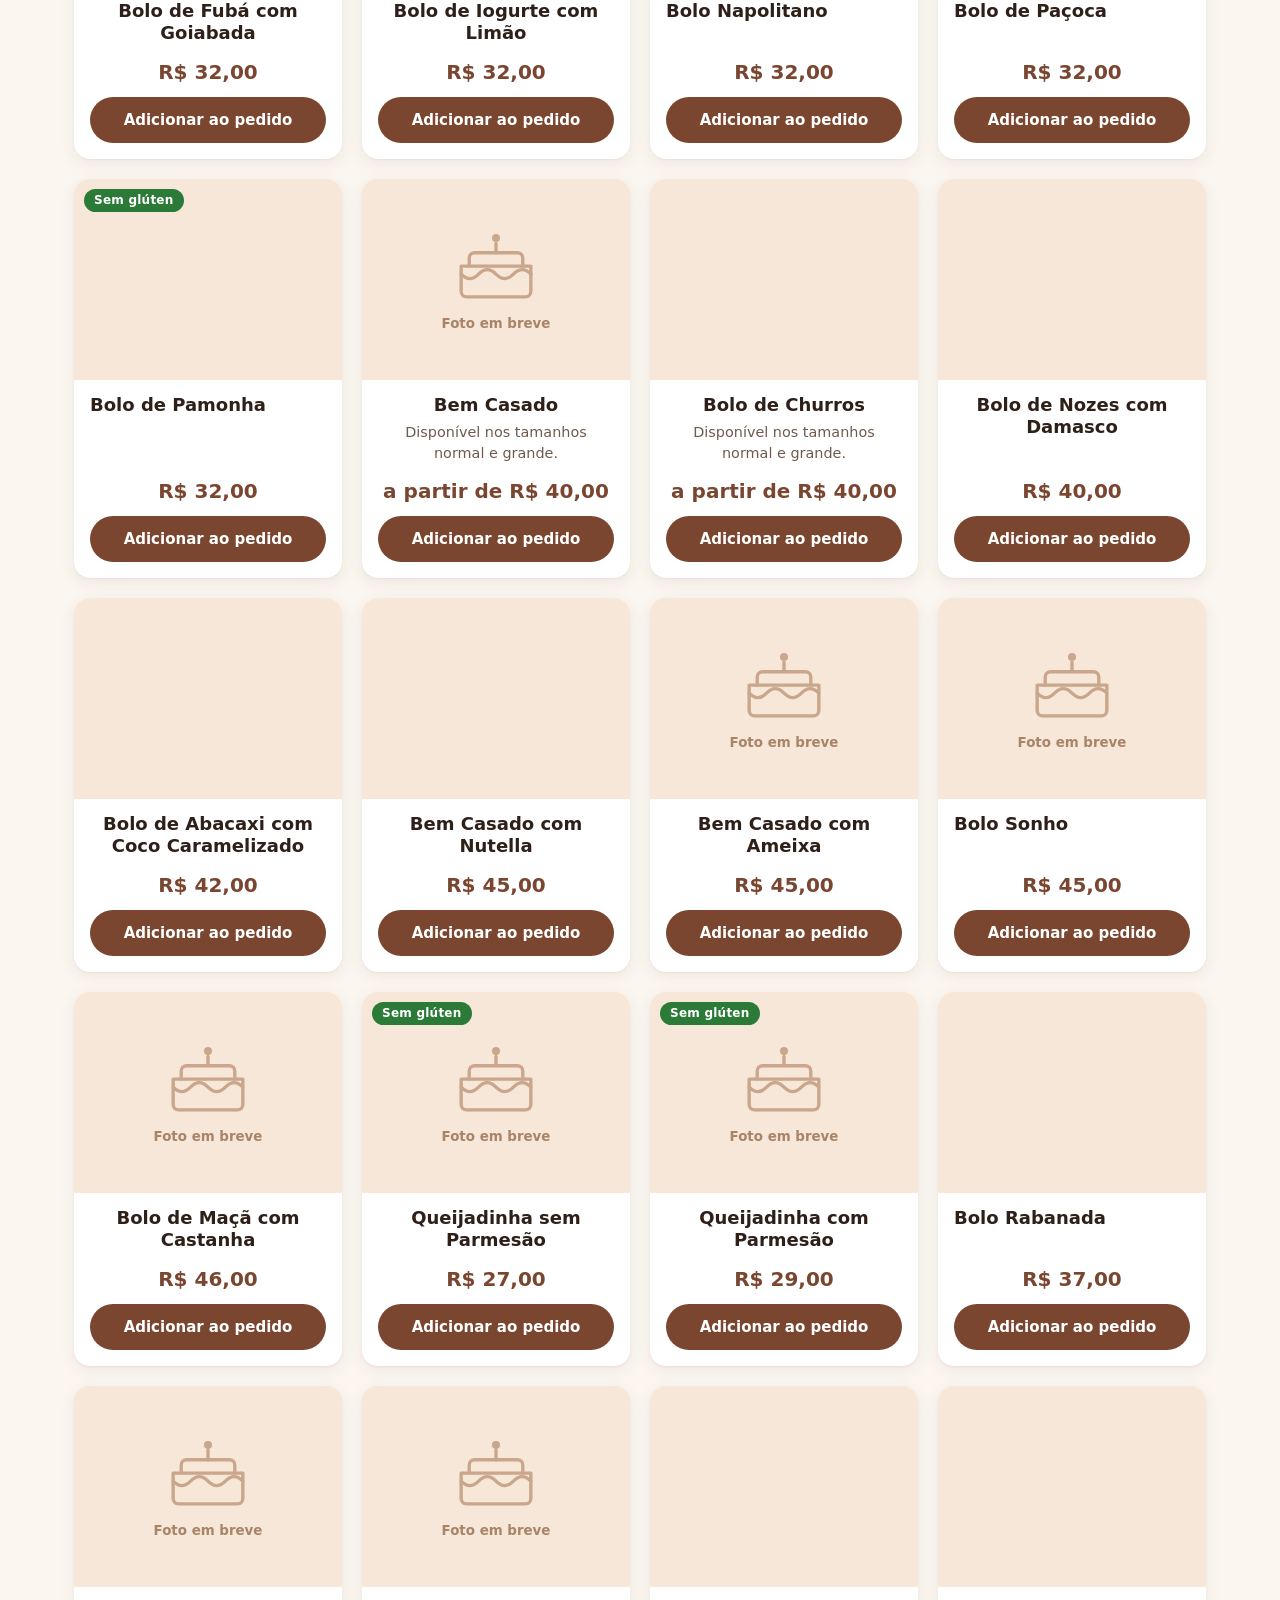
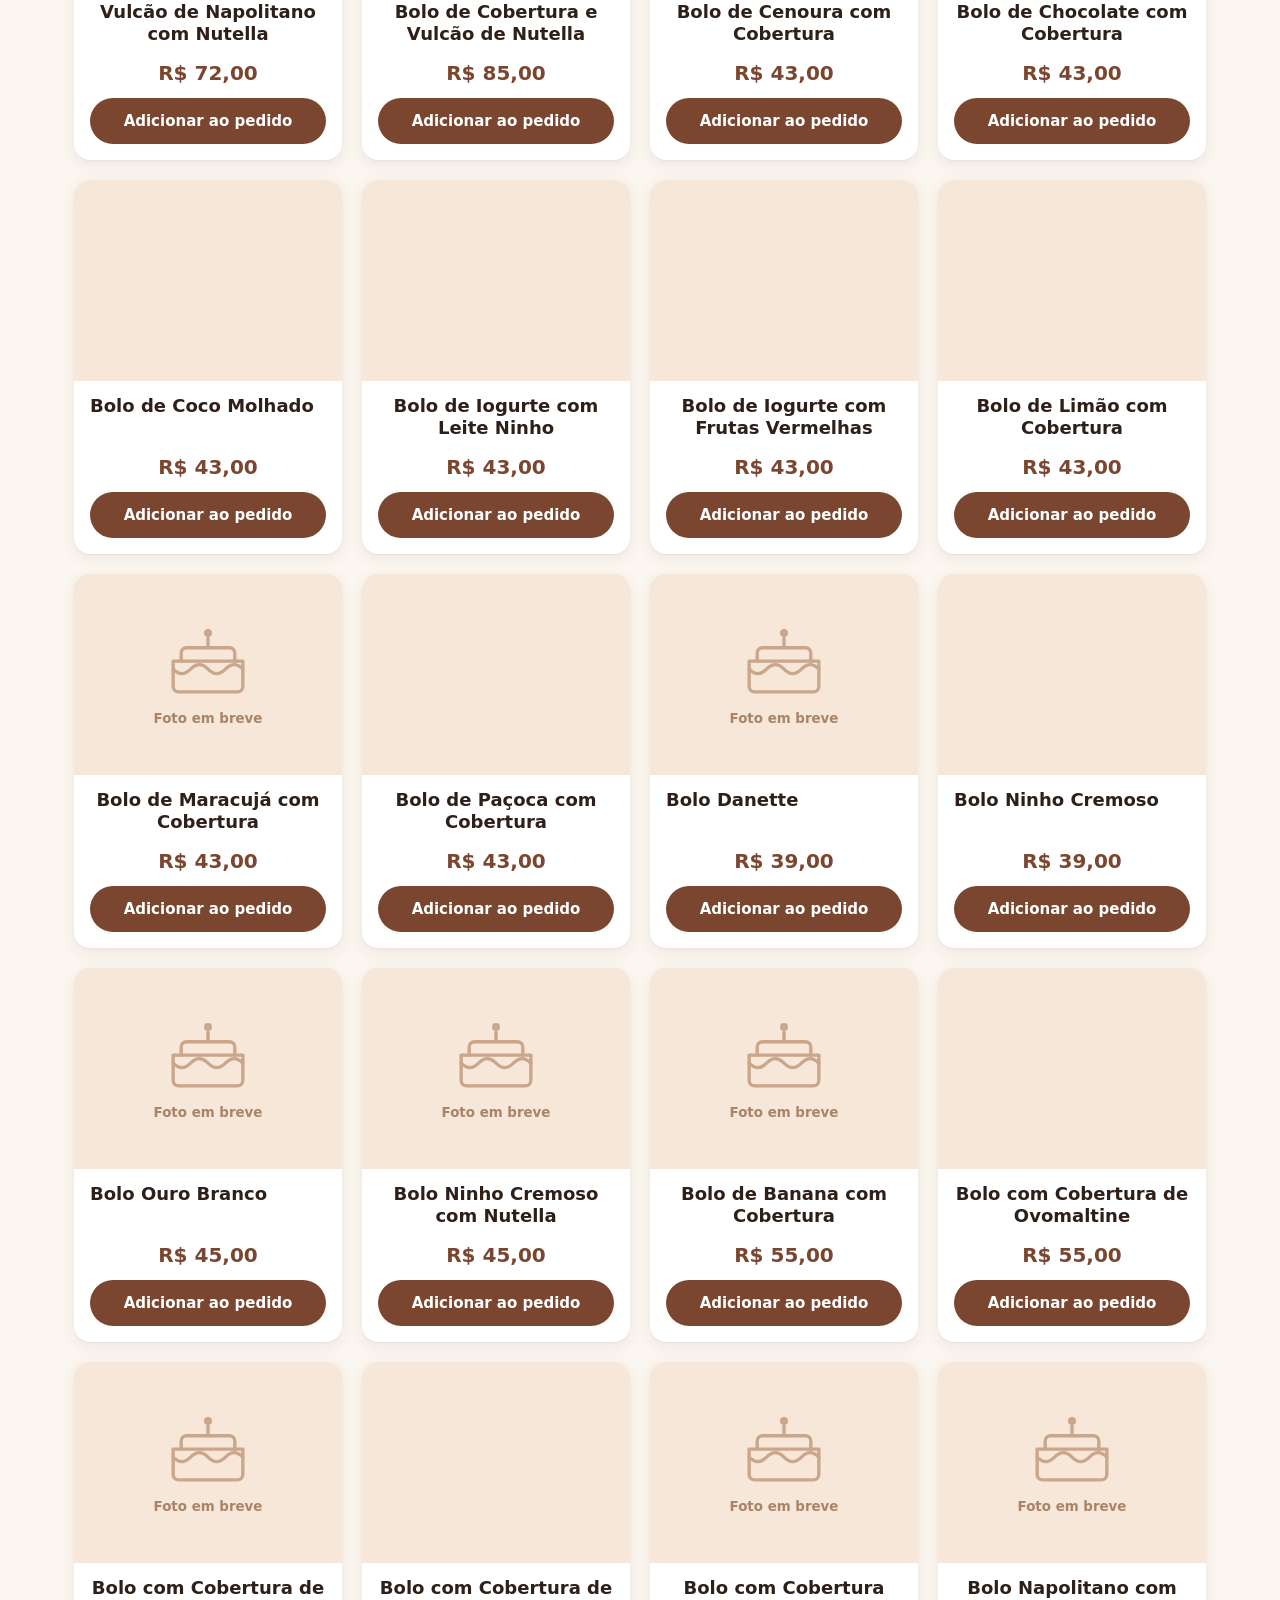
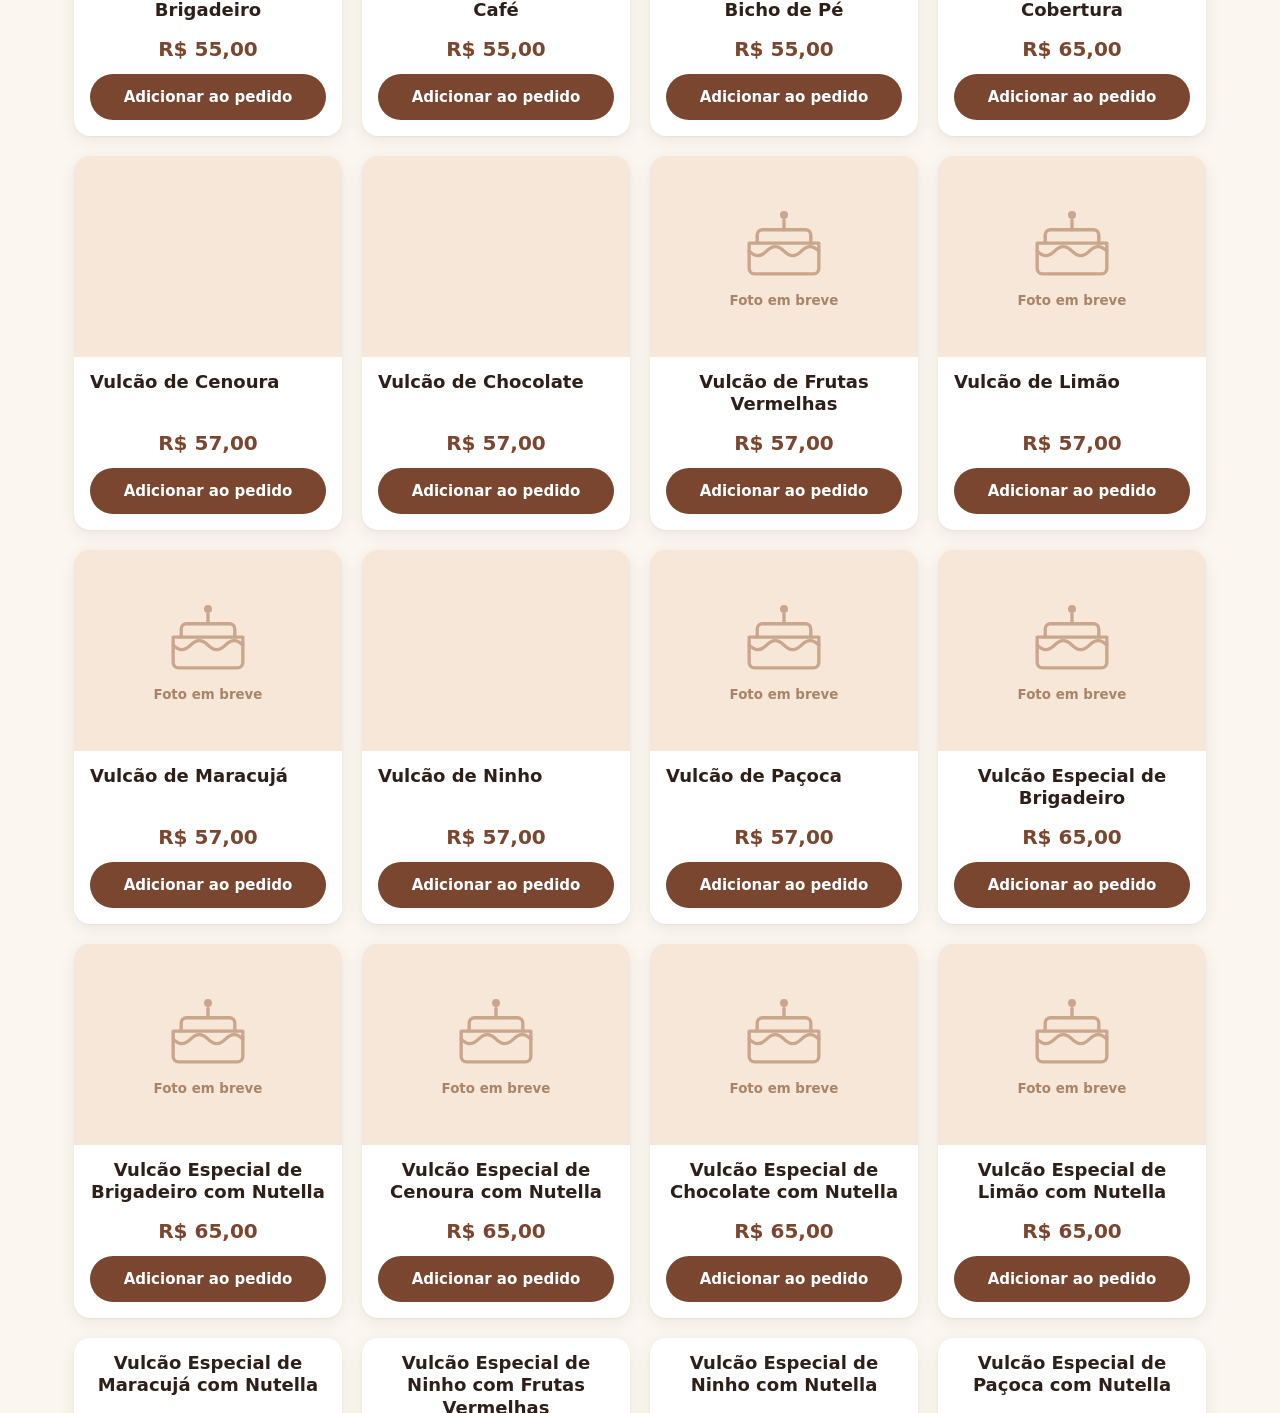
==== commit 34a7b4ca: "Rodapé: botão do WhatsApp com o mesmo estilo do Instagram e Facebook Co-Authored-By: Claude Opus 5.5" ====
--- a/index.html
+++ b/index.html
@@ -30,8 +30,8 @@
   <link rel="preconnect" href="https://fonts.googleapis.com">
   <link rel="preconnect" href="https://fonts.gstatic.com" crossorigin>
   <link rel="stylesheet" href="https://fonts.googleapis.com/css2?family=Bricolage+Grotesque:opsz,wght@12..96,600..800&family=Plus+Jakarta+Sans:wght@400..800&display=swap">
-  <link rel="stylesheet" href="css/style.css?v=20261010-2">
-  <script src="js/app.js?v=20261010-2" defer></script>
+  <link rel="stylesheet" href="css/style.css?v=20261010-3">
+  <script src="js/app.js?v=20261010-3" defer></script>
 </head>
 <body>
   <a class="pular-link" href="#cardapio">Pular para o cardápio</a>
--- a/css/style.css
+++ b/css/style.css
@@ -592,8 +592,6 @@
 }
 .social:hover { background: rgba(255, 255, 255, .14); border-color: rgba(255, 255, 255, .4); }
 .social:active { transform: scale(.97); }
-.social--whatsapp { background: var(--whatsapp); border-color: var(--whatsapp); }
-.social--whatsapp:hover { background: var(--whatsapp-escuro); border-color: var(--whatsapp-escuro); }
 
 /* Celular: rodapé centralizado, em blocos da mesma largura */
 @media (max-width: 599px) {
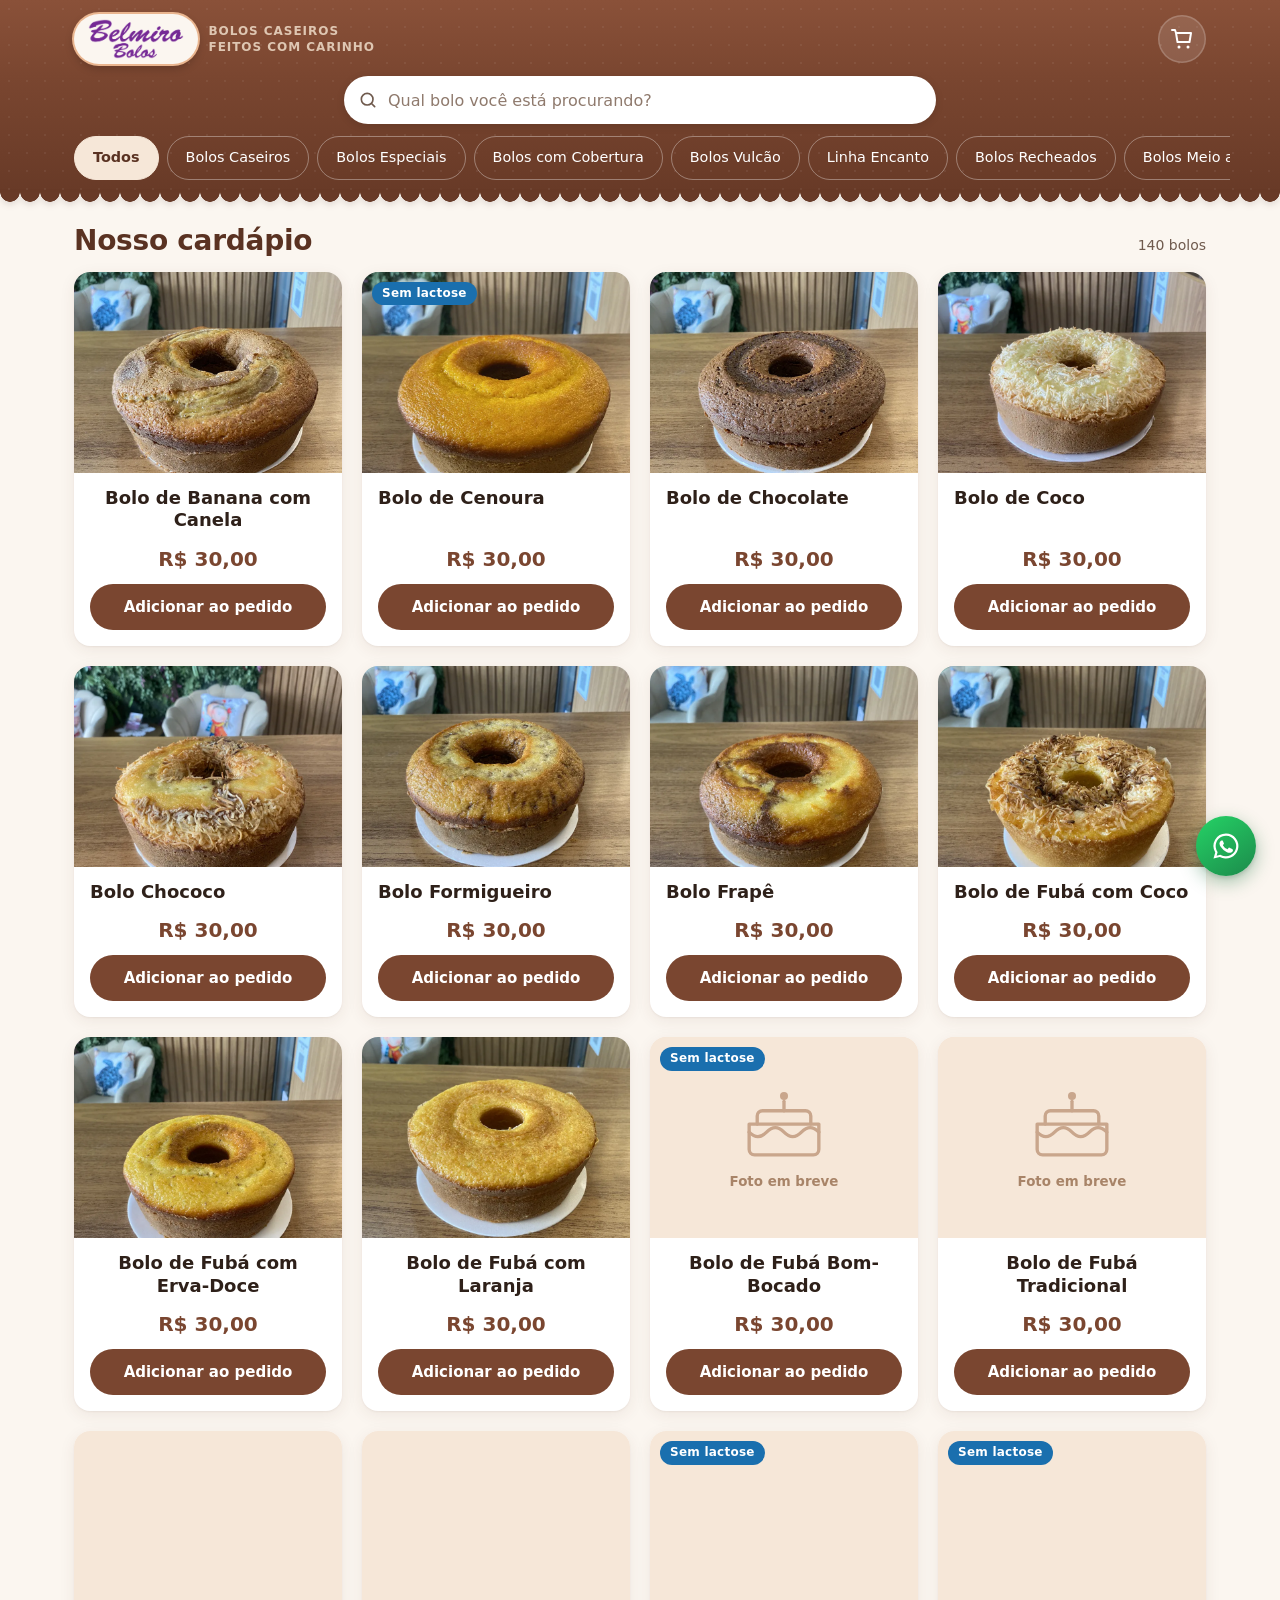
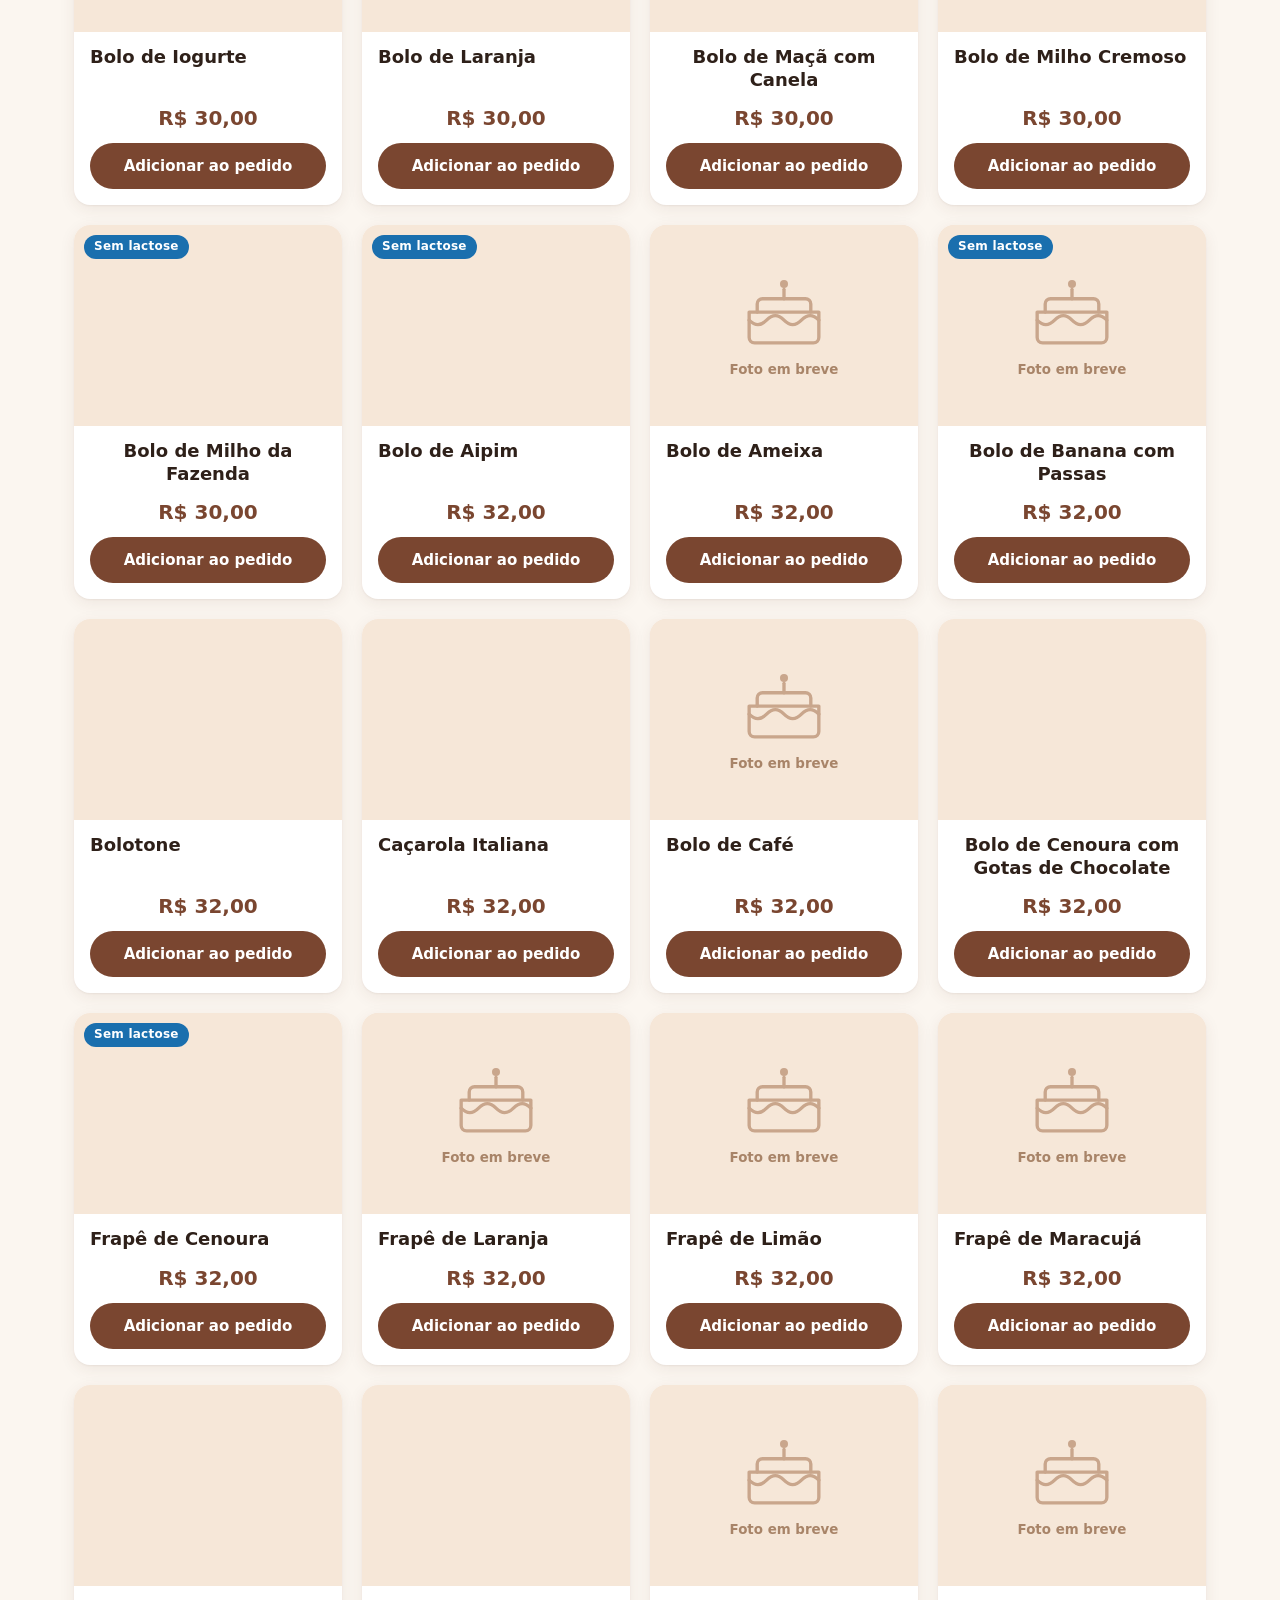
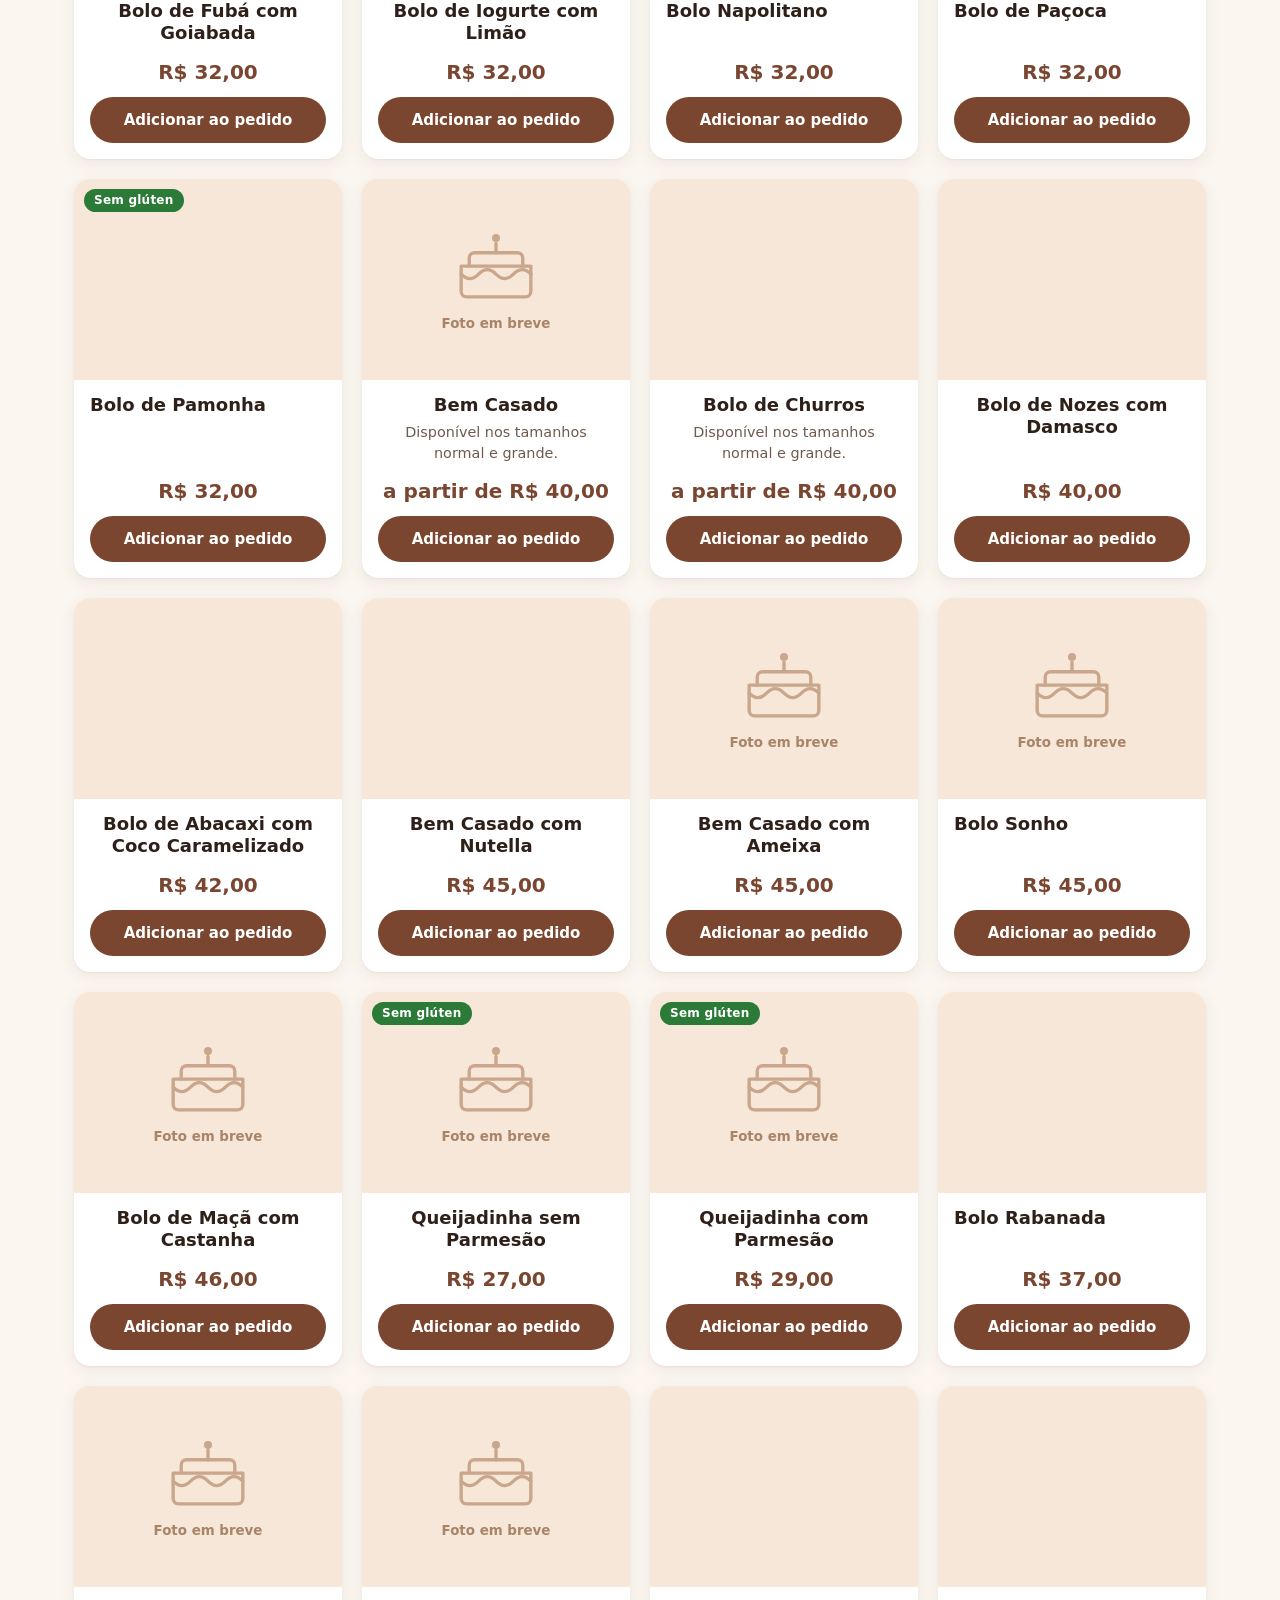
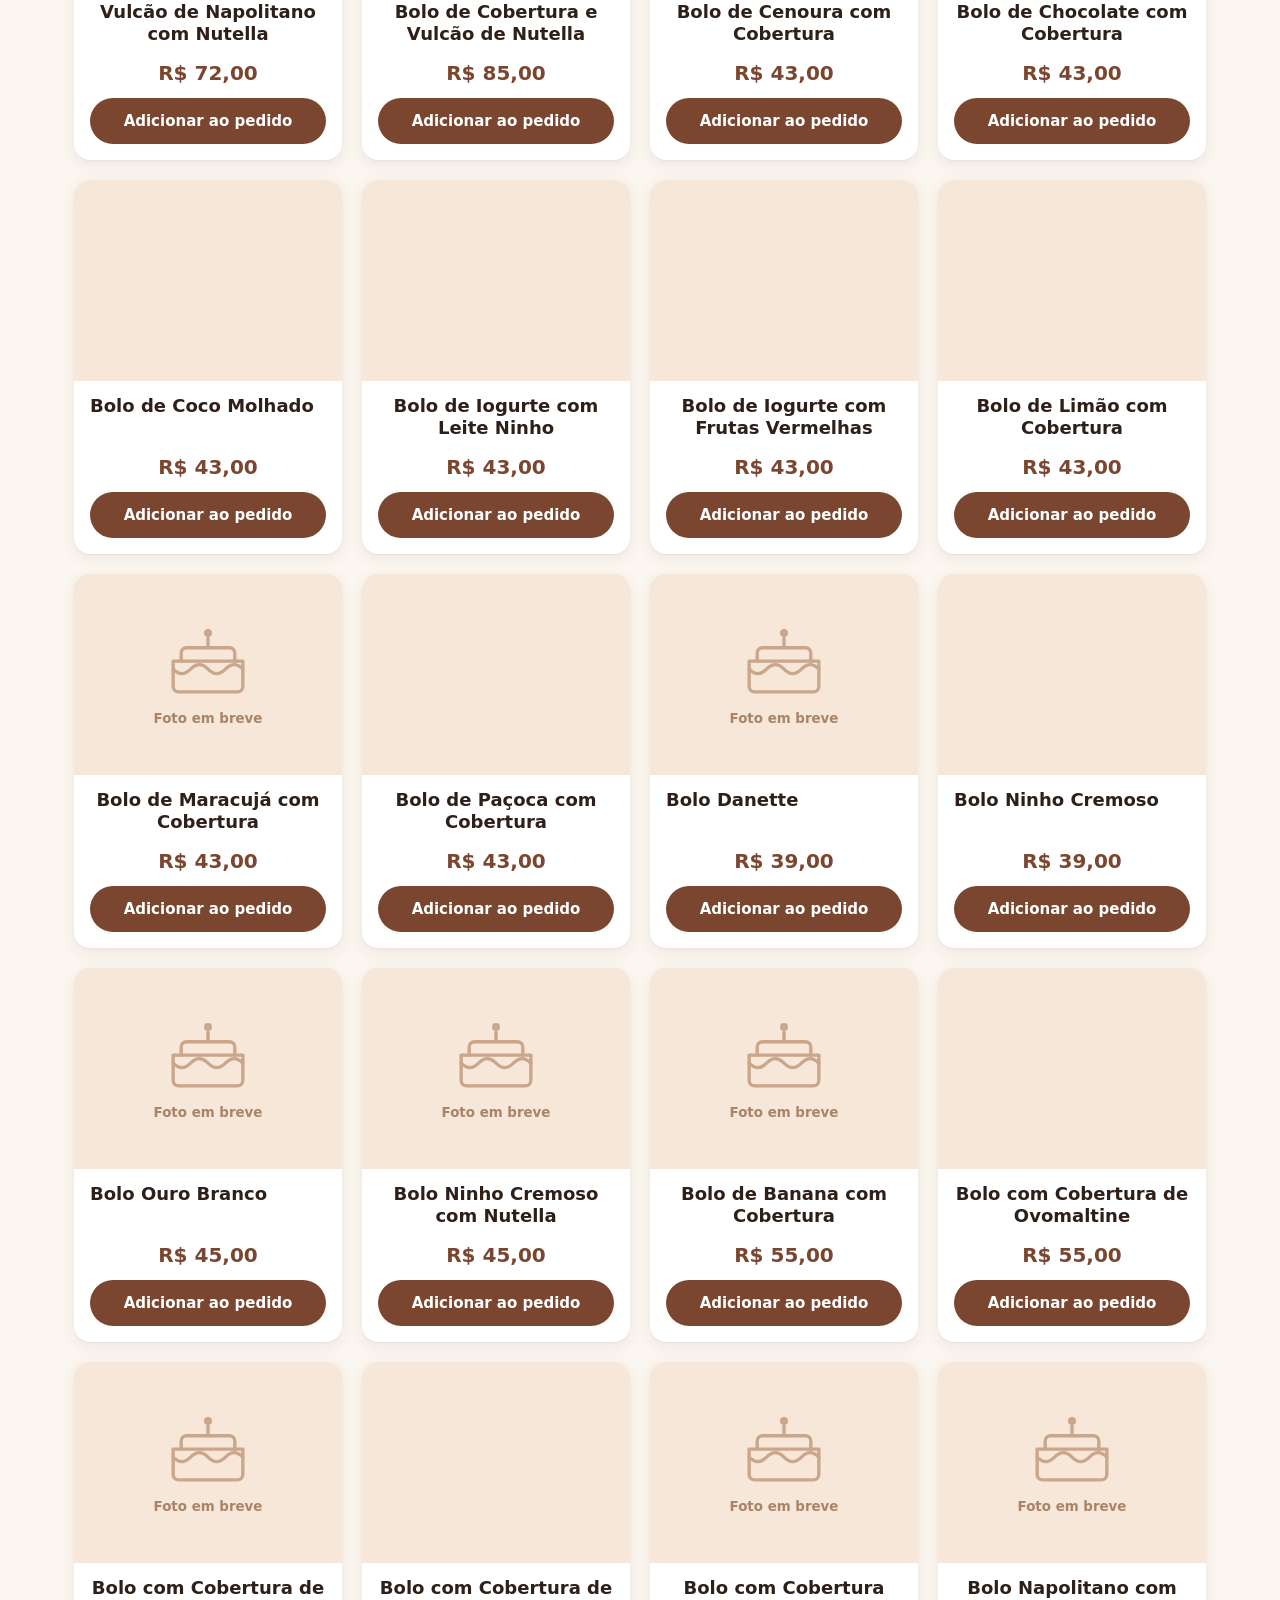
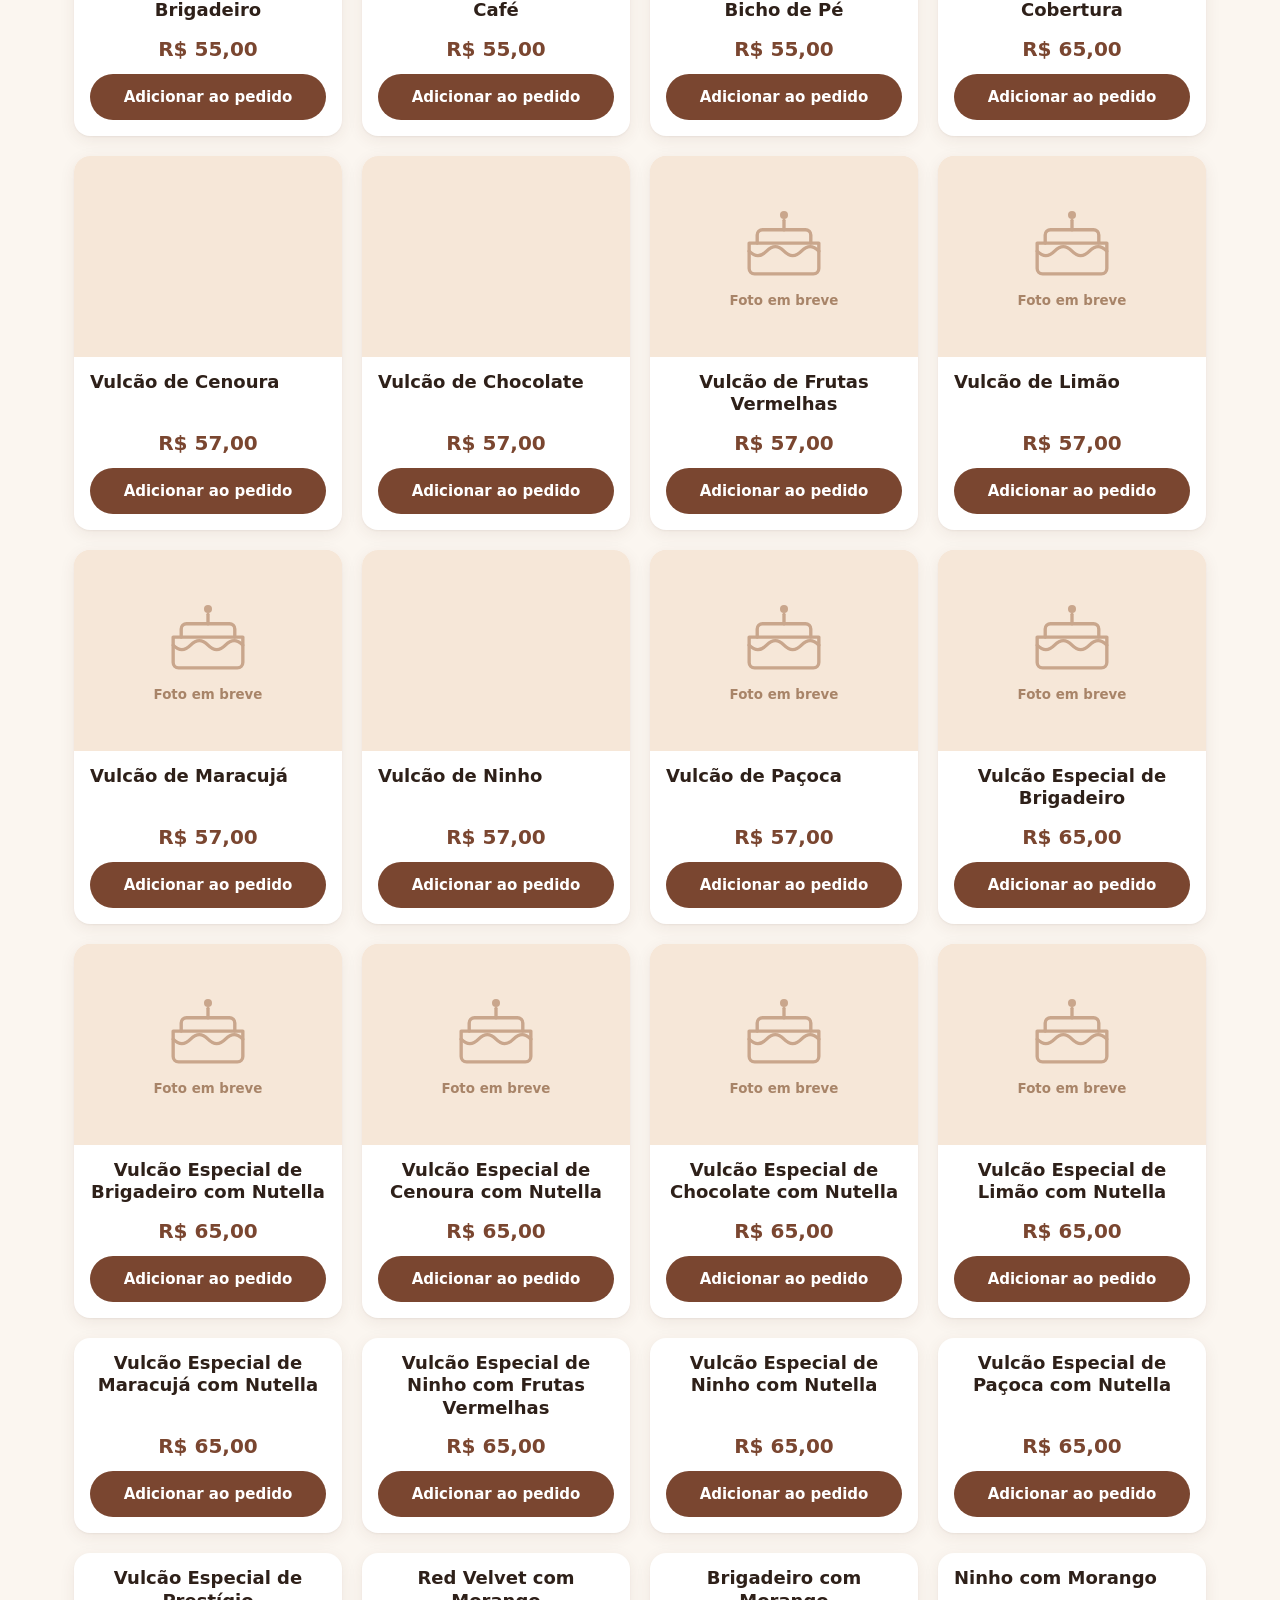
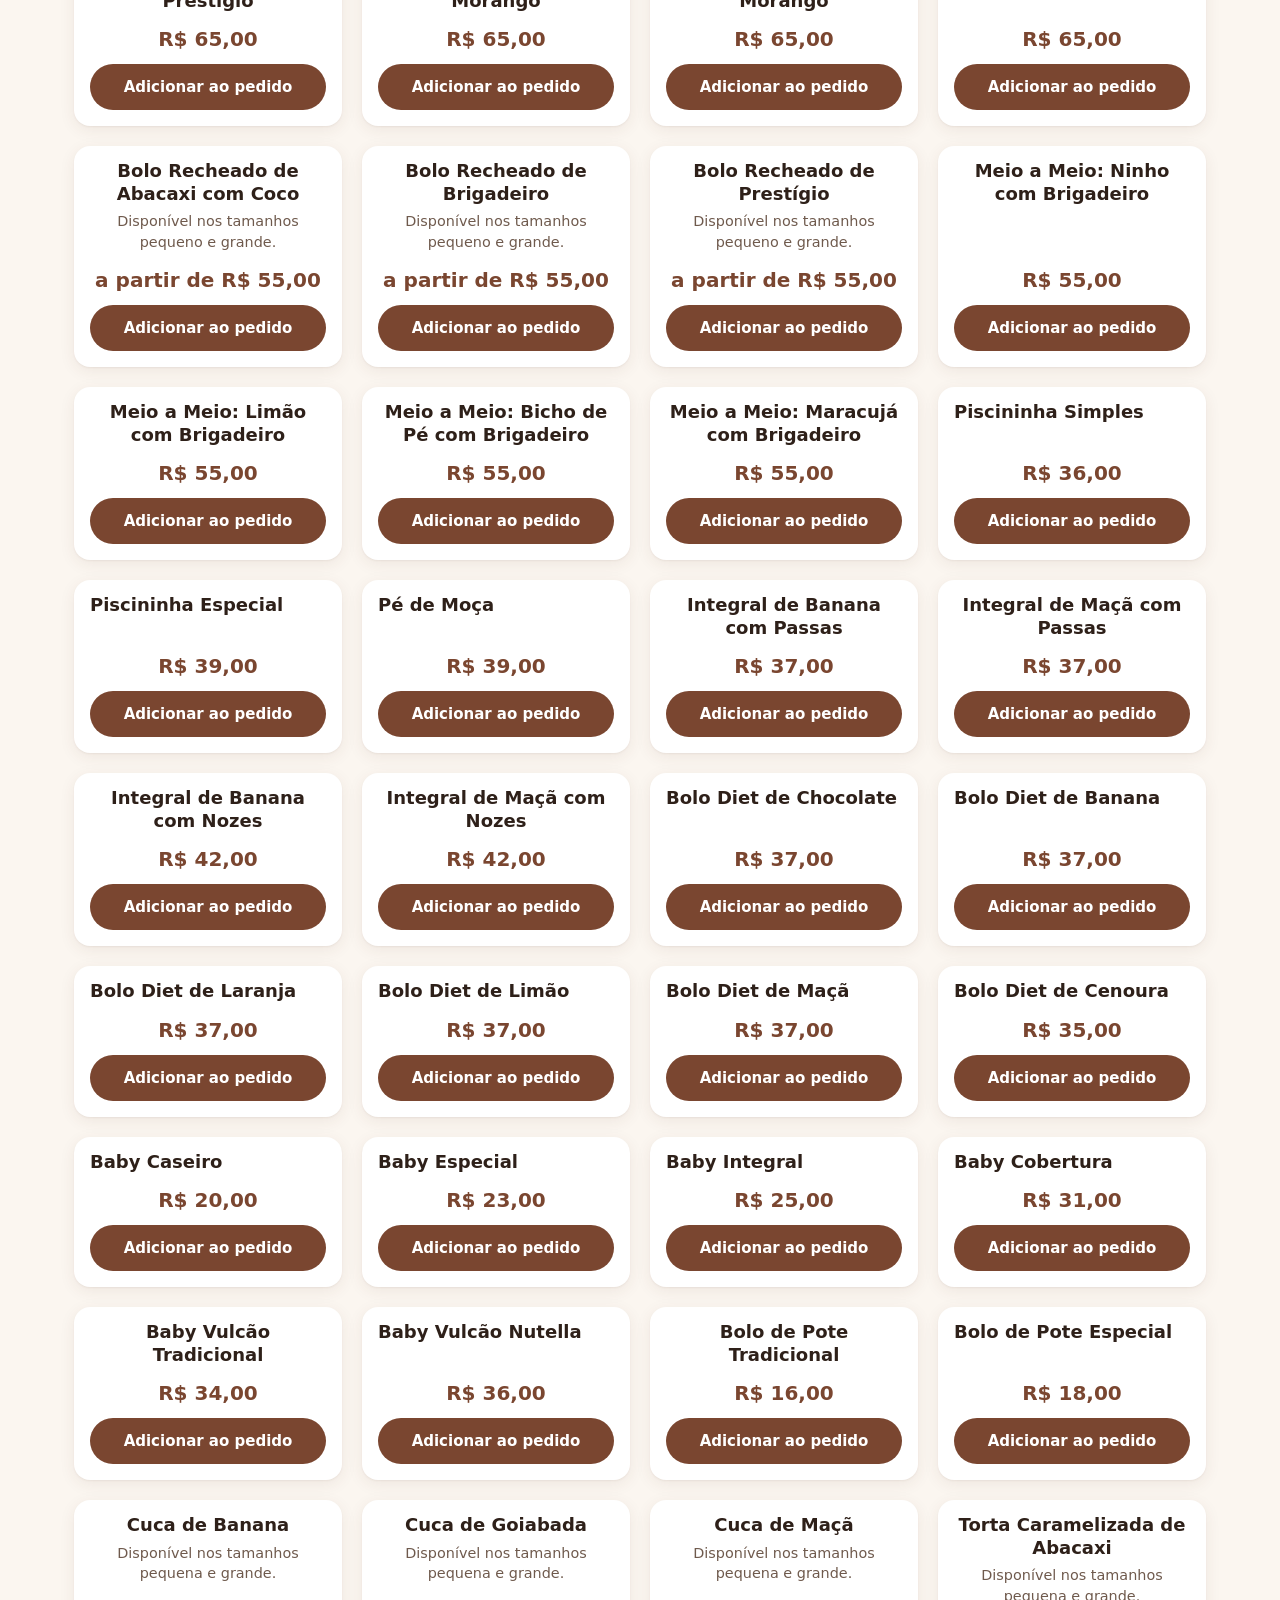
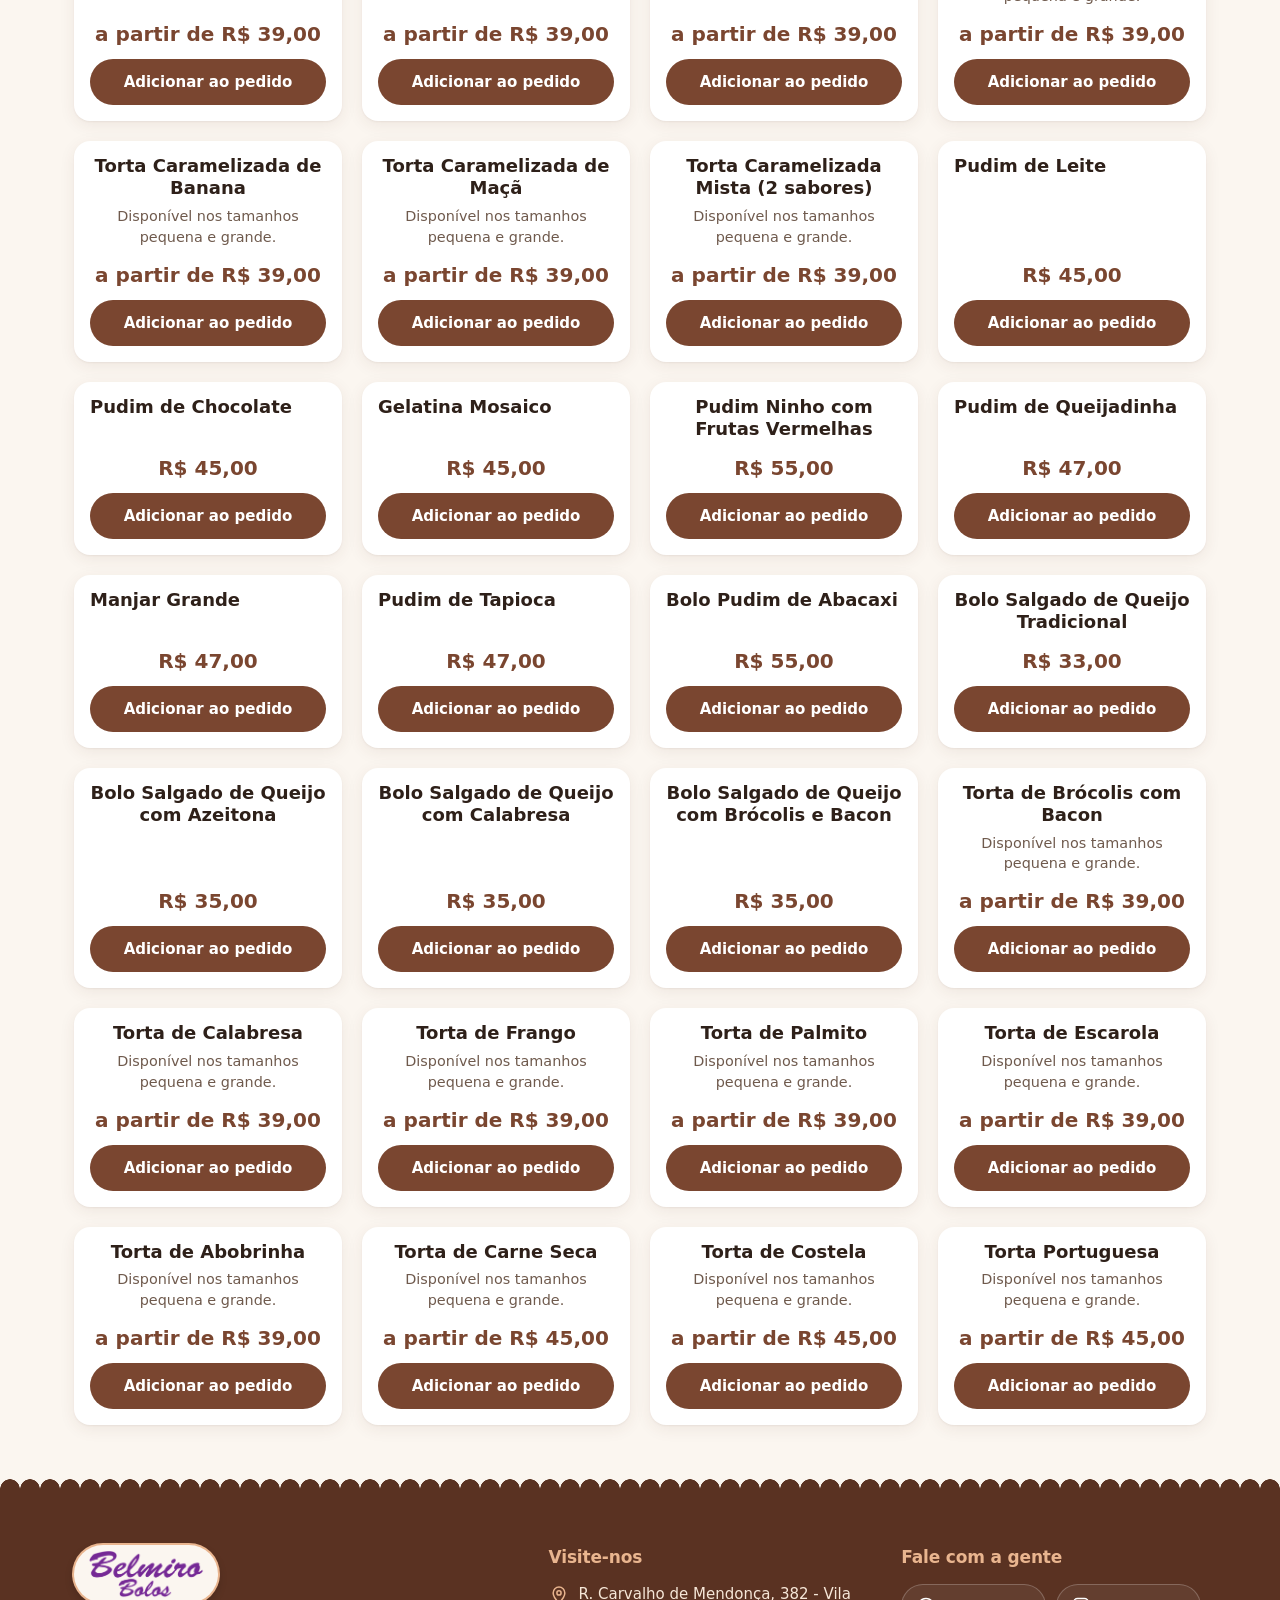
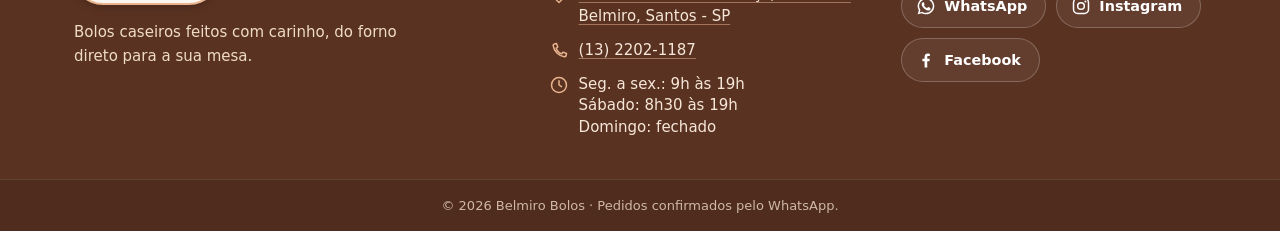
==== commit c082415f: "Rodapé: link do Instagram com o texto "Instagram", como as outras redes O @ continua no aria-label (" ====
--- a/index.html
+++ b/index.html
@@ -30,8 +30,8 @@
   <link rel="preconnect" href="https://fonts.googleapis.com">
   <link rel="preconnect" href="https://fonts.gstatic.com" crossorigin>
   <link rel="stylesheet" href="https://fonts.googleapis.com/css2?family=Bricolage+Grotesque:opsz,wght@12..96,600..800&family=Plus+Jakarta+Sans:wght@400..800&display=swap">
-  <link rel="stylesheet" href="css/style.css?v=20261010-3">
-  <script src="js/app.js?v=20261010-3" defer></script>
+  <link rel="stylesheet" href="css/style.css?v=20261010-4">
+  <script src="js/app.js?v=20261010-4" defer></script>
 </head>
 <body>
   <a class="pular-link" href="#cardapio">Pular para o cardápio</a>
